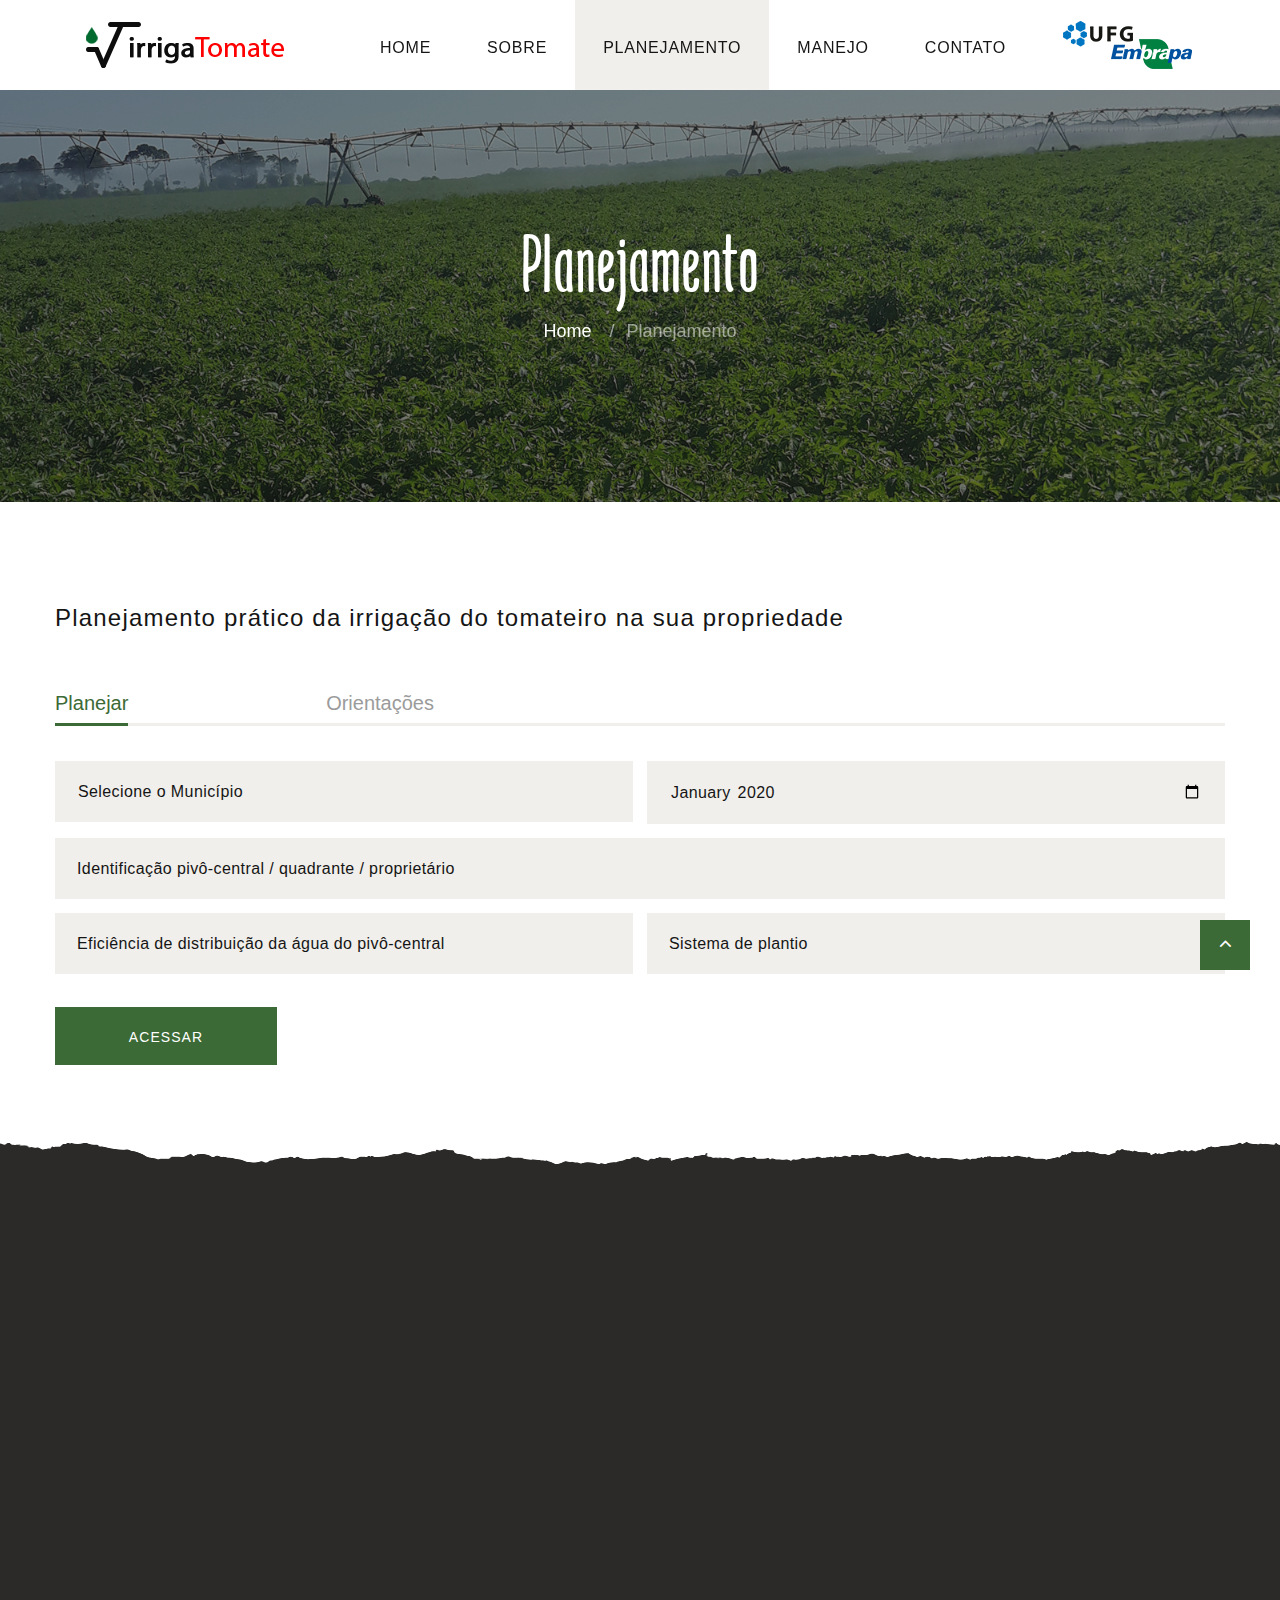
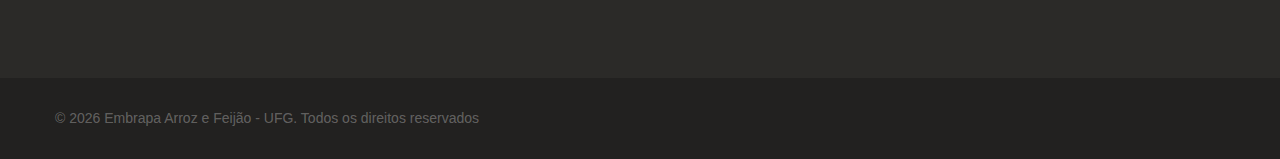
==== planejamento.html @ f3e82604 "first push" ====
<!DOCTYPE html>
<html class="wide wow-animation" lang="en">
  <head>
    <title>irrigaTomate</title>
    <meta http-equiv="cache-control" content="max-age=0" />
    <meta http-equiv="cache-control" content="no-cache" />
    <meta http-equiv="expires" content="0" />
    <meta http-equiv="expires" content="Tue, 01 Jan 1980 1:00:00 GMT" />
    <meta http-equiv="pragma" content="no-cache" />
    <meta name="format-detection" content="telephone=no">
    <meta name="viewport" content="width=device-width, height=device-height, initial-scale=1.0, maximum-scale=1.0, user-scalable=0">
    <meta http-equiv="X-UA-Compatible" content="IE=edge">
    <meta charset="utf-8">
    <!--<link rel="icon" href="images/favicon.ico" type="image/x-icon">-->
    <!-- Stylesheets-->
    <link rel="stylesheet" href="css/bootstrap.css">
    <link rel="stylesheet" href="css/fonts.css">
    <link rel="stylesheet" href="css/style.css">
    <!--[if lt IE 10]>
    <div style="background: #212121; padding: 10px 0; box-shadow: 3px 3px 5px 0 rgba(0,0,0,.3); clear: both; text-align:center; position: relative; z-index:1;"><a href="http://windows.microsoft.com/en-US/internet-explorer/"><img src="images/ie8-panel/warning_bar_0000_us.jpg" border="0" height="42" width="820" alt="You are using an outdated browser. For a faster, safer browsing experience, upgrade for free today."></a></div>
    <script src="js/html5shiv.min.js"></script>
    <![endif]-->
    <script language="javascript" src="login.js" ></script>
    <script type="text/javascript" src="getDadosUserLogin.js"></script>
    <script language="javascript">

      var mesInicial = 2;
      var mesFinal = 12;

        function textoPlantioDireto() {

          document.getElementById("tipoPlantio").style.display = "inline";
          document.getElementById("tipoPlantio").style.color = "black";
          document.getElementById("tipoPlantio").style.backgroundColor = "#dff0d8";
          document.getElementById("tipoPlantio").style.borderColor = "#d6e9c6";
          msg = "<br><br>Com palha na superf&iacute;cie do solo. Sistema de preparo reduzido ou cultivo m&iacute;nimo do solo.<br>";
          document.getElementById("tipoPlantio").innerHTML = msg;
          setTimeout( function() { document.getElementById("tipoPlantio").style.display="none" } , 5000 );

        }

        function textoPlantioConvencional() {

          document.getElementById("tipoPlantio").style.display = "inline";
          document.getElementById("tipoPlantio").style.color = "black";
          document.getElementById("tipoPlantio").style.backgroundColor = "#dff0d8";
          document.getElementById("tipoPlantio").style.borderColor = "#d6e9c6";
          msg = "<br><br>Sem palha na superf&iacute;cie do solo<br>";
          document.getElementById("tipoPlantio").innerHTML = msg;
          setTimeout( function() { document.getElementById("tipoPlantio").style.display="none" } , 5000 );

        }

      function msgPlantio() {

          msg = "<p style='color:black; text-align:justify' ><span style='color:green'>Plantio Direto:</span> com palha na superf&iacute;cie do solo. Sistema de preparo reduzido ou cultivo m&iacute;nimo do solo.<br><span style='color:green'><br>Plantio Convencional:</span> sem palha na superf&iacute;cie do solo </p>";
          Swal.fire({  position: 'top-end', html:  msg});
      }

      function msgDataPlantio() {


          msg = "<p style='color:black; text-align:justify' >O per&iacute;odo de transplantio de tomate em Goi&aacute;s &eacute; de 01/Fevereiro a 15/Julho, devido &agrave; sensibilidade das plantas ao molhamento foliar e &agrave; alta umidade relativa do ar.</p>";
          Swal.fire({  position: 'top-end', html:  msg});
      }

      function msgPercentimetro() {

          msg = "<p style='color:black; text-align:justify' >Digite a l&acirc;mina m&iacute;nima (2 a 7 mm) de irriga&ccedil;&atilde;o aplicada pelo piv&ocirc; central. <br>L&acirc;mina para quando o piv&ocirc; opera na m&aacute;xima velocidade (rel&ecirc; percentual a 100%).</p>";
          Swal.fire({  position: 'top-end', html:  msg});
/*
          msg = "<p style='color:black; background-color:#dff0d8; border-color:#d6e9c6; text-align:justify' >Digite a l&acirc;mina m&iacute;nima (2 a 7 mm) de irriga&ccedil;&atilde;o aplicada pelo piv&ocirc; central. <br>L&acirc;mina para quando o piv&ocirc; opera na m&aacute;xima velocidade (rel&ecirc; percentual a 100%).</p>";
          document.getElementById("msgPercentimetro").style.display = "inline";
          pixel0 = document.getElementById("conteudoPrincipal2").style.height;
          pixels =  parseInt(document.getElementById("conteudoPrincipal2").style.height) + 100;
          pixels2 = pixels+"px";
          document.getElementById("conteudoPrincipal2").style.height =  pixels2;
          document.getElementById("msgPercentimetro").innerHTML = msg;
          setTimeout( function() { document.getElementById("msgPercentimetro").style.display="none"; document.getElementById("conteudoPrincipal2").style.height = pixel0;  } , 5000 );
*/
      }
      function textoEficiencia() {

         texto = "<b style=\"color:green; text-align: justify;\">Efici&ecirc;ncia de aplica&ccedil;&atilde;o de &aacute;gua (EA) do sistema de irriga&ccedil;&atilde;o Piv&ocirc; Central</b><br>";
         texto = texto + "<p style=\"text-align: justify;\" >Normalmente, esse valor &eacute; 80 ou 85%, e pode ser verificado em campo com o teste de uniformidade de aplica&ccedil;&atilde;o de &aacute;gua (CUC e CUD), seguindo as recomenda&ccedil;&otilde;es t&eacute;cnicas (ABNT). </p>";
         texto = texto + "<p style=\"text-align: justify;\" >EA = CUC x 0,95    ...........................(1)<br>";
         texto = texto + "Ou <br>";
         texto = texto + "EA = CUD  ......................................(2)</p>";
         texto = texto + "<p style=\"text-align: justify;\" >em que: <br><br>";
         texto = texto + "CUC = coeficiente de uniformidade de Christiansen; <br><br>";
         texto = texto + "0,95 = Fator de perda combinada de &aacute;gua por evapora&ccedil;&atilde;o e arrastamento pelo vento (em condi&ccedil;&otilde;es de ETo = 5 mm/dia e vento de 2,0 m/s)<br><br>";
         texto = texto + "CUD = Coeficiente de Distribui&ccedil;&atilde;o de &aacute;gua </p>";

         texto = texto + "<p style=\"text-align: justify;\" ><span style=\"color:green\" >ATEN&Ccedil;&Atilde;O:</span> A uniformidade de aplica&ccedil;&atilde;o de &aacute;gua &eacute; influenciada por v&aacute;rios fatores, tais como: varia&ccedil;&otilde;es na vaz&atilde;o dos aspersores ao longo da tubula&ccedil;&atilde;o a&eacute;rea; varia&ccedil;&otilde;es nas condi&ccedil;&otilde;es do vento; varia&ccedil;&otilde;es na velocidade de rota&ccedil;&atilde;o e varia&ccedil;&otilde;es nos bocais dos aspersores (Tamanho de gota, altura de aplica&ccedil;&atilde;o, di&acirc;metro molhado, e inclina&ccedil;&atilde;o).";
         texto = texto + "<br><br>Mantenha os bocais na sequ&ecirc;ncia de projeto e os bocais e os reguladores de press&atilde;o sem entupimento; abra regularmente o tamp&atilde;o da extremidade final do piv&ocirc; para limpeza de arraste da tubula&ccedil;&atilde;o; n&atilde;o permita que a v&aacute;lvula de suc&ccedil;&atilde;o fique enterrada no barro; Opere o piv&ocirc; sempre na press&atilde;o correta.</p>";

          Swal.fire({  position: 'top-end', html:  texto });
      }
      $(function() {
         // Ver em 
         // https://api.jqueryui.com/datepicker/
         // para mais informacoes 
         //      
   
        var d = new Date();
        var mes = d.getMonth() + 1;
        var dia = d.getDate() ;
        if( mes > mesFinal || ( mes == mesFinal && dia >=2) )
           var year = d.getYear() + 1900 + 1;
        else
           var year = d.getYear() + 1900;

        $("#calendario").datepicker({
           //dateFormat: 'dd/mm/yy',
           dateFormat: 'dd/mm',
           dayNames: ['Domingo','Segunda','Terca','Quarta','Quinta','Sexta','Sabado','Domingo'],
           dayNamesMin: ['D','S','T','Q','Q','S','S','D'],
           dayNamesShort: ['Dom','Seg','Ter','Qua','Qui','Sex','S&aacute;b','Dom'],
           monthNames: ['Janeiro','Fevereiro','Mar&ccedil;o','Abril','Maio','Junho','Julho','Agosto','Setembro','Outubro','Novembro','Dezembro'],
           monthNamesShort: ['Jan','Fev','Mar','Abr','Mai','Jun','Jul','Ago','Set','Out','Nov','Dez'],
           minDate: new Date(year, mesInicial - 1, 01),
           maxDate: new Date(year, mesFinal - 1, 01),
           defaultDate: new Date(year, mesInicial - 1, 01),
           altFormat: "dd/mm/yy",
           duration: "fast", // fast, normal, slow
           beforeShow: function(){    
                $(".ui-datepicker").css('font-size', 12) 
           }

        });
      });
      function valida() {

           numero = (typeof document.getElementById("norma").value === "undefined")? "": document.getElementById("norma").value;
           numero = numero.trim();

           if( numero.length == 0) {

                alert('O valor da l\u00E2mina aplicada a 100% do percent\u00EDmetro \nn\u00E3o deve ser nulo. Insira um valor entre 2.0 e 7.0');
                return 0;
           }

           var n = numero.search(/[a-zA-Z]/i);
           if( n >= 0 )
              {
                alert('O valor da l\u00E2mina aplicada a 100% do percentt\u00EDmetro n\u00E3o deve ter letras.');
                return 0;
              } 
           else
              {
                 n = numero.search(/,/);
                 if(numero.charAt(n) == ',' ) {

                    numero = numero.replace(/[,]/ig, ".");
                    document.getElementById("norma").value = numero;
                
                 }
                 if( parseFloat(numero) < 2.00 || parseFloat(numero) > 7.00) {
                   alert(' Escolha um valor entre 2.0 e 7.0');
                   return 0
                 }
                 else
                   return 1;
              }
      }
      function inicializa() {

           //
           // Limitar o calendario para 01-04 a 20-06 do corrente ano
           //
           getCidades(9);

           var today = new Date();
           var ano = today.getFullYear();
           //document.getElementById("data1").setAttribute("max", ano + "-06-20");
           //document.getElementById("data1").setAttribute("min", ano + "-04-01");


           if (sessionStorage.getItem('placeZZ') !== null )
             document.getElementById("norma").placeholder = "";

           if (sessionStorage.getItem('identificacaoZZ') !== null ) {
             document.getElementById("ident").value = sessionStorage.getItem("identificacaoZZ");
           }

           if (sessionStorage.getItem('dataSemeaduraZZ') !== null )
             document.getElementById("calendario").value = sessionStorage.getItem("dataSemeaduraZZ");

           if (sessionStorage.getItem('laminaAplicadaZZ') !== null )
             document.getElementById("norma").value = sessionStorage.getItem("laminaAplicadaZZ");

                                                                      //sessionStorage.setItem("cicloVegetativo", cicloVegetativo);

           if (sessionStorage.getItem('eficienciaZZ') !== null ) {

              opcao = sessionStorage.getItem("eficienciaZZ");
              if ( opcao == 1)
                document.getElementById("efic1").checked = true;
              else
                   if ( opcao == 2)
                      document.getElementById("efic2").checked = true;
                   else {

                      document.getElementById("efic2").checked = false;
                      document.getElementById("efic1").checked = false;
                   }
           } // fim de  if (sessionStorage.getItem('eficienciaZZ') !== null ) {

           if (sessionStorage.getItem('sistemaPlantioZZ') !== null ) {

              opcao = sessionStorage.getItem("sistemaPlantioZZ");
              if ( opcao == 1)
                document.getElementById("plantio1").checked = true;
              else
                   if ( opcao == 2)
                      document.getElementById("plantio2").checked = true;
                   else {

                      document.getElementById("plantio1").checked = false;
                      document.getElementById("plantio2").checked = false;
                   }
           } // fim de  if (sessionStorage.getItem('sistemaPlantioZZ') !== null ) {


           if (sessionStorage.getItem('cidadeZZ') !== null ) {
                 setTimeout( function() { document.getElementById("cidade").selectedIndex = sessionStorage.getItem('cidadeZZ'); } , 800 ); 


           }

      } // fim de function inicializa() {

      function verificaData() {

          //dataInicial = document.getElementById("data1").value;
          dataInicial = document.getElementById('calendario').value
          dataInicial = dataInicial.trim();
          var dia= parseInt(dataInicial.substring(0,2) );
          var mes = parseInt(dataInicial.substring(3,5) );

          if ( mes < mesInicial || mes > mesFinal)
           alert('Escolha um m\u00EAs entre fevereiro e julho.\nOs dias podem variar de 01/02 a 01/07.');
          else
            if (mes == mesFinal && dia > 1) 
             alert('Para o m\u00EAs de julho, dia 01 \u00E9 o \u00FAltimo dia recomendado.');
            else
             document.getElementById('calendario').style.paddingLeft = "75px";

      }
      function municipios() {

         var id = document.getElementById("estado").selectedIndex;
         var opcao = parseInt(document.getElementById("estado").options[id].value);
 
           if( opcao == 2) // goias
             {
                 getCidades(9);

             }
           else
             if(  opcao == 3) // Mato Grosso 
               {

                 getCidades(11);
               }
             else
                 if(  opcao == 5) // Minas Gerais
                   {
                      getCidades(13);

                   }
                 else
                   if(  opcao == 6) // Sao Paulo
                     {
                        getCidades(25);

                     }
         
        
      }

      function verifica()
        {

          //var id = document.getElementById("estado").selectedIndex;
          //var opcao = document.getElementById("estado").options[id].value;
          var cidade, estado;
          var flag = 1;
          var opcao = 1;
          var identfier;

          if ( parseInt(opcao) == 0 )
            {
                alert("Escolha o estado.");
                flag = 0;
            }
          else {

                //estado = id;
                id = document.getElementById("cidade").selectedIndex;
                opcao = document.getElementById("cidade").options[id].value;
                cidade = id;
                idCidade = parseInt(opcao);
                if( parseInt(opcao) == 0 ) {

                   alert("Escolha o munic\u00EDpio.");
                   flag = 0;

                }
                else {

                  if( document.getElementById("calendario") === undefined  || document.getElementById("calendario") === null ) {

                     alert("Escolha uma data inicial.");
                     flag = 0;
                  }
                  else
                    if( document.getElementById("calendario").value == "" ) {

                     alert("Escolha a data de transplantio.");
                     flag = 0;
                    }
                    else {

                              if( document.getElementById("efic1").checked === true  ) {
                                opcao = 1;
                              }
                              else 
                                if (document.getElementById("efic2").checked === true) {
                                      opcao = 2;
                                }
                                else 
                                      opcao = 0;
                              
                                 
                              eficiencia = parseInt(opcao);
                              if(parseInt(opcao) == 0) {

                                   alert("Escolha um valor para efici\u00EAncia.");
                                   flag = 0;
                              }
                              else {

                                 if( !valida() )  {

                                   flag = 0;

                                 }
                                 else {

                                       dataInicial = document.getElementById("calendario").value;
                                       dataInicial = dataInicial.trim();
                                       dia1 = parseInt(dataInicial.substring(0,2) );
                                       mes1 = parseInt(dataInicial.substring(3,5) );

                                       if ( mes1 < mesInicial || mes1 > mesFinal) {
                                       
                                         alert('Escolha um m\u00EAs entre fevereiro e junho.\nOs dias podem variar de 01/02 a 01/07.');
                                         flag = 0;
                                       }
                                       else
                                         if (mes1 == mesFinal && dia1 > 1) {
             
                                           alert('Para o m\u00EAs de julho, dia 01 e o \u00FAltimo dia permitido');
                                           flag = 0;

                                         }
                                         else {
                       
                                                 identifier = document.getElementById("ident").value;
                                                 identifier = identifier.trim();
                                                 if( identifier == "" ) {

                                                     alert('O campo relativo \u00E0 identifica\u00E7\u00E3o  piv\u00F4-central/ quadrante / propriet\u00E1rio \nn\u00E3o pode ser vazio.');
                                                     flag = 0;
                                                 }
                                                 else {                          

                                                          if( document.getElementById("plantio1").checked === true  ) {
                                                                 opcaoP = 1;
                                                          }
                                                          else
                                                            if (document.getElementById("plantio2").checked === true) {
                                                                opcaoP = 2;
                                                            }
                                                            else
                                                               opcaoP = 0;


                                                         sistemaPlantio = parseInt(opcaoP);
                                                         if(parseInt(opcaoP) == 0) {

                                                               alert("Escolha uma op\u00E7\u00E3o para Sistema de Plantio.");
                                                               flag = 0;
                                                         } 
                                                         else {


                                                                      sessionStorage.setItem("placeZZ", 1);
                                                                      sessionStorage.setItem("cidadeZZ", cidade);
                                                                      sessionStorage.setItem("identificacaoZZ", document.getElementById("ident").value);
                                                                      sessionStorage.setItem("dataSemeaduraZZ", document.getElementById("calendario").value);
                                                                      sessionStorage.setItem("eficienciaZZ", opcao);
                                                                      sessionStorage.setItem("laminaAplicadaZZ", document.getElementById("norma").value);
                                                                      sessionStorage.setItem("sistemaPlantioZZ", sistemaPlantio);
                                                 
                                                                      window.document.form1.enctype = "multipart/form-data";
                                                                      window.document.form1.method = "post";
                                                                      window.document.form1.action = "calculaLamina2.php";
                                                                      window.document.form1.submit();

                                                                 
                                                         }
                                                 

                                                 }

                                        }

                                 }

                              }
                       }
                }
          }

         //return flag;

        }


   </script>
    <script language="javascript">

      function verificalogin(user, senha) {
 
 
             if(  user !== null)
                  user = user.trim();
             else {
                alert("Digite o nome do usu\u00E1rio!");
                return;
             }
             if(  senha !== null)
                  senha = senha.trim();
             else {
                      alert("Digite a senha!");
                      return;
             }
 
             if(user.length == 0 ) {
 
                     alert("Digite o nome do usu\u00E1rio!");
                     return;
 
             }
             if(senha.length == 0 ) {
 
                     alert("Digite a senha!");
                     return;
             }else {
 
                GetXmlHttpObject( user, senha);
             }
      }
    </script>
  </head>
  <body>
    <div class="preloader">
      <div class="preloader-body">
        <div class="cssload-container"><span></span><span></span><span></span><span></span>
        </div>
      </div>
    </div>
    <div class="page">
      <!-- Page Header-->
      <header class="section page-header">
        <!-- RD Navbar-->
        <div class="rd-navbar-wrap rd-navbar-modern-wrap">
          <nav class="rd-navbar rd-navbar-modern" data-layout="rd-navbar-fixed" data-sm-layout="rd-navbar-fixed" data-md-layout="rd-navbar-fixed" data-md-device-layout="rd-navbar-fixed" data-lg-layout="rd-navbar-static" data-lg-device-layout="rd-navbar-fixed" data-xl-layout="rd-navbar-static" data-xl-device-layout="rd-navbar-static" data-xxl-layout="rd-navbar-static" data-xxl-device-layout="rd-navbar-static" data-lg-stick-up-offset="46px" data-xl-stick-up-offset="46px" data-xxl-stick-up-offset="70px" data-lg-stick-up="true" data-xl-stick-up="true" data-xxl-stick-up="true">
            <div class="rd-navbar-main-outer">
              <div class="rd-navbar-main">
                <!-- RD Navbar Panel-->
                <div class="rd-navbar-panel">
                  <!-- RD Navbar Toggle-->
                  <button class="rd-navbar-toggle" data-rd-navbar-toggle=".rd-navbar-nav-wrap"><span></span></button>
                  <!-- RD Navbar Brand-->
                  <div class="rd-navbar-brand"><a class="brand" href="index.html"><img src="images/logo-default-196x47.png" alt="" width="196" height="47"/></a></div>
                </div>
                <div class="rd-navbar-main-element">
                  <div class="rd-navbar-nav-wrap">
                    <ul class="rd-navbar-nav">
                      <li class="rd-nav-item"><a class="rd-nav-link" href="index.html">Home</a>
                      </li>
                      <li class="rd-nav-item"><a class="rd-nav-link" href="sobre.html">Sobre</a>
                      </li>
                      <li class="rd-nav-item active"><a class="rd-nav-link" href="planejamento.html">Planejamento</a>
                      </li>
                      <li class="rd-nav-item"><a class="rd-nav-link" href="manejo.html">Manejo</a>
                      </li>
                      <li class="rd-nav-item"><a class="rd-nav-link" href="contato.html">Contato</a>
                      </li>
                    </ul>
                  </div>
                  <div class="rd-navbar-brand">
                    <a class="brand embrapa" href="http://www.agro.ufg.br"><img src="images/ufg-embrapa.png" alt="" /></a>
                    
                  </div>
                </div>
              </div>
            </div>
          </nav>
        </div>
      </header>

      <!-- Breadcrumbs -->
      <section class="breadcrumbs-custom-inset">
        <div class="breadcrumbs-custom context-dark bg-overlay-39">
          <div class="container">
            <h2 class="breadcrumbs-custom-title">Planejamento</h2>
            <ul class="breadcrumbs-custom-path">
              <li><a href="index.html">Home</a></li>
              <li class="active">Planejamento</li>
            </ul>
          </div>
          <div class="box-position" style="background-image: url(images/bg-sobre.jpg);"></div>
        </div>
      </section>

      <section class="section section-md section-last bg-default text-md-left">
        <div class="container">
          <div class="row row-50">
            <div class="col-lg-12">
              <h4 class="text-spacing-50">Planejamento prático da irrigação do tomateiro na sua propriedade</h4>
              
              <div class="tabs-custom tabs-horizontal tabs-line" id="tabs-4">
                <ul class="nav nav-tabs">
                  <li class="nav-item" role="presentation"><a class="nav-link active" href="#tabs-4-1" data-toggle="tab">Planejar</a></li>
                  <li class="nav-item" role="presentation"><a class="nav-link" href="#tabs-4-2" data-toggle="tab">Orientações</a></li>
                  <li class="nav-item" role="presentation"><a class="nav-link" href="#tabs-4-3" data-toggle="tab"></a></li>
                  <li class="nav-item" role="presentation"><a class="nav-link" href="#tabs-4-4" data-toggle="tab"></a></li>
                  <li class="nav-item" role="presentation"><a class="nav-link" href="#tabs-4-5" data-toggle="tab"></a></li>
                  <li class="nav-item" role="presentation"><a class="nav-link" href="#tabs-4-6" data-toggle="tab"></a></li>
                </ul>

                <div class="tab-content">
                  <div class="tab-pane fade show active" id="tabs-4-1">
                    <form name="form1" class="rd-form rd-mailform" method="post" action>
                      <div class="row row-14 gutters-14">
                        <div class="col-sm-6">
                          <div class="form-wrap">
                            <select class="form-input" name="cidade" id="cidade" data-constraints="@Required">
                              <option value="0">Selecione o Município</option>
                              <option value="1">Abadia</option>
                              <option value="3">Abadiânia</option>
                              <option value="28">Acreúna</option>
                              <option value="31">Adelândia</option>
                              <option value="57">Água Fria de Goiás</option>
                              <option value="58">Água Limpa</option>
                              <option value="72">Águas Lindas de Goiás</option>
                              <option value="109">Alexânia</option>
                              <option value="125">Aloândia</option>
                              <option value="152">Alto Horizonte</option>
                              <option value="157">Alto Paraíso de Goiás</option>
                              <option value="180">Alvorada do Norte</option>
                              <option value="189">Amaralina</option>
                              <option value="197">Americano do Brasil</option>
                              <option value="202">Amorinópolis</option>
                              <option value="217">Anápolis</option>
                              <option value="243">Anhanguera</option>
                              <option value="246">Anicuns</option>
                              <option value="269">Aparecida de Goiânia</option>
                              <option value="270">Aparecida do Rio Doce</option>
                              <option value="281">Aporé</option>
                              <option value="304">Araçu</option>
                              <option value="306">Aragarças</option>
                              <option value="307">Aragoiânia</option>
                              <option value="316">Araguapaz</option>
                              <option value="373">Arenópolis</option>
                              <option value="398">Aruanã</option>
                              <option value="426">Aurilândia</option>
                              <option value="437">Avelinópolis</option>
                              <option value="459">Baliza</option>
                              <option value="566">Bela Vista de Goiás</option>
                              <option value="665">Bom Jardim de Goiás</option>
                              <option value="676">Bom Jesus de Goiás</option>
                              <option value="703">Bonfinópolis</option>
                              <option value="712">Bonópolis</option>
                              <option value="754">Brazabrantes</option>
                              <option value="774">Britânia</option>
                              <option value="794">Buriti Alegre</option>
                              <option value="796">Buriti de Goiás</option>
                              <option value="801">Buritin&amp;Aocute;polis</option>
                              <option value="816">Cabeceiras</option>
                              <option value="833">Cachoeira Alta</option>
                              <option value="835">Cachoeira de Goiás</option>
                              <option value="842">Cachoeira Dourada</option>
                              <option value="858">Caçu</option>
                              <option value="873">Caiapônia</option>
                              <option value="900">Caldas Novas</option>
                              <option value="901">Caldazinha</option>
                              <option value="933">Campestre de Goiás</option>
                              <option value="942">Campinaçu</option>
                              <option value="947">Campinorte</option>
                              <option value="950">Campo Alegre de Goiás</option>
                              <option value="16446">Campo Limpo de Goiás</option>
                              <option value="980">Campos Belos</option>
                              <option value="990">Campos Verdes</option>
                              <option value="1125">Carmo do Rio Verde</option>
                              <option value="1164">Castelândia</option>
                              <option value="1171">Catalão</option>
                              <option value="1187">Caturaí</option>
                              <option value="1192">Cavalcante</option>
                              <option value="1215">Ceres</option>
                              <option value="1227">Cezarina</option>
                              <option value="1239">Chapadão do Ceu</option>
                              <option value="1262">Cidade Ocidental</option>
                              <option value="1281">Cocalzinho de Goiás</option>
                              <option value="1295">Colinas do Sul</option>
                              <option value="1402">Corrego do Ouro</option>
                              <option value="1411">Corumba de Goiás</option>
                              <option value="1412">Corumbaíba</option>
                              <option value="1446">Cristalina</option>
                              <option value="1448">Cristianópolis</option>
                              <option value="1453">Crixás</option>
                              <option value="1456">Cromínia</option>
                              <option value="1482">Cumari</option>
                              <option value="1511">Damianópolis</option>
                              <option value="1513">Damolândia</option>
                              <option value="1518">Davinópolis</option>
                              <option value="1548">Diorama</option>
                              <option value="1559">Divinópolis de Goiás</option>
                              <option value="1612">Doverlândia</option>
                              <option value="1624">Edealina</option>
                              <option value="1625">Edéia</option>
                              <option value="1704">Estrela do Norte</option>
                              <option value="1720">Faina</option>
                              <option value="1736">Fazenda Nova</option>
                              <option value="1771">Firminópolis</option>
                              <option value="1781">Flores de Goiás</option>
                              <option value="1799">Formosa</option>
                              <option value="1804">Formoso</option>
                              <option value="16448">Gameleira de Goiás</option>
                              <option value="1900">Goianápolis</option>
                              <option value="16443">Goianápolis</option>
                              <option value="1901">Goiandira</option>
                              <option value="1902">Goianésia</option>
                              <option value="1904">Goiânia</option>
                              <option value="1906">Goianira</option>
                              <option value="1908">Goiás</option>
                              <option value="1910">Goiatuba</option>
                              <option value="1918">Gouvelândia</option>
                              <option value="1972">Guapó</option>
                              <option value="1985">Guaraíta</option>
                              <option value="1992">Guarani de Goiás</option>
                              <option value="2009">Guarinos</option>
                              <option value="2029">Heitoraí</option>
                              <option value="2037">Hidrolândia</option>
                              <option value="2038">Hidrolina</option>
                              <option value="2050">Iaciara</option>
                              <option value="2159">Inaciolândia</option>
                              <option value="2172">Indiara</option>
                              <option value="2185">Inhumas</option>
                              <option value="2191">Ipameri</option>
                              <option value="16447">Ipiranga de Goiás</option>
                              <option value="2213">Iporá</option>
                              <option value="2250">Israelândia</option>
                              <option value="2259">Itaberaí</option>
                              <option value="2280">Itaguari</option>
                              <option value="2281">Itaguaru</option>
                              <option value="2293">Itajá</option>
                              <option value="2322">Itapaci</option>
                              <option value="2346">Itapirapuã</option>
                              <option value="2364">Itapuranga</option>
                              <option value="2375">Itaruma</option>
                              <option value="2388">Itauçu</option>
                              <option value="2407">Itumbiara</option>
                              <option value="2422">Ivolândia</option>
                              <option value="2474">Jandaia</option>
                              <option value="2496">Jaraguá</option>
                              <option value="2513">Jataí</option>
                              <option value="2523">Jaupaci</option>
                              <option value="2541">Jesupólis</option>
                              <option value="2579">Joviânia</option>
                              <option value="2623">Jussara</option>
                              <option value="2726">Leopoldo de Bulhões</option>
                              <option value="2782">Luziânia</option>
                              <option value="2823">Mairipotaba</option>
                              <option value="2836">Mambaí</option>
                              <option value="2867">Mararosa</option>
                              <option value="2941">Marzagão</option>
                              <option value="2977">Matrinchã</option>
                              <option value="2985">Maurilândia</option>
                              <option value="3020">Mimoso de Goiás</option>
                              <option value="3022">Minaçu</option>
                              <option value="3027">Mineiros</option>
                              <option value="3066">Moiporá</option>
                              <option value="3087">Monte Alegre de Goiás</option>
                              <option value="3119">Montes Claros de Goiás</option>
                              <option value="3121">Montividiu</option>
                              <option value="3122">Montividiu do Norte</option>
                              <option value="3132">Morrinhos</option>
                              <option value="3135">Morro Agudo de Goiás</option>
                              <option value="3148">Mossâmedes</option>
                              <option value="3152">Mozarlândia</option>
                              <option value="3181">Mutunópolis</option>
                              <option value="3205">Nazário</option>
                              <option value="3208">Nerópolis</option>
                              <option value="3219">Niquelândia</option>
                              <option value="3240">Nova América</option>
                              <option value="3245">Nova Aurora</option>
                              <option value="3260">Nova Crixás</option>
                              <option value="3272">Nova Glória</option>
                              <option value="3279">Nova Iguaçu de Goiás</option>
                              <option value="3316">Nova Roma</option>
                              <option value="3335">Nova Veneza</option>
                              <option value="3344">Novo Brasil</option>
                              <option value="3347">Novo Gama</option>
                              <option value="3363">Novo Planalto</option>
                              <option value="3407">Orizona</option>
                              <option value="3435">Ouro Verde de Goiás</option>
                              <option value="3440">Ouvidor</option>
                              <option value="3449">Padre Bernardo</option>
                              <option value="3465">Palestina de Goiás</option>
                              <option value="3488">Palmeiras de Goiás</option>
                              <option value="3492">Palmelo</option>
                              <option value="3493">Palminópolis</option>
                              <option value="3500">Panamá</option>
                              <option value="3536">Paranaiguara</option>
                              <option value="3552">Paraúna</option>
                              <option value="3695">Perolândia</option>
                              <option value="3702">Petrolina de Goiás</option>
                              <option value="3722">Pilar de Goiás</option>
                              <option value="3763">Piracanjuba</option>
                              <option value="3779">Piranhas</option>
                              <option value="3793">Pirenópolis</option>
                              <option value="3794">Pires do Rio</option>
                              <option value="3810">Planaltina</option>
                              <option value="3851">Pontalina</option>
                              <option value="3871">Porangatu</option>
                              <option value="3876">Porteirão</option>
                              <option value="3880">Portelândia</option>
                              <option value="3918">Posse</option>
                              <option value="3978">Professor Jamil</option>
                              <option value="4018">Quirinópolis</option>
                              <option value="4089">Rialma</option>
                              <option value="4090">Rianápolis</option>
                              <option value="4172">Rio Quente</option>
                              <option value="4177">Rio Verde</option>
                              <option value="4220">Rubiataba</option>
                              <option value="4271">Sanclerlândia</option>
                              <option value="4282">Santa Bárbara de Goiás</option>
                              <option value="4305">Santa Cruz de Goiás</option>
                              <option value="4319">Santa Fé de Goiás</option>
                              <option value="4331">Santa Helena de Goiás</option>
                              <option value="4337">Santa Isabel</option>
                              <option value="4387">Santa Rita do Araguaia</option>
                              <option value="4389">Santa Rita do Novo Destino</option>
                              <option value="4397">Santa Rosa de Goiás</option>
                              <option value="4409">Santa Tereza de Goiás</option>
                              <option value="4415">Santa Terezinha de Goiás</option>
                              <option value="4465">Santo Antônio da Barra</option>
                              <option value="4469">Santo Antônio de Goiás</option>
                              <option value="4478">Santo Antônio do Descoberto</option>
                              <option value="4565">Sao Francisco de Goiás</option>
                              <option value="4615">Sao Joao da Paraúna</option>
                              <option value="4730">Sao Luis de Montes Belos</option>
                              <option value="4736">Sao Luiz do Norte</option>
                              <option value="4757">Sao Miguel do Araguaia</option>
                              <option value="4763">Sao Miguel do Passa Quatro</option>
                              <option value="4769">Sao Patrício</option>
                              <option value="4824">Sao Simão</option>
                              <option value="4879">Senador Canedo</option>
                              <option value="4930">Serranópolis</option>
                              <option value="4960">Silvânia</option>
                              <option value="4971">Simolândia</option>
                              <option value="4979">Sítio d'Abadia</option>
                              <option value="5079">Taquaral de Goiás</option>
                              <option value="5122">Teresina de Goiás</option>
                              <option value="5125">Terezópolis de Goiás</option>
                              <option value="5202">Três Ranchos</option>
                              <option value="5207">Trindade</option>
                              <option value="5215">Trombas</option>
                              <option value="5249">Turvânia</option>
                              <option value="5250">Turvelândia</option>
                              <option value="5274">Uirapuru</option>
                              <option value="5303">Uruaçu</option>
                              <option value="5304">Uruana</option>
                              <option value="5321">Urutaí</option>
                              <option value="5337">Valparaiso de Goiás</option>
                              <option value="5351">Varjão</option>
                              <option value="5397">Vianópolis</option>
                              <option value="5401">Vicentinópolis</option>
                              <option value="5413">Vila Boa</option>
                            </select>
                          </div>
                        </div>
                        <div class="col-sm-6">
                          <div class="form-wrap">
                            <input class="form-input" id="dtplantio" type="month" value="2020-01" name="dtplantio" data-constraints="@Required">
                            <label class="form-label" for="dtplantio">Data de plantio</label>
                          </div>
                        </div>
                        <div class="col-sm-12">
                          <div class="form-wrap">
                            <input class="form-input" id="idpivo" type="text" name="idpivo" data-constraints="@Required">
                            <label class="form-label" for="idpivo">Identificação pivô-central / quadrante / proprietário</label>
                          </div>
                        </div>
                        <div class="col-sm-6">
                          <div class="form-wrap">
                            <input class="form-input" id="eficiencia" type="text" name="eficiencia" data-constraints="@Required">
                            <label class="form-label" for="eficiencia">Eficiência de distribuição da água do pivô-central</label>
                          </div>
                        </div>
                        <div class="col-sm-6">
                          <div class="form-wrap">
                            <input class="form-input" id="sisplantio" type="text" name="sisplantio" data-constraints="@Required">
                            <label class="form-label" for="sisplantio">Sistema de plantio</label>
                          </div>
                        </div>
                      </div>
                      <button class="button button-primary button-pipaluk" type="submit" onclick="verifica(document.form1.user_login.value, document.form1.senha_login.value)">Acessar</button>
                    </form>
                  </div>
                  <div class="tab-pane fade" id="tabs-4-2">
                    <p style="text-align: justify;">1.&nbsp;Na <strong>data de transplantio do tomate</strong>, o solo deve estar <strong>&uacute;mido</strong>, com bom teor de &aacute;gua ("caixa cheia"). Por ser cultivado em per&iacute;odo de escassez de chuvas, pode ser necess&aacute;rio fazer irriga&ccedil;&atilde;o pr&eacute;via para fornecer &aacute;gua ao solo. Em termos m&eacute;dios, os solos do Cerrado ret&ecirc;m 30 mm de &aacute;gua em uma profundidade de 0-30 cm. A Planilha gerada pelo&nbsp;IrrigaTomate&nbsp;foi desenvolvida para solos de textura m&eacute;dia a argilosa. Para solos arenosos, que exigem irriga&ccedil;&otilde;es mais frequentes, o usu&aacute;rio pode elaborar sua pr&oacute;pria planilha, pois s&atilde;o apresentadas as l&acirc;minas di&aacute;rias de irriga&ccedil;&atilde;o.</p>
                    <p style="text-align: justify;">2.&nbsp;Ocorrendo <strong>chuva</strong> entre a &uacute;ltima irriga&ccedil;&atilde;o e a pr&oacute;xima (duas irriga&ccedil;&otilde;es consecutivas), a quantidade da precipita&ccedil;&atilde;o pluvial, em mm, medida por pluvi&ocirc;metro instalado na &aacute;rea, deve ser <strong>subtra&iacute;da da l&acirc;mina de &aacute;gua da pr&oacute;xima irriga&ccedil;&atilde;o</strong>. Se essa precipita&ccedil;&atilde;o pluvial for maior que a l&acirc;mina da pr&oacute;xima irriga&ccedil;&atilde;o, considerar essa irriga&ccedil;&atilde;o j&aacute; atendida e n&atilde;o computar cr&eacute;ditos dos mm de &aacute;gua excedentes em irriga&ccedil;&otilde;es futuras.</p>
                    <p style="text-align: justify;">3.&nbsp;Caso a l&acirc;mina necess&aacute;ria de irriga&ccedil;&atilde;o, principalmente nos est&aacute;dios iniciais da cultura do tomate ou quando ocorrer chuvas, seja <strong>menor do que a l&acirc;mina aplicada pelo piv&ocirc;-central a 100% de velocidade</strong>, operar o piv&ocirc;-central a 100% de velocidade e n&atilde;o considerar os mm de &aacute;gua excedentes. Para atender a l&acirc;mina de &aacute;gua de irriga&ccedil;&atilde;o, regular o percent&iacute;metro do piv&ocirc;-central, baseando-se na l&acirc;mina de &aacute;gua de irriga&ccedil;&atilde;o aplicada pelo equipamento a 100%, pela rela&ccedil;&atilde;o: <strong>Regulagem do percent&iacute;metro (%) = (L&acirc;mina de irriga&ccedil;&atilde;o a 100% / L&acirc;mina de irriga&ccedil;&atilde;o necess&aacute;ria) x 100.</strong></p>
                    <p style="text-align: justify;">4.&nbsp;Na Planilha do manejo pr&aacute;tico da irriga&ccedil;&atilde;o gerado est&atilde;o "em verde" as datas, e as l&acirc;minas brutas de irriga&ccedil;&atilde;o e as regulagens do percent&iacute;metro do piv&ocirc;-central para a aplica&ccedil;&atilde;o da l&acirc;mina de &aacute;gua necess&aacute;ria, assim como o total de &aacute;gua aplicado no ciclo da cultura.</p>
                    <p style="text-align: justify;">5.&nbsp;A Planilha foi elaborada (o calend&aacute;rio foi elaborado) para o transplantio variando de 01 de fevereiro a 01 de julho, &eacute;poca mais apropriada para transplantio de tomate em Goi&aacute;s. Recomenda-se registrar o total de horas trabalhadas pelo sistema pelo registro inicial e final das leituras no hor&iacute;metro do piv&ocirc;-central.</p>
                  </div>
                </div>
              </div>
              
              
            </div>
          </div>
        </div>
      </section>

      <!-- Page Footer-->
      <footer class="section footer-variant-2 footer-modern context-dark section-top-image section-top-image-dark">
        <div class="footer-variant-2-content">
          <div class="container">
            <div class="row row-40 justify-content-between">
              <div class="col-sm-6 col-lg-4 col-xl-3">
                <div class="oh-desktop">
                  <div class="wow slideInRight" data-wow-delay="0s">
                    <div class="footer-brand"><a href="index.html"><img src="images/logo-inverse-196x42.png" alt="" width="196" height="42"/></a></div>
                    <p>irrigaTomate é uma ferramenta para auxiliar o produtor a realizar o manejo da irrigação na cultura do tomate.</p>
                    <ul class="footer-contacts d-inline-block d-md-block">
                      <li>
                        <div class="unit unit-spacing-xs">
                          <div class="unit-left"><span class="icon fa fa-phone"></span></div>
                          <div class="unit-body"><a class="link-phone" href="tel:#">+55 62 9999 30476</a></div>
                        </div>
                      </li>
                      <li>
                        <div class="unit unit-spacing-xs">
                          <div class="unit-left"><span class="icon fa fa-envelope-o"></span></div>
                          <div class="unit-body">
                            <p>josealvesufg@ufg.br</p>
                          </div>
                        </div>
                      </li>
                      <li>
                        <div class="unit unit-spacing-xs">
                          <div class="unit-left"><span class="icon fa fa-location-arrow"></span></div>
                          <div class="unit-body"><a class="link-location" href="#">Universidade Federal de Goiás - UFG </br> Escola de Agronomia, </br> Goiânia, Goiás</a></div>
                        </div>
                      </li>
                    </ul>
                  </div>
                </div>
              </div>
              <div class="col-sm-6 col-lg-4 col-xl-4">
                <div class="oh-desktop">
                  <div class="inset-top-18 wow slideInDown" data-wow-delay="0s">
                    <h5>Acesse o manejo</h5>
                    <p>Informe seu usuário e senha nos campos abaixo.</p>
                    <form class="rd-form rd-mailform" name="form2"  method="post" action>
                      <div class="form-wrap">
                        <input class="form-input" id="user_login" type="text" name="user_login" data-constraints="@Required">
                        <label class="form-label" for="user_login">Informe seu usuário</label>
                      </div>
                      <div class="form-wrap">
                        <input class="form-input" id="senha_login" type="password" name="senha_login" data-constraints="@Required">
                        <label class="form-label" for="senha_login">Digite sua senha</label>
                      </div>
                      <button class="button button-block button-white" type="button" onclick="verificalogin(document.form2.user_login.value, document.form2.senha_login.value)">Acessar</button>
                    </form>
                    <div class="group-lg group-middle">
                      <p class="text-white">Não possui conta? <a class="link-cadastro" href="cadastrar.html"> Cadastre-se</a></p>
                    </div>
                  </div>
                </div>
              </div>
              <div class="col-lg-3 col-xl-3">
                <div class="oh-desktop">
                  <div class="inset-top-18 wow slideInLeft" data-wow-delay="0s">
                    <h5>Apoio</h5>
                    <div class="row row-10 gutters-10" data-lightgallery="group">
                      <div class="col-6 col-sm-3 col-lg-6">
                        <!-- Thumbnail Classic-->
                        <article class="thumbnail thumbnail-mary">
                          <div class="thumbnail-mary-figure"><img src="images/gallery-image-1-129x120.jpg" alt="" width="129" height="120"/>
                          </div>
                          <div class="thumbnail-mary-caption"><a class="icon fl-bigmug-line-zoom60" href="images/gallery-original-7-800x1200.jpg" data-lightgallery="item"><img src="images/gallery-image-1-129x120.jpg" alt="" width="129" height="120"/></a>
                          </div>
                        </article>
                      </div>
                      <div class="col-6 col-sm-3 col-lg-6">
                        <!-- Thumbnail Classic-->
                        <article class="thumbnail thumbnail-mary">
                          <div class="thumbnail-mary-figure"><img src="images/gallery-image-2-129x120.jpg" alt="" width="129" height="120"/>
                          </div>
                          <div class="thumbnail-mary-caption"><a class="icon fl-bigmug-line-zoom60" href="images/gallery-original-8-1200x800.jpg" data-lightgallery="item"><img src="images/gallery-image-2-129x120.jpg" alt="" width="129" height="120"/></a>
                          </div>
                        </article>
                      </div>
                    </div>
                  </div>
                </div>
              </div>
            </div>
          </div>
        </div>
        <div class="footer-variant-2-bottom-panel">
          <div class="container">
            <!-- Rights-->
            <div class="group-sm group-sm-justify">
              <p class="rights"><span>&copy;&nbsp;</span><span class="copyright-year"></span> <span>Embrapa Arroz e Feijão - UFG</span>. Todos os direitos reservados
              </p>
            </div>
          </div>
        </div>
      </footer>
    </div>
    <!-- Global Mailform Output-->
    <div class="snackbars" id="form-output-global"></div>
    <!-- Javascript-->
    <script src="js/core.min.js"></script>
    <script src="js/script.js"></script>
    <!-- coded by Ragnar-->
  </body>
</html>
---- css/fonts.css ----
/*
*
* Fonts
*//*
*
* Mangaba
* --------------------------------------------------
*/@font-face {	font-family: "Mangaba";	src: url("../fonts/Mangaba.ttf");}/*
*
* Font Awesome Icons 4.7.0
* --------------------------------------------------
*/@font-face {	font-family: 'FontAwesome';	src: url("../fonts/fontawesome-webfont.eot?v=4.7.0");	src: url("../fonts/fontawesome-webfont.eot?#iefix&v=4.7.0") format("embedded-opentype"), url("../fonts/fontawesome-webfont.woff2?v=4.7.0") format("woff2"), url("../fonts/fontawesome-webfont.woff?v=4.7.0") format("woff"), url("../fonts/fontawesome-webfont.ttf?v=4.7.0") format("truetype"), url("../fonts/fontawesome-webfont.svg?v=4.7.0#fontawesomeregular") format("svg");	font-weight: normal;	font-style: normal;}.fa {	display: inline-block;	font-family: 'FontAwesome';	font-size: inherit;	text-rendering: auto;	-webkit-font-smoothing: antialiased;	-moz-osx-font-smoothing: grayscale;}[class*='fa-']:before {	font-weight: 400;	font-family: 'FontAwesome';}/* makes the font 33% larger relative to the icon container */.fa-lg {	font-size: 1.33333333em;	line-height: 0.75em;	vertical-align: -15%;}.fa-2x {	font-size: 2em;}.fa-3x {	font-size: 3em;}.fa-4x {	font-size: 4em;}.fa-5x {	font-size: 5em;}.fa-fw {	width: 1.28571429em;	text-align: center;}.fa-ul {	padding-left: 0;	margin-left: 2.14285714em;	list-style-type: none;}.fa-ul > li {	position: relative;}.fa-li {	position: absolute;	left: -2.14285714em;	width: 2.14285714em;	top: 0.14285714em;	text-align: center;}.fa-li.fa-lg {	left: -1.85714286em;}.fa-border {	padding: .2em .25em .15em;	border: solid 0.08em #eeeeee;	border-radius: .1em;}.fa-pull-left {	float: left;}.fa-pull-right {	float: right;}.fa.fa-pull-left {	margin-right: .3em;}.fa.fa-pull-right {	margin-left: .3em;}/* Deprecated as of 4.4.0 */.pull-right {	float: right;}.pull-left {	float: left;}.fa.pull-left {	margin-right: .3em;}.fa.pull-right {	margin-left: .3em;}.fa-spin {	-webkit-animation: fa-spin 2s infinite linear;	animation: fa-spin 2s infinite linear;}.fa-pulse {	-webkit-animation: fa-spin 1s infinite steps(8);	animation: fa-spin 1s infinite steps(8);}@-webkit-keyframes fa-spin {	0% {		-webkit-transform: rotate(0deg);		transform: rotate(0deg);	}	100% {		-webkit-transform: rotate(359deg);		transform: rotate(359deg);	}}@keyframes fa-spin {	0% {		-webkit-transform: rotate(0deg);		transform: rotate(0deg);	}	100% {		-webkit-transform: rotate(359deg);		transform: rotate(359deg);	}}.fa-rotate-90 {	-ms-filter: "progid:DXImageTransform.Microsoft.BasicImage(rotation=1)";	-webkit-transform: rotate(90deg);	-ms-transform: rotate(90deg);	transform: rotate(90deg);}.fa-rotate-180 {	-ms-filter: "progid:DXImageTransform.Microsoft.BasicImage(rotation=2)";	-webkit-transform: rotate(180deg);	-ms-transform: rotate(180deg);	transform: rotate(180deg);}.fa-rotate-270 {	-ms-filter: "progid:DXImageTransform.Microsoft.BasicImage(rotation=3)";	-webkit-transform: rotate(270deg);	-ms-transform: rotate(270deg);	transform: rotate(270deg);}.fa-flip-horizontal {	-ms-filter: "progid:DXImageTransform.Microsoft.BasicImage(rotation=0, mirror=1)";	-webkit-transform: scale(-1, 1);	-ms-transform: scale(-1, 1);	transform: scale(-1, 1);}.fa-flip-vertical {	-ms-filter: "progid:DXImageTransform.Microsoft.BasicImage(rotation=2, mirror=1)";	-webkit-transform: scale(1, -1);	-ms-transform: scale(1, -1);	transform: scale(1, -1);}:root .fa-rotate-90,:root .fa-rotate-180,:root .fa-rotate-270,:root .fa-flip-horizontal,:root .fa-flip-vertical {	filter: none;}.fa-stack {	position: relative;	display: inline-block;	width: 2em;	height: 2em;	line-height: 2em;	vertical-align: middle;}.fa-stack-1x,.fa-stack-2x {	position: absolute;	left: 0;	width: 100%;	text-align: center;}.fa-stack-1x {	line-height: inherit;}.fa-stack-2x {	font-size: 2em;}.fa-inverse {	color: #ffffff;}/* Font Awesome uses the Unicode Private Use Area (PUA) to ensure screen
   readers do not read off random characters that represent icons */.fa-glass:before {	content: "\f000";}.fa-music:before {	content: "\f001";}.fa-search:before {	content: "\f002";}.fa-envelope-o:before {	content: "\f003";}.fa-heart:before {	content: "\f004";}.fa-star:before {	content: "\f005";}.fa-star-o:before {	content: "\f006";}.fa-user:before {	content: "\f007";}.fa-film:before {	content: "\f008";}.fa-th-large:before {	content: "\f009";}.fa-th:before {	content: "\f00a";}.fa-th-list:before {	content: "\f00b";}.fa-check:before {	content: "\f00c";}.fa-remove:before,.fa-close:before,.fa-times:before {	content: "\f00d";}.fa-search-plus:before {	content: "\f00e";}.fa-search-minus:before {	content: "\f010";}.fa-power-off:before {	content: "\f011";}.fa-signal:before {	content: "\f012";}.fa-gear:before,.fa-cog:before {	content: "\f013";}.fa-trash-o:before {	content: "\f014";}.fa-home:before {	content: "\f015";}.fa-file-o:before {	content: "\f016";}.fa-clock-o:before {	content: "\f017";}.fa-road:before {	content: "\f018";}.fa-download:before {	content: "\f019";}.fa-arrow-circle-o-down:before {	content: "\f01a";}.fa-arrow-circle-o-up:before {	content: "\f01b";}.fa-inbox:before {	content: "\f01c";}.fa-play-circle-o:before {	content: "\f01d";}.fa-rotate-right:before,.fa-repeat:before {	content: "\f01e";}.fa-refresh:before {	content: "\f021";}.fa-list-alt:before {	content: "\f022";}.fa-lock:before {	content: "\f023";}.fa-flag:before {	content: "\f024";}.fa-headphones:before {	content: "\f025";}.fa-volume-off:before {	content: "\f026";}.fa-volume-down:before {	content: "\f027";}.fa-volume-up:before {	content: "\f028";}.fa-qrcode:before {	content: "\f029";}.fa-barcode:before {	content: "\f02a";}.fa-tag:before {	content: "\f02b";}.fa-tags:before {	content: "\f02c";}.fa-book:before {	content: "\f02d";}.fa-bookmark:before {	content: "\f02e";}.fa-print:before {	content: "\f02f";}.fa-camera:before {	content: "\f030";}.fa-font:before {	content: "\f031";}.fa-bold:before {	content: "\f032";}.fa-italic:before {	content: "\f033";}.fa-text-height:before {	content: "\f034";}.fa-text-width:before {	content: "\f035";}.fa-align-left:before {	content: "\f036";}.fa-align-center:before {	content: "\f037";}.fa-align-right:before {	content: "\f038";}.fa-align-justify:before {	content: "\f039";}.fa-list:before {	content: "\f03a";}.fa-dedent:before,.fa-outdent:before {	content: "\f03b";}.fa-indent:before {	content: "\f03c";}.fa-video-camera:before {	content: "\f03d";}.fa-photo:before,.fa-image:before,.fa-picture-o:before {	content: "\f03e";}.fa-pencil:before {	content: "\f040";}.fa-map-marker:before {	content: "\f041";}.fa-adjust:before {	content: "\f042";}.fa-tint:before {	content: "\f043";}.fa-edit:before,.fa-pencil-square-o:before {	content: "\f044";}.fa-share-square-o:before {	content: "\f045";}.fa-check-square-o:before {	content: "\f046";}.fa-arrows:before {	content: "\f047";}.fa-step-backward:before {	content: "\f048";}.fa-fast-backward:before {	content: "\f049";}.fa-backward:before {	content: "\f04a";}.fa-play:before {	content: "\f04b";}.fa-pause:before {	content: "\f04c";}.fa-stop:before {	content: "\f04d";}.fa-forward:before {	content: "\f04e";}.fa-fast-forward:before {	content: "\f050";}.fa-step-forward:before {	content: "\f051";}.fa-eject:before {	content: "\f052";}.fa-chevron-left:before {	content: "\f053";}.fa-chevron-right:before {	content: "\f054";}.fa-plus-circle:before {	content: "\f055";}.fa-minus-circle:before {	content: "\f056";}.fa-times-circle:before {	content: "\f057";}.fa-check-circle:before {	content: "\f058";}.fa-question-circle:before {	content: "\f059";}.fa-info-circle:before {	content: "\f05a";}.fa-crosshairs:before {	content: "\f05b";}.fa-times-circle-o:before {	content: "\f05c";}.fa-check-circle-o:before {	content: "\f05d";}.fa-ban:before {	content: "\f05e";}.fa-arrow-left:before {	content: "\f060";}.fa-arrow-right:before {	content: "\f061";}.fa-arrow-up:before {	content: "\f062";}.fa-arrow-down:before {	content: "\f063";}.fa-mail-forward:before,.fa-share:before {	content: "\f064";}.fa-expand:before {	content: "\f065";}.fa-compress:before {	content: "\f066";}.fa-plus:before {	content: "\f067";}.fa-minus:before {	content: "\f068";}.fa-asterisk:before {	content: "\f069";}.fa-exclamation-circle:before {	content: "\f06a";}.fa-gift:before {	content: "\f06b";}.fa-leaf:before {	content: "\f06c";}.fa-fire:before {	content: "\f06d";}.fa-eye:before {	content: "\f06e";}.fa-eye-slash:before {	content: "\f070";}.fa-warning:before,.fa-exclamation-triangle:before {	content: "\f071";}.fa-plane:before {	content: "\f072";}.fa-calendar:before {	content: "\f073";}.fa-random:before {	content: "\f074";}.fa-comment:before {	content: "\f075";}.fa-magnet:before {	content: "\f076";}.fa-chevron-up:before {	content: "\f077";}.fa-chevron-down:before {	content: "\f078";}.fa-retweet:before {	content: "\f079";}.fa-shopping-cart:before {	content: "\f07a";}.fa-folder:before {	content: "\f07b";}.fa-folder-open:before {	content: "\f07c";}.fa-arrows-v:before {	content: "\f07d";}.fa-arrows-h:before {	content: "\f07e";}.fa-bar-chart-o:before,.fa-bar-chart:before {	content: "\f080";}.fa-twitter-square:before {	content: "\f081";}.fa-facebook-square:before {	content: "\f082";}.fa-camera-retro:before {	content: "\f083";}.fa-key:before {	content: "\f084";}.fa-gears:before,.fa-cogs:before {	content: "\f085";}.fa-comments:before {	content: "\f086";}.fa-thumbs-o-up:before {	content: "\f087";}.fa-thumbs-o-down:before {	content: "\f088";}.fa-star-half:before {	content: "\f089";}.fa-heart-o:before {	content: "\f08a";}.fa-sign-out:before {	content: "\f08b";}.fa-linkedin-square:before {	content: "\f08c";}.fa-thumb-tack:before {	content: "\f08d";}.fa-external-link:before {	content: "\f08e";}.fa-sign-in:before {	content: "\f090";}.fa-trophy:before {	content: "\f091";}.fa-github-square:before {	content: "\f092";}.fa-upload:before {	content: "\f093";}.fa-lemon-o:before {	content: "\f094";}.fa-phone:before {	content: "\f095";}.fa-square-o:before {	content: "\f096";}.fa-bookmark-o:before {	content: "\f097";}.fa-phone-square:before {	content: "\f098";}.fa-twitter:before {	content: "\f099";}.fa-facebook-f:before,.fa-facebook:before {	content: "\f09a";}.fa-github:before {	content: "\f09b";}.fa-unlock:before {	content: "\f09c";}.fa-credit-card:before {	content: "\f09d";}.fa-feed:before,.fa-rss:before {	content: "\f09e";}.fa-hdd-o:before {	content: "\f0a0";}.fa-bullhorn:before {	content: "\f0a1";}.fa-bell:before {	content: "\f0f3";}.fa-certificate:before {	content: "\f0a3";}.fa-hand-o-right:before {	content: "\f0a4";}.fa-hand-o-left:before {	content: "\f0a5";}.fa-hand-o-up:before {	content: "\f0a6";}.fa-hand-o-down:before {	content: "\f0a7";}.fa-arrow-circle-left:before {	content: "\f0a8";}.fa-arrow-circle-right:before {	content: "\f0a9";}.fa-arrow-circle-up:before {	content: "\f0aa";}.fa-arrow-circle-down:before {	content: "\f0ab";}.fa-globe:before {	content: "\f0ac";}.fa-wrench:before {	content: "\f0ad";}.fa-tasks:before {	content: "\f0ae";}.fa-filter:before {	content: "\f0b0";}.fa-briefcase:before {	content: "\f0b1";}.fa-arrows-alt:before {	content: "\f0b2";}.fa-group:before,.fa-users:before {	content: "\f0c0";}.fa-chain:before,.fa-link:before {	content: "\f0c1";}.fa-cloud:before {	content: "\f0c2";}.fa-flask:before {	content: "\f0c3";}.fa-cut:before,.fa-scissors:before {	content: "\f0c4";}.fa-copy:before,.fa-files-o:before {	content: "\f0c5";}.fa-paperclip:before {	content: "\f0c6";}.fa-save:before,.fa-floppy-o:before {	content: "\f0c7";}.fa-square:before {	content: "\f0c8";}.fa-navicon:before,.fa-reorder:before,.fa-bars:before {	content: "\f0c9";}.fa-list-ul:before {	content: "\f0ca";}.fa-list-ol:before {	content: "\f0cb";}.fa-strikethrough:before {	content: "\f0cc";}.fa-underline:before {	content: "\f0cd";}.fa-table:before {	content: "\f0ce";}.fa-magic:before {	content: "\f0d0";}.fa-truck:before {	content: "\f0d1";}.fa-pinterest:before {	content: "\f0d2";}.fa-pinterest-square:before {	content: "\f0d3";}.fa-google-plus-square:before {	content: "\f0d4";}.fa-google-plus:before {	content: "\f0d5";}.fa-money:before {	content: "\f0d6";}.fa-caret-down:before {	content: "\f0d7";}.fa-caret-up:before {	content: "\f0d8";}.fa-caret-left:before {	content: "\f0d9";}.fa-caret-right:before {	content: "\f0da";}.fa-columns:before {	content: "\f0db";}.fa-unsorted:before,.fa-sort:before {	content: "\f0dc";}.fa-sort-down:before,.fa-sort-desc:before {	content: "\f0dd";}.fa-sort-up:before,.fa-sort-asc:before {	content: "\f0de";}.fa-envelope:before {	content: "\f0e0";}.fa-linkedin:before {	content: "\f0e1";}.fa-rotate-left:before,.fa-undo:before {	content: "\f0e2";}.fa-legal:before,.fa-gavel:before {	content: "\f0e3";}.fa-dashboard:before,.fa-tachometer:before {	content: "\f0e4";}.fa-comment-o:before {	content: "\f0e5";}.fa-comments-o:before {	content: "\f0e6";}.fa-flash:before,.fa-bolt:before {	content: "\f0e7";}.fa-sitemap:before {	content: "\f0e8";}.fa-umbrella:before {	content: "\f0e9";}.fa-paste:before,.fa-clipboard:before {	content: "\f0ea";}.fa-lightbulb-o:before {	content: "\f0eb";}.fa-exchange:before {	content: "\f0ec";}.fa-cloud-download:before {	content: "\f0ed";}.fa-cloud-upload:before {	content: "\f0ee";}.fa-user-md:before {	content: "\f0f0";}.fa-stethoscope:before {	content: "\f0f1";}.fa-suitcase:before {	content: "\f0f2";}.fa-bell-o:before {	content: "\f0a2";}.fa-coffee:before {	content: "\f0f4";}.fa-cutlery:before {	content: "\f0f5";}.fa-file-text-o:before {	content: "\f0f6";}.fa-building-o:before {	content: "\f0f7";}.fa-hospital-o:before {	content: "\f0f8";}.fa-ambulance:before {	content: "\f0f9";}.fa-medkit:before {	content: "\f0fa";}.fa-fighter-jet:before {	content: "\f0fb";}.fa-beer:before {	content: "\f0fc";}.fa-h-square:before {	content: "\f0fd";}.fa-plus-square:before {	content: "\f0fe";}.fa-angle-double-left:before {	content: "\f100";}.fa-angle-double-right:before {	content: "\f101";}.fa-angle-double-up:before {	content: "\f102";}.fa-angle-double-down:before {	content: "\f103";}.fa-angle-left:before {	content: "\f104";}.fa-angle-right:before {	content: "\f105";}.fa-angle-up:before {	content: "\f106";}.fa-angle-down:before {	content: "\f107";}.fa-desktop:before {	content: "\f108";}.fa-laptop:before {	content: "\f109";}.fa-tablet:before {	content: "\f10a";}.fa-mobile-phone:before,.fa-mobile:before {	content: "\f10b";}.fa-circle-o:before {	content: "\f10c";}.fa-quote-left:before {	content: "\f10d";}.fa-quote-right:before {	content: "\f10e";}.fa-spinner:before {	content: "\f110";}.fa-circle:before {	content: "\f111";}.fa-mail-reply:before,.fa-reply:before {	content: "\f112";}.fa-github-alt:before {	content: "\f113";}.fa-folder-o:before {	content: "\f114";}.fa-folder-open-o:before {	content: "\f115";}.fa-smile-o:before {	content: "\f118";}.fa-frown-o:before {	content: "\f119";}.fa-meh-o:before {	content: "\f11a";}.fa-gamepad:before {	content: "\f11b";}.fa-keyboard-o:before {	content: "\f11c";}.fa-flag-o:before {	content: "\f11d";}.fa-flag-checkered:before {	content: "\f11e";}.fa-terminal:before {	content: "\f120";}.fa-code:before {	content: "\f121";}.fa-mail-reply-all:before,.fa-reply-all:before {	content: "\f122";}.fa-star-half-empty:before,.fa-star-half-full:before,.fa-star-half-o:before {	content: "\f123";}.fa-location-arrow:before {	content: "\f124";}.fa-crop:before {	content: "\f125";}.fa-code-fork:before {	content: "\f126";}.fa-unlink:before,.fa-chain-broken:before {	content: "\f127";}.fa-question:before {	content: "\f128";}.fa-info:before {	content: "\f129";}.fa-exclamation:before {	content: "\f12a";}.fa-superscript:before {	content: "\f12b";}.fa-subscript:before {	content: "\f12c";}.fa-eraser:before {	content: "\f12d";}.fa-puzzle-piece:before {	content: "\f12e";}.fa-microphone:before {	content: "\f130";}.fa-microphone-slash:before {	content: "\f131";}.fa-shield:before {	content: "\f132";}.fa-calendar-o:before {	content: "\f133";}.fa-fire-extinguisher:before {	content: "\f134";}.fa-rocket:before {	content: "\f135";}.fa-maxcdn:before {	content: "\f136";}.fa-chevron-circle-left:before {	content: "\f137";}.fa-chevron-circle-right:before {	content: "\f138";}.fa-chevron-circle-up:before {	content: "\f139";}.fa-chevron-circle-down:before {	content: "\f13a";}.fa-html5:before {	content: "\f13b";}.fa-css3:before {	content: "\f13c";}.fa-anchor:before {	content: "\f13d";}.fa-unlock-alt:before {	content: "\f13e";}.fa-bullseye:before {	content: "\f140";}.fa-ellipsis-h:before {	content: "\f141";}.fa-ellipsis-v:before {	content: "\f142";}.fa-rss-square:before {	content: "\f143";}.fa-play-circle:before {	content: "\f144";}.fa-ticket:before {	content: "\f145";}.fa-minus-square:before {	content: "\f146";}.fa-minus-square-o:before {	content: "\f147";}.fa-level-up:before {	content: "\f148";}.fa-level-down:before {	content: "\f149";}.fa-check-square:before {	content: "\f14a";}.fa-pencil-square:before {	content: "\f14b";}.fa-external-link-square:before {	content: "\f14c";}.fa-share-square:before {	content: "\f14d";}.fa-compass:before {	content: "\f14e";}.fa-toggle-down:before,.fa-caret-square-o-down:before {	content: "\f150";}.fa-toggle-up:before,.fa-caret-square-o-up:before {	content: "\f151";}.fa-toggle-right:before,.fa-caret-square-o-right:before {	content: "\f152";}.fa-euro:before,.fa-eur:before {	content: "\f153";}.fa-gbp:before {	content: "\f154";}.fa-dollar:before,.fa-usd:before {	content: "\f155";}.fa-rupee:before,.fa-inr:before {	content: "\f156";}.fa-cny:before,.fa-rmb:before,.fa-yen:before,.fa-jpy:before {	content: "\f157";}.fa-ruble:before,.fa-rouble:before,.fa-rub:before {	content: "\f158";}.fa-won:before,.fa-krw:before {	content: "\f159";}.fa-bitcoin:before,.fa-btc:before {	content: "\f15a";}.fa-file:before {	content: "\f15b";}.fa-file-text:before {	content: "\f15c";}.fa-sort-alpha-asc:before {	content: "\f15d";}.fa-sort-alpha-desc:before {	content: "\f15e";}.fa-sort-amount-asc:before {	content: "\f160";}.fa-sort-amount-desc:before {	content: "\f161";}.fa-sort-numeric-asc:before {	content: "\f162";}.fa-sort-numeric-desc:before {	content: "\f163";}.fa-thumbs-up:before {	content: "\f164";}.fa-thumbs-down:before {	content: "\f165";}.fa-youtube-square:before {	content: "\f166";}.fa-youtube:before {	content: "\f167";}.fa-xing:before {	content: "\f168";}.fa-xing-square:before {	content: "\f169";}.fa-youtube-play:before {	content: "\f16a";}.fa-dropbox:before {	content: "\f16b";}.fa-stack-overflow:before {	content: "\f16c";}.fa-instagram:before {	content: "\f16d";}.fa-flickr:before {	content: "\f16e";}.fa-adn:before {	content: "\f170";}.fa-bitbucket:before {	content: "\f171";}.fa-bitbucket-square:before {	content: "\f172";}.fa-tumblr:before {	content: "\f173";}.fa-tumblr-square:before {	content: "\f174";}.fa-long-arrow-down:before {	content: "\f175";}.fa-long-arrow-up:before {	content: "\f176";}.fa-long-arrow-left:before {	content: "\f177";}.fa-long-arrow-right:before {	content: "\f178";}.fa-apple:before {	content: "\f179";}.fa-windows:before {	content: "\f17a";}.fa-android:before {	content: "\f17b";}.fa-linux:before {	content: "\f17c";}.fa-dribbble:before {	content: "\f17d";}.fa-skype:before {	content: "\f17e";}.fa-foursquare:before {	content: "\f180";}.fa-trello:before {	content: "\f181";}.fa-female:before {	content: "\f182";}.fa-male:before {	content: "\f183";}.fa-gittip:before,.fa-gratipay:before {	content: "\f184";}.fa-sun-o:before {	content: "\f185";}.fa-moon-o:before {	content: "\f186";}.fa-archive:before {	content: "\f187";}.fa-bug:before {	content: "\f188";}.fa-vk:before {	content: "\f189";}.fa-weibo:before {	content: "\f18a";}.fa-renren:before {	content: "\f18b";}.fa-pagelines:before {	content: "\f18c";}.fa-stack-exchange:before {	content: "\f18d";}.fa-arrow-circle-o-right:before {	content: "\f18e";}.fa-arrow-circle-o-left:before {	content: "\f190";}.fa-toggle-left:before,.fa-caret-square-o-left:before {	content: "\f191";}.fa-dot-circle-o:before {	content: "\f192";}.fa-wheelchair:before {	content: "\f193";}.fa-vimeo-square:before {	content: "\f194";}.fa-turkish-lira:before,.fa-try:before {	content: "\f195";}.fa-plus-square-o:before {	content: "\f196";}.fa-space-shuttle:before {	content: "\f197";}.fa-slack:before {	content: "\f198";}.fa-envelope-square:before {	content: "\f199";}.fa-wordpress:before {	content: "\f19a";}.fa-openid:before {	content: "\f19b";}.fa-institution:before,.fa-bank:before,.fa-university:before {	content: "\f19c";}.fa-mortar-board:before,.fa-graduation-cap:before {	content: "\f19d";}.fa-yahoo:before {	content: "\f19e";}.fa-google:before {	content: "\f1a0";}.fa-reddit:before {	content: "\f1a1";}.fa-reddit-square:before {	content: "\f1a2";}.fa-stumbleupon-circle:before {	content: "\f1a3";}.fa-stumbleupon:before {	content: "\f1a4";}.fa-delicious:before {	content: "\f1a5";}.fa-digg:before {	content: "\f1a6";}.fa-pied-piper-pp:before {	content: "\f1a7";}.fa-pied-piper-alt:before {	content: "\f1a8";}.fa-drupal:before {	content: "\f1a9";}.fa-joomla:before {	content: "\f1aa";}.fa-language:before {	content: "\f1ab";}.fa-fax:before {	content: "\f1ac";}.fa-building:before {	content: "\f1ad";}.fa-child:before {	content: "\f1ae";}.fa-paw:before {	content: "\f1b0";}.fa-spoon:before {	content: "\f1b1";}.fa-cube:before {	content: "\f1b2";}.fa-cubes:before {	content: "\f1b3";}.fa-behance:before {	content: "\f1b4";}.fa-behance-square:before {	content: "\f1b5";}.fa-steam:before {	content: "\f1b6";}.fa-steam-square:before {	content: "\f1b7";}.fa-recycle:before {	content: "\f1b8";}.fa-automobile:before,.fa-car:before {	content: "\f1b9";}.fa-cab:before,.fa-taxi:before {	content: "\f1ba";}.fa-tree:before {	content: "\f1bb";}.fa-spotify:before {	content: "\f1bc";}.fa-deviantart:before {	content: "\f1bd";}.fa-soundcloud:before {	content: "\f1be";}.fa-database:before {	content: "\f1c0";}.fa-file-pdf-o:before {	content: "\f1c1";}.fa-file-word-o:before {	content: "\f1c2";}.fa-file-excel-o:before {	content: "\f1c3";}.fa-file-powerpoint-o:before {	content: "\f1c4";}.fa-file-photo-o:before,.fa-file-picture-o:before,.fa-file-image-o:before {	content: "\f1c5";}.fa-file-zip-o:before,.fa-file-archive-o:before {	content: "\f1c6";}.fa-file-sound-o:before,.fa-file-audio-o:before {	content: "\f1c7";}.fa-file-movie-o:before,.fa-file-video-o:before {	content: "\f1c8";}.fa-file-code-o:before {	content: "\f1c9";}.fa-vine:before {	content: "\f1ca";}.fa-codepen:before {	content: "\f1cb";}.fa-jsfiddle:before {	content: "\f1cc";}.fa-life-bouy:before,.fa-life-buoy:before,.fa-life-saver:before,.fa-support:before,.fa-life-ring:before {	content: "\f1cd";}.fa-circle-o-notch:before {	content: "\f1ce";}.fa-ra:before,.fa-resistance:before,.fa-rebel:before {	content: "\f1d0";}.fa-ge:before,.fa-empire:before {	content: "\f1d1";}.fa-git-square:before {	content: "\f1d2";}.fa-git:before {	content: "\f1d3";}.fa-y-combinator-square:before,.fa-yc-square:before,.fa-hacker-news:before {	content: "\f1d4";}.fa-tencent-weibo:before {	content: "\f1d5";}.fa-qq:before {	content: "\f1d6";}.fa-wechat:before,.fa-weixin:before {	content: "\f1d7";}.fa-send:before,.fa-paper-plane:before {	content: "\f1d8";}.fa-send-o:before,.fa-paper-plane-o:before {	content: "\f1d9";}.fa-history:before {	content: "\f1da";}.fa-circle-thin:before {	content: "\f1db";}.fa-header:before {	content: "\f1dc";}.fa-paragraph:before {	content: "\f1dd";}.fa-sliders:before {	content: "\f1de";}.fa-share-alt:before {	content: "\f1e0";}.fa-share-alt-square:before {	content: "\f1e1";}.fa-bomb:before {	content: "\f1e2";}.fa-soccer-ball-o:before,.fa-futbol-o:before {	content: "\f1e3";}.fa-tty:before {	content: "\f1e4";}.fa-binoculars:before {	content: "\f1e5";}.fa-plug:before {	content: "\f1e6";}.fa-slideshare:before {	content: "\f1e7";}.fa-twitch:before {	content: "\f1e8";}.fa-yelp:before {	content: "\f1e9";}.fa-newspaper-o:before {	content: "\f1ea";}.fa-wifi:before {	content: "\f1eb";}.fa-calculator:before {	content: "\f1ec";}.fa-paypal:before {	content: "\f1ed";}.fa-google-wallet:before {	content: "\f1ee";}.fa-cc-visa:before {	content: "\f1f0";}.fa-cc-mastercard:before {	content: "\f1f1";}.fa-cc-discover:before {	content: "\f1f2";}.fa-cc-amex:before {	content: "\f1f3";}.fa-cc-paypal:before {	content: "\f1f4";}.fa-cc-stripe:before {	content: "\f1f5";}.fa-bell-slash:before {	content: "\f1f6";}.fa-bell-slash-o:before {	content: "\f1f7";}.fa-trash:before {	content: "\f1f8";}.fa-copyright:before {	content: "\f1f9";}.fa-at:before {	content: "\f1fa";}.fa-eyedropper:before {	content: "\f1fb";}.fa-paint-brush:before {	content: "\f1fc";}.fa-birthday-cake:before {	content: "\f1fd";}.fa-area-chart:before {	content: "\f1fe";}.fa-pie-chart:before {	content: "\f200";}.fa-line-chart:before {	content: "\f201";}.fa-lastfm:before {	content: "\f202";}.fa-lastfm-square:before {	content: "\f203";}.fa-toggle-off:before {	content: "\f204";}.fa-toggle-on:before {	content: "\f205";}.fa-bicycle:before {	content: "\f206";}.fa-bus:before {	content: "\f207";}.fa-ioxhost:before {	content: "\f208";}.fa-angellist:before {	content: "\f209";}.fa-cc:before {	content: "\f20a";}.fa-shekel:before,.fa-sheqel:before,.fa-ils:before {	content: "\f20b";}.fa-meanpath:before {	content: "\f20c";}.fa-buysellads:before {	content: "\f20d";}.fa-connectdevelop:before {	content: "\f20e";}.fa-dashcube:before {	content: "\f210";}.fa-forumbee:before {	content: "\f211";}.fa-leanpub:before {	content: "\f212";}.fa-sellsy:before {	content: "\f213";}.fa-shirtsinbulk:before {	content: "\f214";}.fa-simplybuilt:before {	content: "\f215";}.fa-skyatlas:before {	content: "\f216";}.fa-cart-plus:before {	content: "\f217";}.fa-cart-arrow-down:before {	content: "\f218";}.fa-diamond:before {	content: "\f219";}.fa-ship:before {	content: "\f21a";}.fa-user-secret:before {	content: "\f21b";}.fa-motorcycle:before {	content: "\f21c";}.fa-street-view:before {	content: "\f21d";}.fa-heartbeat:before {	content: "\f21e";}.fa-venus:before {	content: "\f221";}.fa-mars:before {	content: "\f222";}.fa-mercury:before {	content: "\f223";}.fa-intersex:before,.fa-transgender:before {	content: "\f224";}.fa-transgender-alt:before {	content: "\f225";}.fa-venus-double:before {	content: "\f226";}.fa-mars-double:before {	content: "\f227";}.fa-venus-mars:before {	content: "\f228";}.fa-mars-stroke:before {	content: "\f229";}.fa-mars-stroke-v:before {	content: "\f22a";}.fa-mars-stroke-h:before {	content: "\f22b";}.fa-neuter:before {	content: "\f22c";}.fa-genderless:before {	content: "\f22d";}.fa-facebook-official:before {	content: "\f230";}.fa-pinterest-p:before {	content: "\f231";}.fa-whatsapp:before {	content: "\f232";}.fa-server:before {	content: "\f233";}.fa-user-plus:before {	content: "\f234";}.fa-user-times:before {	content: "\f235";}.fa-hotel:before,.fa-bed:before {	content: "\f236";}.fa-viacoin:before {	content: "\f237";}.fa-train:before {	content: "\f238";}.fa-subway:before {	content: "\f239";}.fa-medium:before {	content: "\f23a";}.fa-yc:before,.fa-y-combinator:before {	content: "\f23b";}.fa-optin-monster:before {	content: "\f23c";}.fa-opencart:before {	content: "\f23d";}.fa-expeditedssl:before {	content: "\f23e";}.fa-battery-4:before,.fa-battery:before,.fa-battery-full:before {	content: "\f240";}.fa-battery-3:before,.fa-battery-three-quarters:before {	content: "\f241";}.fa-battery-2:before,.fa-battery-half:before {	content: "\f242";}.fa-battery-1:before,.fa-battery-quarter:before {	content: "\f243";}.fa-battery-0:before,.fa-battery-empty:before {	content: "\f244";}.fa-mouse-pointer:before {	content: "\f245";}.fa-i-cursor:before {	content: "\f246";}.fa-object-group:before {	content: "\f247";}.fa-object-ungroup:before {	content: "\f248";}.fa-sticky-note:before {	content: "\f249";}.fa-sticky-note-o:before {	content: "\f24a";}.fa-cc-jcb:before {	content: "\f24b";}.fa-cc-diners-club:before {	content: "\f24c";}.fa-clone:before {	content: "\f24d";}.fa-balance-scale:before {	content: "\f24e";}.fa-hourglass-o:before {	content: "\f250";}.fa-hourglass-1:before,.fa-hourglass-start:before {	content: "\f251";}.fa-hourglass-2:before,.fa-hourglass-half:before {	content: "\f252";}.fa-hourglass-3:before,.fa-hourglass-end:before {	content: "\f253";}.fa-hourglass:before {	content: "\f254";}.fa-hand-grab-o:before,.fa-hand-rock-o:before {	content: "\f255";}.fa-hand-stop-o:before,.fa-hand-paper-o:before {	content: "\f256";}.fa-hand-scissors-o:before {	content: "\f257";}.fa-hand-lizard-o:before {	content: "\f258";}.fa-hand-spock-o:before {	content: "\f259";}.fa-hand-pointer-o:before {	content: "\f25a";}.fa-hand-peace-o:before {	content: "\f25b";}.fa-trademark:before {	content: "\f25c";}.fa-registered:before {	content: "\f25d";}.fa-creative-commons:before {	content: "\f25e";}.fa-gg:before {	content: "\f260";}.fa-gg-circle:before {	content: "\f261";}.fa-tripadvisor:before {	content: "\f262";}.fa-odnoklassniki:before {	content: "\f263";}.fa-odnoklassniki-square:before {	content: "\f264";}.fa-get-pocket:before {	content: "\f265";}.fa-wikipedia-w:before {	content: "\f266";}.fa-safari:before {	content: "\f267";}.fa-chrome:before {	content: "\f268";}.fa-firefox:before {	content: "\f269";}.fa-opera:before {	content: "\f26a";}.fa-internet-explorer:before {	content: "\f26b";}.fa-tv:before,.fa-television:before {	content: "\f26c";}.fa-contao:before {	content: "\f26d";}.fa-500px:before {	content: "\f26e";}.fa-amazon:before {	content: "\f270";}.fa-calendar-plus-o:before {	content: "\f271";}.fa-calendar-minus-o:before {	content: "\f272";}.fa-calendar-times-o:before {	content: "\f273";}.fa-calendar-check-o:before {	content: "\f274";}.fa-industry:before {	content: "\f275";}.fa-map-pin:before {	content: "\f276";}.fa-map-signs:before {	content: "\f277";}.fa-map-o:before {	content: "\f278";}.fa-map:before {	content: "\f279";}.fa-commenting:before {	content: "\f27a";}.fa-commenting-o:before {	content: "\f27b";}.fa-houzz:before {	content: "\f27c";}.fa-vimeo:before {	content: "\f27d";}.fa-black-tie:before {	content: "\f27e";}.fa-fonticons:before {	content: "\f280";}.fa-reddit-alien:before {	content: "\f281";}.fa-edge:before {	content: "\f282";}.fa-credit-card-alt:before {	content: "\f283";}.fa-codiepie:before {	content: "\f284";}.fa-modx:before {	content: "\f285";}.fa-fort-awesome:before {	content: "\f286";}.fa-usb:before {	content: "\f287";}.fa-product-hunt:before {	content: "\f288";}.fa-mixcloud:before {	content: "\f289";}.fa-scribd:before {	content: "\f28a";}.fa-pause-circle:before {	content: "\f28b";}.fa-pause-circle-o:before {	content: "\f28c";}.fa-stop-circle:before {	content: "\f28d";}.fa-stop-circle-o:before {	content: "\f28e";}.fa-shopping-bag:before {	content: "\f290";}.fa-shopping-basket:before {	content: "\f291";}.fa-hashtag:before {	content: "\f292";}.fa-bluetooth:before {	content: "\f293";}.fa-bluetooth-b:before {	content: "\f294";}.fa-percent:before {	content: "\f295";}.fa-gitlab:before {	content: "\f296";}.fa-wpbeginner:before {	content: "\f297";}.fa-wpforms:before {	content: "\f298";}.fa-envira:before {	content: "\f299";}.fa-universal-access:before {	content: "\f29a";}.fa-wheelchair-alt:before {	content: "\f29b";}.fa-question-circle-o:before {	content: "\f29c";}.fa-blind:before {	content: "\f29d";}.fa-audio-description:before {	content: "\f29e";}.fa-volume-control-phone:before {	content: "\f2a0";}.fa-braille:before {	content: "\f2a1";}.fa-assistive-listening-systems:before {	content: "\f2a2";}.fa-asl-interpreting:before,.fa-american-sign-language-interpreting:before {	content: "\f2a3";}.fa-deafness:before,.fa-hard-of-hearing:before,.fa-deaf:before {	content: "\f2a4";}.fa-glide:before {	content: "\f2a5";}.fa-glide-g:before {	content: "\f2a6";}.fa-signing:before,.fa-sign-language:before {	content: "\f2a7";}.fa-low-vision:before {	content: "\f2a8";}.fa-viadeo:before {	content: "\f2a9";}.fa-viadeo-square:before {	content: "\f2aa";}.fa-snapchat:before {	content: "\f2ab";}.fa-snapchat-ghost:before {	content: "\f2ac";}.fa-snapchat-square:before {	content: "\f2ad";}.fa-pied-piper:before {	content: "\f2ae";}.fa-first-order:before {	content: "\f2b0";}.fa-yoast:before {	content: "\f2b1";}.fa-themeisle:before {	content: "\f2b2";}.fa-google-plus-circle:before,.fa-google-plus-official:before {	content: "\f2b3";}.fa-fa:before,.fa-font-awesome:before {	content: "\f2b4";}.fa-handshake-o:before {	content: "\f2b5";}.fa-envelope-open:before {	content: "\f2b6";}.fa-envelope-open-o:before {	content: "\f2b7";}.fa-linode:before {	content: "\f2b8";}.fa-address-book:before {	content: "\f2b9";}.fa-address-book-o:before {	content: "\f2ba";}.fa-vcard:before,.fa-address-card:before {	content: "\f2bb";}.fa-vcard-o:before,.fa-address-card-o:before {	content: "\f2bc";}.fa-user-circle:before {	content: "\f2bd";}.fa-user-circle-o:before {	content: "\f2be";}.fa-user-o:before {	content: "\f2c0";}.fa-id-badge:before {	content: "\f2c1";}.fa-drivers-license:before,.fa-id-card:before {	content: "\f2c2";}.fa-drivers-license-o:before,.fa-id-card-o:before {	content: "\f2c3";}.fa-quora:before {	content: "\f2c4";}.fa-free-code-camp:before {	content: "\f2c5";}.fa-telegram:before {	content: "\f2c6";}.fa-thermometer-4:before,.fa-thermometer:before,.fa-thermometer-full:before {	content: "\f2c7";}.fa-thermometer-3:before,.fa-thermometer-three-quarters:before {	content: "\f2c8";}.fa-thermometer-2:before,.fa-thermometer-half:before {	content: "\f2c9";}.fa-thermometer-1:before,.fa-thermometer-quarter:before {	content: "\f2ca";}.fa-thermometer-0:before,.fa-thermometer-empty:before {	content: "\f2cb";}.fa-shower:before {	content: "\f2cc";}.fa-bathtub:before,.fa-s15:before,.fa-bath:before {	content: "\f2cd";}.fa-podcast:before {	content: "\f2ce";}.fa-window-maximize:before {	content: "\f2d0";}.fa-window-minimize:before {	content: "\f2d1";}.fa-window-restore:before {	content: "\f2d2";}.fa-times-rectangle:before,.fa-window-close:before {	content: "\f2d3";}.fa-times-rectangle-o:before,.fa-window-close-o:before {	content: "\f2d4";}.fa-bandcamp:before {	content: "\f2d5";}.fa-grav:before {	content: "\f2d6";}.fa-etsy:before {	content: "\f2d7";}.fa-imdb:before {	content: "\f2d8";}.fa-ravelry:before {	content: "\f2d9";}.fa-eercast:before {	content: "\f2da";}.fa-microchip:before {	content: "\f2db";}.fa-snowflake-o:before {	content: "\f2dc";}.fa-superpowers:before {	content: "\f2dd";}.fa-wpexplorer:before {	content: "\f2de";}.fa-meetup:before {	content: "\f2e0";}.sr-only {	position: absolute;	width: 1px;	height: 1px;	padding: 0;	margin: -1px;	overflow: hidden;	clip: rect(0, 0, 0, 0);	border: 0;}.sr-only-focusable:active,.sr-only-focusable:focus {	position: static;	width: auto;	height: auto;	margin: 0;	overflow: visible;	clip: auto;}/*
*
* Material Design Icons
* --------------------------------------------------
*/@font-face {	font-family: "Material Design Icons";	src: url("../fonts/materialdesignicons-webfont.eot?v=1.4.57");	src: url("../fonts/materialdesignicons-webfont.eot?#iefix&v=1.4.57") format("embedded-opentype"), url("../fonts/materialdesignicons-webfont.woff2?v=1.4.57") format("woff2"), url("../fonts/materialdesignicons-webfont.woff?v=1.4.57") format("woff"), url("../fonts/materialdesignicons-webfont.ttf?v=1.4.57") format("truetype"), url("../fonts/materialdesignicons-webfont.svg?v=1.4.57#materialdesigniconsregular") format("svg");	font-weight: normal;	font-style: normal;}.mdi {	display: inline-block;	font: normal normal normal 24px/1 "Material Design Icons";	font-size: inherit;	text-rendering: auto;	-webkit-font-smoothing: antialiased;	-moz-osx-font-smoothing: grayscale;	transform: translate(0, 0);}.mdi-access-point:before {	content: "\f101";}.mdi-access-point-network:before {	content: "\f102";}.mdi-account:before {	content: "\f103";}.mdi-account-alert:before {	content: "\f104";}.mdi-account-box:before {	content: "\f105";}.mdi-account-box-outline:before {	content: "\f106";}.mdi-account-check:before {	content: "\f107";}.mdi-account-circle:before {	content: "\f108";}.mdi-account-convert:before {	content: "\f109";}.mdi-account-key:before {	content: "\f10a";}.mdi-account-location:before {	content: "\f10b";}.mdi-account-minus:before {	content: "\f10c";}.mdi-account-multiple:before {	content: "\f10d";}.mdi-account-multiple-outline:before {	content: "\f10e";}.mdi-account-multiple-plus:before {	content: "\f10f";}.mdi-account-network:before {	content: "\f110";}.mdi-account-off:before {	content: "\f111";}.mdi-account-outline:before {	content: "\f112";}.mdi-account-plus:before {	content: "\f113";}.mdi-account-remove:before {	content: "\f114";}.mdi-account-search:before {	content: "\f115";}.mdi-account-star:before {	content: "\f116";}.mdi-account-star-variant:before {	content: "\f117";}.mdi-account-switch:before {	content: "\f118";}.mdi-adjust:before {	content: "\f119";}.mdi-air-conditioner:before {	content: "\f11a";}.mdi-airballoon:before {	content: "\f11b";}.mdi-airplane:before {	content: "\f11c";}.mdi-airplane-off:before {	content: "\f11d";}.mdi-airplay:before {	content: "\f11e";}.mdi-alarm:before {	content: "\f11f";}.mdi-alarm-check:before {	content: "\f120";}.mdi-alarm-multiple:before {	content: "\f121";}.mdi-alarm-off:before {	content: "\f122";}.mdi-alarm-plus:before {	content: "\f123";}.mdi-album:before {	content: "\f124";}.mdi-alert:before {	content: "\f125";}.mdi-alert-box:before {	content: "\f126";}.mdi-alert-circle:before {	content: "\f127";}.mdi-alert-octagon:before {	content: "\f128";}.mdi-alert-outline:before {	content: "\f129";}.mdi-alpha:before {	content: "\f12a";}.mdi-alphabetical:before {	content: "\f12b";}.mdi-amazon:before {	content: "\f12c";}.mdi-amazon-clouddrive:before {	content: "\f12d";}.mdi-ambulance:before {	content: "\f12e";}.mdi-anchor:before {	content: "\f12f";}.mdi-android:before {	content: "\f130";}.mdi-android-debug-bridge:before {	content: "\f131";}.mdi-android-studio:before {	content: "\f132";}.mdi-apple:before {	content: "\f133";}.mdi-apple-finder:before {	content: "\f134";}.mdi-apple-ios:before {	content: "\f135";}.mdi-apple-mobileme:before {	content: "\f136";}.mdi-apple-safari:before {	content: "\f137";}.mdi-appnet:before {	content: "\f138";}.mdi-apps:before {	content: "\f139";}.mdi-archive:before {	content: "\f13a";}.mdi-arrange-bring-forward:before {	content: "\f13b";}.mdi-arrange-bring-to-front:before {	content: "\f13c";}.mdi-arrange-send-backward:before {	content: "\f13d";}.mdi-arrange-send-to-back:before {	content: "\f13e";}.mdi-arrow-all:before {	content: "\f13f";}.mdi-arrow-bottom-drop-circle:before {	content: "\f140";}.mdi-arrow-bottom-left:before {	content: "\f141";}.mdi-arrow-bottom-right:before {	content: "\f142";}.mdi-arrow-collapse:before {	content: "\f143";}.mdi-arrow-down:before {	content: "\f144";}.mdi-arrow-down-bold:before {	content: "\f145";}.mdi-arrow-down-bold-circle:before {	content: "\f146";}.mdi-arrow-down-bold-circle-outline:before {	content: "\f147";}.mdi-arrow-down-bold-hexagon-outline:before {	content: "\f148";}.mdi-arrow-expand:before {	content: "\f149";}.mdi-arrow-left:before {	content: "\f14a";}.mdi-arrow-left-bold:before {	content: "\f14b";}.mdi-arrow-left-bold-circle:before {	content: "\f14c";}.mdi-arrow-left-bold-circle-outline:before {	content: "\f14d";}.mdi-arrow-left-bold-hexagon-outline:before {	content: "\f14e";}.mdi-arrow-right:before {	content: "\f14f";}.mdi-arrow-right-bold:before {	content: "\f150";}.mdi-arrow-right-bold-circle:before {	content: "\f151";}.mdi-arrow-right-bold-circle-outline:before {	content: "\f152";}.mdi-arrow-right-bold-hexagon-outline:before {	content: "\f153";}.mdi-arrow-top-left:before {	content: "\f154";}.mdi-arrow-top-right:before {	content: "\f155";}.mdi-arrow-up:before {	content: "\f156";}.mdi-arrow-up-bold:before {	content: "\f157";}.mdi-arrow-up-bold-circle:before {	content: "\f158";}.mdi-arrow-up-bold-circle-outline:before {	content: "\f159";}.mdi-arrow-up-bold-hexagon-outline:before {	content: "\f15a";}.mdi-assistant:before {	content: "\f15b";}.mdi-at:before {	content: "\f15c";}.mdi-attachment:before {	content: "\f15d";}.mdi-audiobook:before {	content: "\f15e";}.mdi-auto-fix:before {	content: "\f15f";}.mdi-auto-upload:before {	content: "\f160";}.mdi-autorenew:before {	content: "\f161";}.mdi-av-timer:before {	content: "\f162";}.mdi-baby:before {	content: "\f163";}.mdi-backburger:before {	content: "\f164";}.mdi-backspace:before {	content: "\f165";}.mdi-backup-restore:before {	content: "\f166";}.mdi-bank:before {	content: "\f167";}.mdi-barcode:before {	content: "\f168";}.mdi-barcode-scan:before {	content: "\f169";}.mdi-barley:before {	content: "\f16a";}.mdi-barrel:before {	content: "\f16b";}.mdi-basecamp:before {	content: "\f16c";}.mdi-basket:before {	content: "\f16d";}.mdi-basket-fill:before {	content: "\f16e";}.mdi-basket-unfill:before {	content: "\f16f";}.mdi-battery:before {	content: "\f170";}.mdi-battery-10:before {	content: "\f171";}.mdi-battery-20:before {	content: "\f172";}.mdi-battery-30:before {	content: "\f173";}.mdi-battery-40:before {	content: "\f174";}.mdi-battery-50:before {	content: "\f175";}.mdi-battery-60:before {	content: "\f176";}.mdi-battery-70:before {	content: "\f177";}.mdi-battery-80:before {	content: "\f178";}.mdi-battery-90:before {	content: "\f179";}.mdi-battery-alert:before {	content: "\f17a";}.mdi-battery-charging:before {	content: "\f17b";}.mdi-battery-charging-100:before {	content: "\f17c";}.mdi-battery-charging-20:before {	content: "\f17d";}.mdi-battery-charging-30:before {	content: "\f17e";}.mdi-battery-charging-40:before {	content: "\f17f";}.mdi-battery-charging-60:before {	content: "\f180";}.mdi-battery-charging-80:before {	content: "\f181";}.mdi-battery-charging-90:before {	content: "\f182";}.mdi-battery-minus:before {	content: "\f183";}.mdi-battery-negative:before {	content: "\f184";}.mdi-battery-outline:before {	content: "\f185";}.mdi-battery-plus:before {	content: "\f186";}.mdi-battery-positive:before {	content: "\f187";}.mdi-battery-unknown:before {	content: "\f188";}.mdi-beach:before {	content: "\f189";}.mdi-beaker:before {	content: "\f18a";}.mdi-beaker-empty:before {	content: "\f18b";}.mdi-beaker-empty-outline:before {	content: "\f18c";}.mdi-beaker-outline:before {	content: "\f18d";}.mdi-beats:before {	content: "\f18e";}.mdi-beer:before {	content: "\f18f";}.mdi-behance:before {	content: "\f190";}.mdi-bell:before {	content: "\f191";}.mdi-bell-off:before {	content: "\f192";}.mdi-bell-outline:before {	content: "\f193";}.mdi-bell-plus:before {	content: "\f194";}.mdi-bell-ring:before {	content: "\f195";}.mdi-bell-ring-outline:before {	content: "\f196";}.mdi-bell-sleep:before {	content: "\f197";}.mdi-beta:before {	content: "\f198";}.mdi-bike:before {	content: "\f199";}.mdi-bing:before {	content: "\f19a";}.mdi-binoculars:before {	content: "\f19b";}.mdi-bio:before {	content: "\f19c";}.mdi-biohazard:before {	content: "\f19d";}.mdi-bitbucket:before {	content: "\f19e";}.mdi-black-mesa:before {	content: "\f19f";}.mdi-blackberry:before {	content: "\f1a0";}.mdi-blender:before {	content: "\f1a1";}.mdi-blinds:before {	content: "\f1a2";}.mdi-block-helper:before {	content: "\f1a3";}.mdi-blogger:before {	content: "\f1a4";}.mdi-bluetooth:before {	content: "\f1a5";}.mdi-bluetooth-audio:before {	content: "\f1a6";}.mdi-bluetooth-connect:before {	content: "\f1a7";}.mdi-bluetooth-off:before {	content: "\f1a8";}.mdi-bluetooth-settings:before {	content: "\f1a9";}.mdi-bluetooth-transfer:before {	content: "\f1aa";}.mdi-blur:before {	content: "\f1ab";}.mdi-blur-linear:before {	content: "\f1ac";}.mdi-blur-off:before {	content: "\f1ad";}.mdi-blur-radial:before {	content: "\f1ae";}.mdi-bone:before {	content: "\f1af";}.mdi-book:before {	content: "\f1b0";}.mdi-book-multiple:before {	content: "\f1b1";}.mdi-book-multiple-variant:before {	content: "\f1b2";}.mdi-book-open:before {	content: "\f1b3";}.mdi-book-open-variant:before {	content: "\f1b4";}.mdi-book-variant:before {	content: "\f1b5";}.mdi-bookmark:before {	content: "\f1b6";}.mdi-bookmark-check:before {	content: "\f1b7";}.mdi-bookmark-music:before {	content: "\f1b8";}.mdi-bookmark-outline:before {	content: "\f1b9";}.mdi-bookmark-outline-plus:before {	content: "\f1ba";}.mdi-bookmark-plus:before {	content: "\f1bb";}.mdi-bookmark-remove:before {	content: "\f1bc";}.mdi-border-all:before {	content: "\f1bd";}.mdi-border-bottom:before {	content: "\f1be";}.mdi-border-color:before {	content: "\f1bf";}.mdi-border-horizontal:before {	content: "\f1c0";}.mdi-border-inside:before {	content: "\f1c1";}.mdi-border-left:before {	content: "\f1c2";}.mdi-border-none:before {	content: "\f1c3";}.mdi-border-outside:before {	content: "\f1c4";}.mdi-border-right:before {	content: "\f1c5";}.mdi-border-style:before {	content: "\f1c6";}.mdi-border-top:before {	content: "\f1c7";}.mdi-border-vertical:before {	content: "\f1c8";}.mdi-bowling:before {	content: "\f1c9";}.mdi-box:before {	content: "\f1ca";}.mdi-box-cutter:before {	content: "\f1cb";}.mdi-briefcase:before {	content: "\f1cc";}.mdi-briefcase-check:before {	content: "\f1cd";}.mdi-briefcase-download:before {	content: "\f1ce";}.mdi-briefcase-upload:before {	content: "\f1cf";}.mdi-brightness-1:before {	content: "\f1d0";}.mdi-brightness-2:before {	content: "\f1d1";}.mdi-brightness-3:before {	content: "\f1d2";}.mdi-brightness-4:before {	content: "\f1d3";}.mdi-brightness-5:before {	content: "\f1d4";}.mdi-brightness-6:before {	content: "\f1d5";}.mdi-brightness-7:before {	content: "\f1d6";}.mdi-brightness-auto:before {	content: "\f1d7";}.mdi-broom:before {	content: "\f1d8";}.mdi-brush:before {	content: "\f1d9";}.mdi-bug:before {	content: "\f1da";}.mdi-bulletin-board:before {	content: "\f1db";}.mdi-bullhorn:before {	content: "\f1dc";}.mdi-bus:before {	content: "\f1dd";}.mdi-cached:before {	content: "\f1de";}.mdi-cake:before {	content: "\f1df";}.mdi-cake-layered:before {	content: "\f1e0";}.mdi-cake-variant:before {	content: "\f1e1";}.mdi-calculator:before {	content: "\f1e2";}.mdi-calendar:before {	content: "\f1e3";}.mdi-calendar-blank:before {	content: "\f1e4";}.mdi-calendar-check:before {	content: "\f1e5";}.mdi-calendar-clock:before {	content: "\f1e6";}.mdi-calendar-multiple:before {	content: "\f1e7";}.mdi-calendar-multiple-check:before {	content: "\f1e8";}.mdi-calendar-plus:before {	content: "\f1e9";}.mdi-calendar-remove:before {	content: "\f1ea";}.mdi-calendar-text:before {	content: "\f1eb";}.mdi-calendar-today:before {	content: "\f1ec";}.mdi-call-made:before {	content: "\f1ed";}.mdi-call-merge:before {	content: "\f1ee";}.mdi-call-missed:before {	content: "\f1ef";}.mdi-call-received:before {	content: "\f1f0";}.mdi-call-split:before {	content: "\f1f1";}.mdi-camcorder:before {	content: "\f1f2";}.mdi-camcorder-box:before {	content: "\f1f3";}.mdi-camcorder-box-off:before {	content: "\f1f4";}.mdi-camcorder-off:before {	content: "\f1f5";}.mdi-camera:before {	content: "\f1f6";}.mdi-camera-enhance:before {	content: "\f1f7";}.mdi-camera-front:before {	content: "\f1f8";}.mdi-camera-front-variant:before {	content: "\f1f9";}.mdi-camera-iris:before {	content: "\f1fa";}.mdi-camera-party-mode:before {	content: "\f1fb";}.mdi-camera-rear:before {	content: "\f1fc";}.mdi-camera-rear-variant:before {	content: "\f1fd";}.mdi-camera-switch:before {	content: "\f1fe";}.mdi-camera-timer:before {	content: "\f1ff";}.mdi-candycane:before {	content: "\f200";}.mdi-car:before {	content: "\f201";}.mdi-car-battery:before {	content: "\f202";}.mdi-car-connected:before {	content: "\f203";}.mdi-car-wash:before {	content: "\f204";}.mdi-carrot:before {	content: "\f205";}.mdi-cart:before {	content: "\f206";}.mdi-cart-outline:before {	content: "\f207";}.mdi-cart-plus:before {	content: "\f208";}.mdi-case-sensitive-alt:before {	content: "\f209";}.mdi-cash:before {	content: "\f20a";}.mdi-cash-100:before {	content: "\f20b";}.mdi-cash-multiple:before {	content: "\f20c";}.mdi-cash-usd:before {	content: "\f20d";}.mdi-cast:before {	content: "\f20e";}.mdi-cast-connected:before {	content: "\f20f";}.mdi-castle:before {	content: "\f210";}.mdi-cat:before {	content: "\f211";}.mdi-cellphone:before {	content: "\f212";}.mdi-cellphone-android:before {	content: "\f213";}.mdi-cellphone-basic:before {	content: "\f214";}.mdi-cellphone-dock:before {	content: "\f215";}.mdi-cellphone-iphone:before {	content: "\f216";}.mdi-cellphone-link:before {	content: "\f217";}.mdi-cellphone-link-off:before {	content: "\f218";}.mdi-cellphone-settings:before {	content: "\f219";}.mdi-certificate:before {	content: "\f21a";}.mdi-chair-school:before {	content: "\f21b";}.mdi-chart-arc:before {	content: "\f21c";}.mdi-chart-areaspline:before {	content: "\f21d";}.mdi-chart-bar:before {	content: "\f21e";}.mdi-chart-histogram:before {	content: "\f21f";}.mdi-chart-line:before {	content: "\f220";}.mdi-chart-pie:before {	content: "\f221";}.mdi-check:before {	content: "\f222";}.mdi-check-all:before {	content: "\f223";}.mdi-checkbox-blank:before {	content: "\f224";}.mdi-checkbox-blank-circle:before {	content: "\f225";}.mdi-checkbox-blank-circle-outline:before {	content: "\f226";}.mdi-checkbox-blank-outline:before {	content: "\f227";}.mdi-checkbox-marked:before {	content: "\f228";}.mdi-checkbox-marked-circle:before {	content: "\f229";}.mdi-checkbox-marked-circle-outline:before {	content: "\f22a";}.mdi-checkbox-marked-outline:before {	content: "\f22b";}.mdi-checkbox-multiple-blank:before {	content: "\f22c";}.mdi-checkbox-multiple-blank-outline:before {	content: "\f22d";}.mdi-checkbox-multiple-marked:before {	content: "\f22e";}.mdi-checkbox-multiple-marked-outline:before {	content: "\f22f";}.mdi-checkerboard:before {	content: "\f230";}.mdi-chemical-weapon:before {	content: "\f231";}.mdi-chevron-double-down:before {	content: "\f232";}.mdi-chevron-double-left:before {	content: "\f233";}.mdi-chevron-double-right:before {	content: "\f234";}.mdi-chevron-double-up:before {	content: "\f235";}.mdi-chevron-down:before {	content: "\f236";}.mdi-chevron-left:before {	content: "\f237";}.mdi-chevron-right:before {	content: "\f238";}.mdi-chevron-up:before {	content: "\f239";}.mdi-church:before {	content: "\f23a";}.mdi-cisco-webex:before {	content: "\f23b";}.mdi-city:before {	content: "\f23c";}.mdi-clipboard:before {	content: "\f23d";}.mdi-clipboard-account:before {	content: "\f23e";}.mdi-clipboard-alert:before {	content: "\f23f";}.mdi-clipboard-arrow-down:before {	content: "\f240";}.mdi-clipboard-arrow-left:before {	content: "\f241";}.mdi-clipboard-check:before {	content: "\f242";}.mdi-clipboard-outline:before {	content: "\f243";}.mdi-clipboard-text:before {	content: "\f244";}.mdi-clippy:before {	content: "\f245";}.mdi-clock:before {	content: "\f246";}.mdi-clock-end:before {	content: "\f247";}.mdi-clock-fast:before {	content: "\f248";}.mdi-clock-in:before {	content: "\f249";}.mdi-clock-out:before {	content: "\f24a";}.mdi-clock-start:before {	content: "\f24b";}.mdi-close:before {	content: "\f24c";}.mdi-close-box:before {	content: "\f24d";}.mdi-close-box-outline:before {	content: "\f24e";}.mdi-close-circle:before {	content: "\f24f";}.mdi-close-circle-outline:before {	content: "\f250";}.mdi-close-network:before {	content: "\f251";}.mdi-close-octagon:before {	content: "\f252";}.mdi-close-octagon-outline:before {	content: "\f253";}.mdi-closed-caption:before {	content: "\f254";}.mdi-cloud:before {	content: "\f255";}.mdi-cloud-check:before {	content: "\f256";}.mdi-cloud-circle:before {	content: "\f257";}.mdi-cloud-download:before {	content: "\f258";}.mdi-cloud-outline:before {	content: "\f259";}.mdi-cloud-outline-off:before {	content: "\f25a";}.mdi-cloud-print:before {	content: "\f25b";}.mdi-cloud-print-outline:before {	content: "\f25c";}.mdi-cloud-upload:before {	content: "\f25d";}.mdi-code-array:before {	content: "\f25e";}.mdi-code-braces:before {	content: "\f25f";}.mdi-code-brackets:before {	content: "\f260";}.mdi-code-equal:before {	content: "\f261";}.mdi-code-greater-than:before {	content: "\f262";}.mdi-code-greater-than-or-equal:before {	content: "\f263";}.mdi-code-less-than:before {	content: "\f264";}.mdi-code-less-than-or-equal:before {	content: "\f265";}.mdi-code-not-equal:before {	content: "\f266";}.mdi-code-not-equal-variant:before {	content: "\f267";}.mdi-code-parentheses:before {	content: "\f268";}.mdi-code-string:before {	content: "\f269";}.mdi-code-tags:before {	content: "\f26a";}.mdi-codepen:before {	content: "\f26b";}.mdi-coffee:before {	content: "\f26c";}.mdi-coffee-to-go:before {	content: "\f26d";}.mdi-coin:before {	content: "\f26e";}.mdi-color-helper:before {	content: "\f26f";}.mdi-comment:before {	content: "\f270";}.mdi-comment-account:before {	content: "\f271";}.mdi-comment-account-outline:before {	content: "\f272";}.mdi-comment-alert:before {	content: "\f273";}.mdi-comment-alert-outline:before {	content: "\f274";}.mdi-comment-check:before {	content: "\f275";}.mdi-comment-check-outline:before {	content: "\f276";}.mdi-comment-multiple-outline:before {	content: "\f277";}.mdi-comment-outline:before {	content: "\f278";}.mdi-comment-plus-outline:before {	content: "\f279";}.mdi-comment-processing:before {	content: "\f27a";}.mdi-comment-processing-outline:before {	content: "\f27b";}.mdi-comment-question-outline:before {	content: "\f27c";}.mdi-comment-remove-outline:before {	content: "\f27d";}.mdi-comment-text:before {	content: "\f27e";}.mdi-comment-text-outline:before {	content: "\f27f";}.mdi-compare:before {	content: "\f280";}.mdi-compass:before {	content: "\f281";}.mdi-compass-outline:before {	content: "\f282";}.mdi-console:before {	content: "\f283";}.mdi-contact-mail:before {	content: "\f284";}.mdi-content-copy:before {	content: "\f285";}.mdi-content-cut:before {	content: "\f286";}.mdi-content-duplicate:before {	content: "\f287";}.mdi-content-paste:before {	content: "\f288";}.mdi-content-save:before {	content: "\f289";}.mdi-content-save-all:before {	content: "\f28a";}.mdi-contrast:before {	content: "\f28b";}.mdi-contrast-box:before {	content: "\f28c";}.mdi-contrast-circle:before {	content: "\f28d";}.mdi-cookie:before {	content: "\f28e";}.mdi-cow:before {	content: "\f28f";}.mdi-credit-card:before {	content: "\f290";}.mdi-credit-card-multiple:before {	content: "\f291";}.mdi-credit-card-scan:before {	content: "\f292";}.mdi-crop:before {	content: "\f293";}.mdi-crop-free:before {	content: "\f294";}.mdi-crop-landscape:before {	content: "\f295";}.mdi-crop-portrait:before {	content: "\f296";}.mdi-crop-square:before {	content: "\f297";}.mdi-crosshairs:before {	content: "\f298";}.mdi-crosshairs-gps:before {	content: "\f299";}.mdi-crown:before {	content: "\f29a";}.mdi-cube:before {	content: "\f29b";}.mdi-cube-outline:before {	content: "\f29c";}.mdi-cube-send:before {	content: "\f29d";}.mdi-cube-unfolded:before {	content: "\f29e";}.mdi-cup:before {	content: "\f29f";}.mdi-cup-water:before {	content: "\f2a0";}.mdi-currency-btc:before {	content: "\f2a1";}.mdi-currency-eur:before {	content: "\f2a2";}.mdi-currency-gbp:before {	content: "\f2a3";}.mdi-currency-inr:before {	content: "\f2a4";}.mdi-currency-ngn:before {	content: "\f2a5";}.mdi-currency-rub:before {	content: "\f2a6";}.mdi-currency-try:before {	content: "\f2a7";}.mdi-currency-usd:before {	content: "\f2a8";}.mdi-cursor-default:before {	content: "\f2a9";}.mdi-cursor-default-outline:before {	content: "\f2aa";}.mdi-cursor-move:before {	content: "\f2ab";}.mdi-cursor-pointer:before {	content: "\f2ac";}.mdi-database:before {	content: "\f2ad";}.mdi-database-minus:before {	content: "\f2ae";}.mdi-database-plus:before {	content: "\f2af";}.mdi-debug-step-into:before {	content: "\f2b0";}.mdi-debug-step-out:before {	content: "\f2b1";}.mdi-debug-step-over:before {	content: "\f2b2";}.mdi-decimal-decrease:before {	content: "\f2b3";}.mdi-decimal-increase:before {	content: "\f2b4";}.mdi-delete:before {	content: "\f2b5";}.mdi-delete-variant:before {	content: "\f2b6";}.mdi-delta:before {	content: "\f2b7";}.mdi-deskphone:before {	content: "\f2b8";}.mdi-desktop-mac:before {	content: "\f2b9";}.mdi-desktop-tower:before {	content: "\f2ba";}.mdi-details:before {	content: "\f2bb";}.mdi-deviantart:before {	content: "\f2bc";}.mdi-diamond:before {	content: "\f2bd";}.mdi-dice:before {	content: "\f2be";}.mdi-dice-1:before {	content: "\f2bf";}.mdi-dice-2:before {	content: "\f2c0";}.mdi-dice-3:before {	content: "\f2c1";}.mdi-dice-4:before {	content: "\f2c2";}.mdi-dice-5:before {	content: "\f2c3";}.mdi-dice-6:before {	content: "\f2c4";}.mdi-directions:before {	content: "\f2c5";}.mdi-disk-alert:before {	content: "\f2c6";}.mdi-disqus:before {	content: "\f2c7";}.mdi-disqus-outline:before {	content: "\f2c8";}.mdi-division:before {	content: "\f2c9";}.mdi-division-box:before {	content: "\f2ca";}.mdi-dns:before {	content: "\f2cb";}.mdi-domain:before {	content: "\f2cc";}.mdi-dots-horizontal:before {	content: "\f2cd";}.mdi-dots-vertical:before {	content: "\f2ce";}.mdi-download:before {	content: "\f2cf";}.mdi-drag:before {	content: "\f2d0";}.mdi-drag-horizontal:before {	content: "\f2d1";}.mdi-drag-vertical:before {	content: "\f2d2";}.mdi-drawing:before {	content: "\f2d3";}.mdi-drawing-box:before {	content: "\f2d4";}.mdi-dribbble:before {	content: "\f2d5";}.mdi-dribbble-box:before {	content: "\f2d6";}.mdi-drone:before {	content: "\f2d7";}.mdi-dropbox:before {	content: "\f2d8";}.mdi-drupal:before {	content: "\f2d9";}.mdi-duck:before {	content: "\f2da";}.mdi-dumbbell:before {	content: "\f2db";}.mdi-earth:before {	content: "\f2dc";}.mdi-earth-off:before {	content: "\f2dd";}.mdi-edge:before {	content: "\f2de";}.mdi-eject:before {	content: "\f2df";}.mdi-elevation-decline:before {	content: "\f2e0";}.mdi-elevation-rise:before {	content: "\f2e1";}.mdi-elevator:before {	content: "\f2e2";}.mdi-email:before {	content: "\f2e3";}.mdi-email-open:before {	content: "\f2e4";}.mdi-email-outline:before {	content: "\f2e5";}.mdi-email-secure:before {	content: "\f2e6";}.mdi-emoticon:before {	content: "\f2e7";}.mdi-emoticon-cool:before {	content: "\f2e8";}.mdi-emoticon-devil:before {	content: "\f2e9";}.mdi-emoticon-happy:before {	content: "\f2ea";}.mdi-emoticon-neutral:before {	content: "\f2eb";}.mdi-emoticon-poop:before {	content: "\f2ec";}.mdi-emoticon-sad:before {	content: "\f2ed";}.mdi-emoticon-tongue:before {	content: "\f2ee";}.mdi-engine:before {	content: "\f2ef";}.mdi-engine-outline:before {	content: "\f2f0";}.mdi-equal:before {	content: "\f2f1";}.mdi-equal-box:before {	content: "\f2f2";}.mdi-eraser:before {	content: "\f2f3";}.mdi-escalator:before {	content: "\f2f4";}.mdi-ethernet:before {	content: "\f2f5";}.mdi-ethernet-cable:before {	content: "\f2f6";}.mdi-ethernet-cable-off:before {	content: "\f2f7";}.mdi-etsy:before {	content: "\f2f8";}.mdi-evernote:before {	content: "\f2f9";}.mdi-exclamation:before {	content: "\f2fa";}.mdi-exit-to-app:before {	content: "\f2fb";}.mdi-export:before {	content: "\f2fc";}.mdi-eye:before {	content: "\f2fd";}.mdi-eye-off:before {	content: "\f2fe";}.mdi-eyedropper:before {	content: "\f2ff";}.mdi-eyedropper-variant:before {	content: "\f300";}.mdi-facebook:before {	content: "\f301";}.mdi-facebook-box:before {	content: "\f302";}.mdi-facebook-messenger:before {	content: "\f303";}.mdi-factory:before {	content: "\f304";}.mdi-fan:before {	content: "\f305";}.mdi-fast-forward:before {	content: "\f306";}.mdi-fax:before {	content: "\f307";}.mdi-ferry:before {	content: "\f308";}.mdi-file:before {	content: "\f309";}.mdi-file-chart:before {	content: "\f30a";}.mdi-file-check:before {	content: "\f30b";}.mdi-file-cloud:before {	content: "\f30c";}.mdi-file-delimited:before {	content: "\f30d";}.mdi-file-document:before {	content: "\f30e";}.mdi-file-document-box:before {	content: "\f30f";}.mdi-file-excel:before {	content: "\f310";}.mdi-file-excel-box:before {	content: "\f311";}.mdi-file-export:before {	content: "\f312";}.mdi-file-find:before {	content: "\f313";}.mdi-file-image:before {	content: "\f314";}.mdi-file-import:before {	content: "\f315";}.mdi-file-lock:before {	content: "\f316";}.mdi-file-multiple:before {	content: "\f317";}.mdi-file-music:before {	content: "\f318";}.mdi-file-outline:before {	content: "\f319";}.mdi-file-pdf:before {	content: "\f31a";}.mdi-file-pdf-box:before {	content: "\f31b";}.mdi-file-powerpoint:before {	content: "\f31c";}.mdi-file-powerpoint-box:before {	content: "\f31d";}.mdi-file-presentation-box:before {	content: "\f31e";}.mdi-file-send:before {	content: "\f31f";}.mdi-file-video:before {	content: "\f320";}.mdi-file-word:before {	content: "\f321";}.mdi-file-word-box:before {	content: "\f322";}.mdi-file-xml:before {	content: "\f323";}.mdi-film:before {	content: "\f324";}.mdi-filmstrip:before {	content: "\f325";}.mdi-filmstrip-off:before {	content: "\f326";}.mdi-filter:before {	content: "\f327";}.mdi-filter-outline:before {	content: "\f328";}.mdi-filter-remove:before {	content: "\f329";}.mdi-filter-remove-outline:before {	content: "\f32a";}.mdi-filter-variant:before {	content: "\f32b";}.mdi-fingerprint:before {	content: "\f32c";}.mdi-fire:before {	content: "\f32d";}.mdi-firefox:before {	content: "\f32e";}.mdi-fish:before {	content: "\f32f";}.mdi-flag:before {	content: "\f330";}.mdi-flag-checkered:before {	content: "\f331";}.mdi-flag-outline:before {	content: "\f332";}.mdi-flag-outline-variant:before {	content: "\f333";}.mdi-flag-triangle:before {	content: "\f334";}.mdi-flag-variant:before {	content: "\f335";}.mdi-flash:before {	content: "\f336";}.mdi-flash-auto:before {	content: "\f337";}.mdi-flash-off:before {	content: "\f338";}.mdi-flashlight:before {	content: "\f339";}.mdi-flashlight-off:before {	content: "\f33a";}.mdi-flattr:before {	content: "\f33b";}.mdi-flip-to-back:before {	content: "\f33c";}.mdi-flip-to-front:before {	content: "\f33d";}.mdi-floppy:before {	content: "\f33e";}.mdi-flower:before {	content: "\f33f";}.mdi-folder:before {	content: "\f340";}.mdi-folder-account:before {	content: "\f341";}.mdi-folder-download:before {	content: "\f342";}.mdi-folder-google-drive:before {	content: "\f343";}.mdi-folder-image:before {	content: "\f344";}.mdi-folder-lock:before {	content: "\f345";}.mdi-folder-lock-open:before {	content: "\f346";}.mdi-folder-move:before {	content: "\f347";}.mdi-folder-multiple:before {	content: "\f348";}.mdi-folder-multiple-image:before {	content: "\f349";}.mdi-folder-multiple-outline:before {	content: "\f34a";}.mdi-folder-outline:before {	content: "\f34b";}.mdi-folder-plus:before {	content: "\f34c";}.mdi-folder-remove:before {	content: "\f34d";}.mdi-folder-upload:before {	content: "\f34e";}.mdi-food:before {	content: "\f34f";}.mdi-food-apple:before {	content: "\f350";}.mdi-food-variant:before {	content: "\f351";}.mdi-football:before {	content: "\f352";}.mdi-football-australian:before {	content: "\f353";}.mdi-football-helmet:before {	content: "\f354";}.mdi-format-align-center:before {	content: "\f355";}.mdi-format-align-justify:before {	content: "\f356";}.mdi-format-align-left:before {	content: "\f357";}.mdi-format-align-right:before {	content: "\f358";}.mdi-format-bold:before {	content: "\f359";}.mdi-format-clear:before {	content: "\f35a";}.mdi-format-color-fill:before {	content: "\f35b";}.mdi-format-float-center:before {	content: "\f35c";}.mdi-format-float-left:before {	content: "\f35d";}.mdi-format-float-none:before {	content: "\f35e";}.mdi-format-float-right:before {	content: "\f35f";}.mdi-format-header-1:before {	content: "\f360";}.mdi-format-header-2:before {	content: "\f361";}.mdi-format-header-3:before {	content: "\f362";}.mdi-format-header-4:before {	content: "\f363";}.mdi-format-header-5:before {	content: "\f364";}.mdi-format-header-6:before {	content: "\f365";}.mdi-format-header-decrease:before {	content: "\f366";}.mdi-format-header-equal:before {	content: "\f367";}.mdi-format-header-increase:before {	content: "\f368";}.mdi-format-header-pound:before {	content: "\f369";}.mdi-format-indent-decrease:before {	content: "\f36a";}.mdi-format-indent-increase:before {	content: "\f36b";}.mdi-format-italic:before {	content: "\f36c";}.mdi-format-line-spacing:before {	content: "\f36d";}.mdi-format-list-bulleted:before {	content: "\f36e";}.mdi-format-list-bulleted-type:before {	content: "\f36f";}.mdi-format-list-numbers:before {	content: "\f370";}.mdi-format-paint:before {	content: "\f371";}.mdi-format-paragraph:before {	content: "\f372";}.mdi-format-quote:before {	content: "\f373";}.mdi-format-size:before {	content: "\f374";}.mdi-format-strikethrough:before {	content: "\f375";}.mdi-format-strikethrough-variant:before {	content: "\f376";}.mdi-format-subscript:before {	content: "\f377";}.mdi-format-superscript:before {	content: "\f378";}.mdi-format-text:before {	content: "\f379";}.mdi-format-textdirection-l-to-r:before {	content: "\f37a";}.mdi-format-textdirection-r-to-l:before {	content: "\f37b";}.mdi-format-underline:before {	content: "\f37c";}.mdi-format-wrap-inline:before {	content: "\f37d";}.mdi-format-wrap-square:before {	content: "\f37e";}.mdi-format-wrap-tight:before {	content: "\f37f";}.mdi-format-wrap-top-bottom:before {	content: "\f380";}.mdi-forum:before {	content: "\f381";}.mdi-forward:before {	content: "\f382";}.mdi-foursquare:before {	content: "\f383";}.mdi-fridge:before {	content: "\f384";}.mdi-fridge-filled:before {	content: "\f385";}.mdi-fridge-filled-bottom:before {	content: "\f386";}.mdi-fridge-filled-top:before {	content: "\f387";}.mdi-fullscreen:before {	content: "\f388";}.mdi-fullscreen-exit:before {	content: "\f389";}.mdi-function:before {	content: "\f38a";}.mdi-gamepad:before {	content: "\f38b";}.mdi-gamepad-variant:before {	content: "\f38c";}.mdi-gas-station:before {	content: "\f38d";}.mdi-gate:before {	content: "\f38e";}.mdi-gauge:before {	content: "\f38f";}.mdi-gavel:before {	content: "\f390";}.mdi-gender-female:before {	content: "\f391";}.mdi-gender-male:before {	content: "\f392";}.mdi-gender-male-female:before {	content: "\f393";}.mdi-gender-transgender:before {	content: "\f394";}.mdi-ghost:before {	content: "\f395";}.mdi-gift:before {	content: "\f396";}.mdi-git:before {	content: "\f397";}.mdi-github-box:before {	content: "\f398";}.mdi-github-circle:before {	content: "\f399";}.mdi-glass-flute:before {	content: "\f39a";}.mdi-glass-mug:before {	content: "\f39b";}.mdi-glass-stange:before {	content: "\f39c";}.mdi-glass-tulip:before {	content: "\f39d";}.mdi-glasses:before {	content: "\f39e";}.mdi-gmail:before {	content: "\f39f";}.mdi-google:before {	content: "\f3a0";}.mdi-google-cardboard:before {	content: "\f3a1";}.mdi-google-chrome:before {	content: "\f3a2";}.mdi-google-circles:before {	content: "\f3a3";}.mdi-google-circles-communities:before {	content: "\f3a4";}.mdi-google-circles-extended:before {	content: "\f3a5";}.mdi-google-circles-group:before {	content: "\f3a6";}.mdi-google-controller:before {	content: "\f3a7";}.mdi-google-controller-off:before {	content: "\f3a8";}.mdi-google-drive:before {	content: "\f3a9";}.mdi-google-earth:before {	content: "\f3aa";}.mdi-google-glass:before {	content: "\f3ab";}.mdi-google-nearby:before {	content: "\f3ac";}.mdi-google-pages:before {	content: "\f3ad";}.mdi-google-physical-web:before {	content: "\f3ae";}.mdi-google-play:before {	content: "\f3af";}.mdi-google-plus:before {	content: "\f3b0";}.mdi-google-plus-box:before {	content: "\f3b1";}.mdi-google-translate:before {	content: "\f3b2";}.mdi-google-wallet:before {	content: "\f3b3";}.mdi-grid:before {	content: "\f3b4";}.mdi-grid-off:before {	content: "\f3b5";}.mdi-group:before {	content: "\f3b6";}.mdi-guitar:before {	content: "\f3b7";}.mdi-guitar-pick:before {	content: "\f3b8";}.mdi-guitar-pick-outline:before {	content: "\f3b9";}.mdi-hand-pointing-right:before {	content: "\f3ba";}.mdi-hanger:before {	content: "\f3bb";}.mdi-hangouts:before {	content: "\f3bc";}.mdi-harddisk:before {	content: "\f3bd";}.mdi-headphones:before {	content: "\f3be";}.mdi-headphones-box:before {	content: "\f3bf";}.mdi-headphones-settings:before {	content: "\f3c0";}.mdi-headset:before {	content: "\f3c1";}.mdi-headset-dock:before {	content: "\f3c2";}.mdi-headset-off:before {	content: "\f3c3";}.mdi-heart:before {	content: "\f3c4";}.mdi-heart-box:before {	content: "\f3c5";}.mdi-heart-box-outline:before {	content: "\f3c6";}.mdi-heart-broken:before {	content: "\f3c7";}.mdi-heart-outline:before {	content: "\f3c8";}.mdi-help:before {	content: "\f3c9";}.mdi-help-circle:before {	content: "\f3ca";}.mdi-hexagon:before {	content: "\f3cb";}.mdi-hexagon-outline:before {	content: "\f3cc";}.mdi-history:before {	content: "\f3cd";}.mdi-hololens:before {	content: "\f3ce";}.mdi-home:before {	content: "\f3cf";}.mdi-home-modern:before {	content: "\f3d0";}.mdi-home-variant:before {	content: "\f3d1";}.mdi-hops:before {	content: "\f3d2";}.mdi-hospital:before {	content: "\f3d3";}.mdi-hospital-building:before {	content: "\f3d4";}.mdi-hospital-marker:before {	content: "\f3d5";}.mdi-hotel:before {	content: "\f3d6";}.mdi-houzz:before {	content: "\f3d7";}.mdi-houzz-box:before {	content: "\f3d8";}.mdi-human:before {	content: "\f3d9";}.mdi-human-child:before {	content: "\f3da";}.mdi-human-male-female:before {	content: "\f3db";}.mdi-image:before {	content: "\f3dc";}.mdi-image-album:before {	content: "\f3dd";}.mdi-image-area:before {	content: "\f3de";}.mdi-image-area-close:before {	content: "\f3df";}.mdi-image-broken:before {	content: "\f3e0";}.mdi-image-broken-variant:before {	content: "\f3e1";}.mdi-image-filter:before {	content: "\f3e2";}.mdi-image-filter-black-white:before {	content: "\f3e3";}.mdi-image-filter-center-focus:before {	content: "\f3e4";}.mdi-image-filter-center-focus-weak:before {	content: "\f3e5";}.mdi-image-filter-drama:before {	content: "\f3e6";}.mdi-image-filter-frames:before {	content: "\f3e7";}.mdi-image-filter-hdr:before {	content: "\f3e8";}.mdi-image-filter-none:before {	content: "\f3e9";}.mdi-image-filter-tilt-shift:before {	content: "\f3ea";}.mdi-image-filter-vintage:before {	content: "\f3eb";}.mdi-image-multiple:before {	content: "\f3ec";}.mdi-import:before {	content: "\f3ed";}.mdi-inbox:before {	content: "\f3ee";}.mdi-information:before {	content: "\f3ef";}.mdi-information-outline:before {	content: "\f3f0";}.mdi-instagram:before {	content: "\f3f1";}.mdi-instapaper:before {	content: "\f3f2";}.mdi-internet-explorer:before {	content: "\f3f3";}.mdi-invert-colors:before {	content: "\f3f4";}.mdi-jeepney:before {	content: "\f3f5";}.mdi-jira:before {	content: "\f3f6";}.mdi-jsfiddle:before {	content: "\f3f7";}.mdi-keg:before {	content: "\f3f8";}.mdi-key:before {	content: "\f3f9";}.mdi-key-change:before {	content: "\f3fa";}.mdi-key-minus:before {	content: "\f3fb";}.mdi-key-plus:before {	content: "\f3fc";}.mdi-key-remove:before {	content: "\f3fd";}.mdi-key-variant:before {	content: "\f3fe";}.mdi-keyboard:before {	content: "\f3ff";}.mdi-keyboard-backspace:before {	content: "\f400";}.mdi-keyboard-caps:before {	content: "\f401";}.mdi-keyboard-close:before {	content: "\f402";}.mdi-keyboard-off:before {	content: "\f403";}.mdi-keyboard-return:before {	content: "\f404";}.mdi-keyboard-tab:before {	content: "\f405";}.mdi-keyboard-variant:before {	content: "\f406";}.mdi-label:before {	content: "\f407";}.mdi-label-outline:before {	content: "\f408";}.mdi-lan:before {	content: "\f409";}.mdi-lan-connect:before {	content: "\f40a";}.mdi-lan-disconnect:before {	content: "\f40b";}.mdi-lan-pending:before {	content: "\f40c";}.mdi-language-csharp:before {	content: "\f40d";}.mdi-language-css3:before {	content: "\f40e";}.mdi-language-html5:before {	content: "\f40f";}.mdi-language-javascript:before {	content: "\f410";}.mdi-language-php:before {	content: "\f411";}.mdi-language-python:before {	content: "\f412";}.mdi-language-python-text:before {	content: "\f413";}.mdi-laptop:before {	content: "\f414";}.mdi-laptop-chromebook:before {	content: "\f415";}.mdi-laptop-mac:before {	content: "\f416";}.mdi-laptop-windows:before {	content: "\f417";}.mdi-lastfm:before {	content: "\f418";}.mdi-launch:before {	content: "\f419";}.mdi-layers:before {	content: "\f41a";}.mdi-layers-off:before {	content: "\f41b";}.mdi-leaf:before {	content: "\f41c";}.mdi-led-off:before {	content: "\f41d";}.mdi-led-on:before {	content: "\f41e";}.mdi-led-outline:before {	content: "\f41f";}.mdi-led-variant-off:before {	content: "\f420";}.mdi-led-variant-on:before {	content: "\f421";}.mdi-led-variant-outline:before {	content: "\f422";}.mdi-library:before {	content: "\f423";}.mdi-library-books:before {	content: "\f424";}.mdi-library-music:before {	content: "\f425";}.mdi-library-plus:before {	content: "\f426";}.mdi-lightbulb:before {	content: "\f427";}.mdi-lightbulb-outline:before {	content: "\f428";}.mdi-link:before {	content: "\f429";}.mdi-link-off:before {	content: "\f42a";}.mdi-link-variant:before {	content: "\f42b";}.mdi-link-variant-off:before {	content: "\f42c";}.mdi-linkedin:before {	content: "\f42d";}.mdi-linkedin-box:before {	content: "\f42e";}.mdi-linux:before {	content: "\f42f";}.mdi-lock:before {	content: "\f430";}.mdi-lock-open:before {	content: "\f431";}.mdi-lock-open-outline:before {	content: "\f432";}.mdi-lock-outline:before {	content: "\f433";}.mdi-login:before {	content: "\f434";}.mdi-logout:before {	content: "\f435";}.mdi-looks:before {	content: "\f436";}.mdi-loupe:before {	content: "\f437";}.mdi-lumx:before {	content: "\f438";}.mdi-magnet:before {	content: "\f439";}.mdi-magnet-on:before {	content: "\f43a";}.mdi-magnify:before {	content: "\f43b";}.mdi-magnify-minus:before {	content: "\f43c";}.mdi-magnify-plus:before {	content: "\f43d";}.mdi-mail-ru:before {	content: "\f43e";}.mdi-map:before {	content: "\f43f";}.mdi-map-marker:before {	content: "\f440";}.mdi-map-marker-circle:before {	content: "\f441";}.mdi-map-marker-multiple:before {	content: "\f442";}.mdi-map-marker-off:before {	content: "\f443";}.mdi-map-marker-radius:before {	content: "\f444";}.mdi-margin:before {	content: "\f445";}.mdi-markdown:before {	content: "\f446";}.mdi-marker-check:before {	content: "\f447";}.mdi-martini:before {	content: "\f448";}.mdi-material-ui:before {	content: "\f449";}.mdi-math-compass:before {	content: "\f44a";}.mdi-maxcdn:before {	content: "\f44b";}.mdi-medium:before {	content: "\f44c";}.mdi-memory:before {	content: "\f44d";}.mdi-menu:before {	content: "\f44e";}.mdi-menu-down:before {	content: "\f44f";}.mdi-menu-left:before {	content: "\f450";}.mdi-menu-right:before {	content: "\f451";}.mdi-menu-up:before {	content: "\f452";}.mdi-message:before {	content: "\f453";}.mdi-message-alert:before {	content: "\f454";}.mdi-message-draw:before {	content: "\f455";}.mdi-message-image:before {	content: "\f456";}.mdi-message-outline:before {	content: "\f457";}.mdi-message-processing:before {	content: "\f458";}.mdi-message-reply:before {	content: "\f459";}.mdi-message-reply-text:before {	content: "\f45a";}.mdi-message-text:before {	content: "\f45b";}.mdi-message-text-outline:before {	content: "\f45c";}.mdi-message-video:before {	content: "\f45d";}.mdi-microphone:before {	content: "\f45e";}.mdi-microphone-off:before {	content: "\f45f";}.mdi-microphone-outline:before {	content: "\f460";}.mdi-microphone-settings:before {	content: "\f461";}.mdi-microphone-variant:before {	content: "\f462";}.mdi-microphone-variant-off:before {	content: "\f463";}.mdi-microsoft:before {	content: "\f464";}.mdi-minus:before {	content: "\f465";}.mdi-minus-box:before {	content: "\f466";}.mdi-minus-circle:before {	content: "\f467";}.mdi-minus-circle-outline:before {	content: "\f468";}.mdi-minus-network:before {	content: "\f469";}.mdi-monitor:before {	content: "\f46a";}.mdi-monitor-multiple:before {	content: "\f46b";}.mdi-more:before {	content: "\f46c";}.mdi-motorbike:before {	content: "\f46d";}.mdi-mouse:before {	content: "\f46e";}.mdi-mouse-off:before {	content: "\f46f";}.mdi-mouse-variant:before {	content: "\f470";}.mdi-mouse-variant-off:before {	content: "\f471";}.mdi-movie:before {	content: "\f472";}.mdi-multiplication:before {	content: "\f473";}.mdi-multiplication-box:before {	content: "\f474";}.mdi-music-box:before {	content: "\f475";}.mdi-music-box-outline:before {	content: "\f476";}.mdi-music-circle:before {	content: "\f477";}.mdi-music-note:before {	content: "\f478";}.mdi-music-note-eighth:before {	content: "\f479";}.mdi-music-note-half:before {	content: "\f47a";}.mdi-music-note-off:before {	content: "\f47b";}.mdi-music-note-quarter:before {	content: "\f47c";}.mdi-music-note-sixteenth:before {	content: "\f47d";}.mdi-music-note-whole:before {	content: "\f47e";}.mdi-nature:before {	content: "\f47f";}.mdi-nature-people:before {	content: "\f480";}.mdi-navigation:before {	content: "\f481";}.mdi-needle:before {	content: "\f482";}.mdi-nest-protect:before {	content: "\f483";}.mdi-nest-thermostat:before {	content: "\f484";}.mdi-newspaper:before {	content: "\f485";}.mdi-nfc:before {	content: "\f486";}.mdi-nfc-tap:before {	content: "\f487";}.mdi-nfc-variant:before {	content: "\f488";}.mdi-nodejs:before {	content: "\f489";}.mdi-note:before {	content: "\f48a";}.mdi-note-outline:before {	content: "\f48b";}.mdi-note-plus:before {	content: "\f48c";}.mdi-note-plus-outline:before {	content: "\f48d";}.mdi-note-text:before {	content: "\f48e";}.mdi-notification-clear-all:before {	content: "\f48f";}.mdi-numeric:before {	content: "\f490";}.mdi-numeric-0-box:before {	content: "\f491";}.mdi-numeric-0-box-multiple-outline:before {	content: "\f492";}.mdi-numeric-0-box-outline:before {	content: "\f493";}.mdi-numeric-1-box:before {	content: "\f494";}.mdi-numeric-1-box-multiple-outline:before {	content: "\f495";}.mdi-numeric-1-box-outline:before {	content: "\f496";}.mdi-numeric-2-box:before {	content: "\f497";}.mdi-numeric-2-box-multiple-outline:before {	content: "\f498";}.mdi-numeric-2-box-outline:before {	content: "\f499";}.mdi-numeric-3-box:before {	content: "\f49a";}.mdi-numeric-3-box-multiple-outline:before {	content: "\f49b";}.mdi-numeric-3-box-outline:before {	content: "\f49c";}.mdi-numeric-4-box:before {	content: "\f49d";}.mdi-numeric-4-box-multiple-outline:before {	content: "\f49e";}.mdi-numeric-4-box-outline:before {	content: "\f49f";}.mdi-numeric-5-box:before {	content: "\f4a0";}.mdi-numeric-5-box-multiple-outline:before {	content: "\f4a1";}.mdi-numeric-5-box-outline:before {	content: "\f4a2";}.mdi-numeric-6-box:before {	content: "\f4a3";}.mdi-numeric-6-box-multiple-outline:before {	content: "\f4a4";}.mdi-numeric-6-box-outline:before {	content: "\f4a5";}.mdi-numeric-7-box:before {	content: "\f4a6";}.mdi-numeric-7-box-multiple-outline:before {	content: "\f4a7";}.mdi-numeric-7-box-outline:before {	content: "\f4a8";}.mdi-numeric-8-box:before {	content: "\f4a9";}.mdi-numeric-8-box-multiple-outline:before {	content: "\f4aa";}.mdi-numeric-8-box-outline:before {	content: "\f4ab";}.mdi-numeric-9-box:before {	content: "\f4ac";}.mdi-numeric-9-box-multiple-outline:before {	content: "\f4ad";}.mdi-numeric-9-box-outline:before {	content: "\f4ae";}.mdi-numeric-9-plus-box:before {	content: "\f4af";}.mdi-numeric-9-plus-box-multiple-outline:before {	content: "\f4b0";}.mdi-numeric-9-plus-box-outline:before {	content: "\f4b1";}.mdi-nutrition:before {	content: "\f4b2";}.mdi-octagon:before {	content: "\f4b3";}.mdi-octagon-outline:before {	content: "\f4b4";}.mdi-odnoklassniki:before {	content: "\f4b5";}.mdi-office:before {	content: "\f4b6";}.mdi-oil:before {	content: "\f4b7";}.mdi-oil-temperature:before {	content: "\f4b8";}.mdi-omega:before {	content: "\f4b9";}.mdi-onedrive:before {	content: "\f4ba";}.mdi-open-in-app:before {	content: "\f4bb";}.mdi-open-in-new:before {	content: "\f4bc";}.mdi-opera:before {	content: "\f4bd";}.mdi-ornament:before {	content: "\f4be";}.mdi-ornament-variant:before {	content: "\f4bf";}.mdi-outbox:before {	content: "\f4c0";}.mdi-owl:before {	content: "\f4c1";}.mdi-package:before {	content: "\f4c2";}.mdi-package-down:before {	content: "\f4c3";}.mdi-package-up:before {	content: "\f4c4";}.mdi-package-variant:before {	content: "\f4c5";}.mdi-package-variant-closed:before {	content: "\f4c6";}.mdi-palette:before {	content: "\f4c7";}.mdi-palette-advanced:before {	content: "\f4c8";}.mdi-panda:before {	content: "\f4c9";}.mdi-pandora:before {	content: "\f4ca";}.mdi-panorama:before {	content: "\f4cb";}.mdi-panorama-fisheye:before {	content: "\f4cc";}.mdi-panorama-horizontal:before {	content: "\f4cd";}.mdi-panorama-vertical:before {	content: "\f4ce";}.mdi-panorama-wide-angle:before {	content: "\f4cf";}.mdi-paper-cut-vertical:before {	content: "\f4d0";}.mdi-paperclip:before {	content: "\f4d1";}.mdi-parking:before {	content: "\f4d2";}.mdi-pause:before {	content: "\f4d3";}.mdi-pause-circle:before {	content: "\f4d4";}.mdi-pause-circle-outline:before {	content: "\f4d5";}.mdi-pause-octagon:before {	content: "\f4d6";}.mdi-pause-octagon-outline:before {	content: "\f4d7";}.mdi-paw:before {	content: "\f4d8";}.mdi-pen:before {	content: "\f4d9";}.mdi-pencil:before {	content: "\f4da";}.mdi-pencil-box:before {	content: "\f4db";}.mdi-pencil-box-outline:before {	content: "\f4dc";}.mdi-pencil-lock:before {	content: "\f4dd";}.mdi-pencil-off:before {	content: "\f4de";}.mdi-percent:before {	content: "\f4df";}.mdi-pharmacy:before {	content: "\f4e0";}.mdi-phone:before {	content: "\f4e1";}.mdi-phone-bluetooth:before {	content: "\f4e2";}.mdi-phone-forward:before {	content: "\f4e3";}.mdi-phone-hangup:before {	content: "\f4e4";}.mdi-phone-in-talk:before {	content: "\f4e5";}.mdi-phone-incoming:before {	content: "\f4e6";}.mdi-phone-locked:before {	content: "\f4e7";}.mdi-phone-log:before {	content: "\f4e8";}.mdi-phone-missed:before {	content: "\f4e9";}.mdi-phone-outgoing:before {	content: "\f4ea";}.mdi-phone-paused:before {	content: "\f4eb";}.mdi-phone-settings:before {	content: "\f4ec";}.mdi-phone-voip:before {	content: "\f4ed";}.mdi-pi:before {	content: "\f4ee";}.mdi-pi-box:before {	content: "\f4ef";}.mdi-pig:before {	content: "\f4f0";}.mdi-pill:before {	content: "\f4f1";}.mdi-pin:before {	content: "\f4f2";}.mdi-pin-off:before {	content: "\f4f3";}.mdi-pine-tree:before {	content: "\f4f4";}.mdi-pine-tree-box:before {	content: "\f4f5";}.mdi-pinterest:before {	content: "\f4f6";}.mdi-pinterest-box:before {	content: "\f4f7";}.mdi-pizza:before {	content: "\f4f8";}.mdi-play:before {	content: "\f4f9";}.mdi-play-box-outline:before {	content: "\f4fa";}.mdi-play-circle:before {	content: "\f4fb";}.mdi-play-circle-outline:before {	content: "\f4fc";}.mdi-play-pause:before {	content: "\f4fd";}.mdi-play-protected-content:before {	content: "\f4fe";}.mdi-playlist-minus:before {	content: "\f4ff";}.mdi-playlist-play:before {	content: "\f500";}.mdi-playlist-plus:before {	content: "\f501";}.mdi-playlist-remove:before {	content: "\f502";}.mdi-playstation:before {	content: "\f503";}.mdi-plus:before {	content: "\f504";}.mdi-plus-box:before {	content: "\f505";}.mdi-plus-circle:before {	content: "\f506";}.mdi-plus-circle-multiple-outline:before {	content: "\f507";}.mdi-plus-circle-outline:before {	content: "\f508";}.mdi-plus-network:before {	content: "\f509";}.mdi-plus-one:before {	content: "\f50a";}.mdi-pocket:before {	content: "\f50b";}.mdi-pokeball:before {	content: "\f50c";}.mdi-polaroid:before {	content: "\f50d";}.mdi-poll:before {	content: "\f50e";}.mdi-poll-box:before {	content: "\f50f";}.mdi-polymer:before {	content: "\f510";}.mdi-popcorn:before {	content: "\f511";}.mdi-pound:before {	content: "\f512";}.mdi-pound-box:before {	content: "\f513";}.mdi-power:before {	content: "\f514";}.mdi-power-settings:before {	content: "\f515";}.mdi-power-socket:before {	content: "\f516";}.mdi-presentation:before {	content: "\f517";}.mdi-presentation-play:before {	content: "\f518";}.mdi-printer:before {	content: "\f519";}.mdi-printer-3d:before {	content: "\f51a";}.mdi-printer-alert:before {	content: "\f51b";}.mdi-professional-hexagon:before {	content: "\f51c";}.mdi-projector:before {	content: "\f51d";}.mdi-projector-screen:before {	content: "\f51e";}.mdi-pulse:before {	content: "\f51f";}.mdi-puzzle:before {	content: "\f520";}.mdi-qrcode:before {	content: "\f521";}.mdi-qrcode-scan:before {	content: "\f522";}.mdi-quadcopter:before {	content: "\f523";}.mdi-quality-high:before {	content: "\f524";}.mdi-quicktime:before {	content: "\f525";}.mdi-radar:before {	content: "\f526";}.mdi-radiator:before {	content: "\f527";}.mdi-radio:before {	content: "\f528";}.mdi-radio-handheld:before {	content: "\f529";}.mdi-radio-tower:before {	content: "\f52a";}.mdi-radioactive:before {	content: "\f52b";}.mdi-radiobox-blank:before {	content: "\f52c";}.mdi-radiobox-marked:before {	content: "\f52d";}.mdi-raspberrypi:before {	content: "\f52e";}.mdi-ray-end:before {	content: "\f52f";}.mdi-ray-end-arrow:before {	content: "\f530";}.mdi-ray-start:before {	content: "\f531";}.mdi-ray-start-arrow:before {	content: "\f532";}.mdi-ray-start-end:before {	content: "\f533";}.mdi-ray-vertex:before {	content: "\f534";}.mdi-rdio:before {	content: "\f535";}.mdi-read:before {	content: "\f536";}.mdi-readability:before {	content: "\f537";}.mdi-receipt:before {	content: "\f538";}.mdi-record:before {	content: "\f539";}.mdi-record-rec:before {	content: "\f53a";}.mdi-recycle:before {	content: "\f53b";}.mdi-reddit:before {	content: "\f53c";}.mdi-redo:before {	content: "\f53d";}.mdi-redo-variant:before {	content: "\f53e";}.mdi-refresh:before {	content: "\f53f";}.mdi-regex:before {	content: "\f540";}.mdi-relative-scale:before {	content: "\f541";}.mdi-reload:before {	content: "\f542";}.mdi-remote:before {	content: "\f543";}.mdi-rename-box:before {	content: "\f544";}.mdi-repeat:before {	content: "\f545";}.mdi-repeat-off:before {	content: "\f546";}.mdi-repeat-once:before {	content: "\f547";}.mdi-replay:before {	content: "\f548";}.mdi-reply:before {	content: "\f549";}.mdi-reply-all:before {	content: "\f54a";}.mdi-reproduction:before {	content: "\f54b";}.mdi-resize-bottom-right:before {	content: "\f54c";}.mdi-responsive:before {	content: "\f54d";}.mdi-rewind:before {	content: "\f54e";}.mdi-ribbon:before {	content: "\f54f";}.mdi-road:before {	content: "\f550";}.mdi-road-variant:before {	content: "\f551";}.mdi-rocket:before {	content: "\f552";}.mdi-rotate-3d:before {	content: "\f553";}.mdi-rotate-left:before {	content: "\f554";}.mdi-rotate-left-variant:before {	content: "\f555";}.mdi-rotate-right:before {	content: "\f556";}.mdi-rotate-right-variant:before {	content: "\f557";}.mdi-router-wireless:before {	content: "\f558";}.mdi-routes:before {	content: "\f559";}.mdi-rss:before {	content: "\f55a";}.mdi-rss-box:before {	content: "\f55b";}.mdi-ruler:before {	content: "\f55c";}.mdi-run:before {	content: "\f55d";}.mdi-sale:before {	content: "\f55e";}.mdi-satellite:before {	content: "\f55f";}.mdi-satellite-variant:before {	content: "\f560";}.mdi-scale:before {	content: "\f561";}.mdi-scale-bathroom:before {	content: "\f562";}.mdi-school:before {	content: "\f563";}.mdi-screen-rotation:before {	content: "\f564";}.mdi-screen-rotation-lock:before {	content: "\f565";}.mdi-screwdriver:before {	content: "\f566";}.mdi-script:before {	content: "\f567";}.mdi-sd:before {	content: "\f568";}.mdi-seal:before {	content: "\f569";}.mdi-seat-flat:before {	content: "\f56a";}.mdi-seat-flat-angled:before {	content: "\f56b";}.mdi-seat-individual-suite:before {	content: "\f56c";}.mdi-seat-legroom-extra:before {	content: "\f56d";}.mdi-seat-legroom-normal:before {	content: "\f56e";}.mdi-seat-legroom-reduced:before {	content: "\f56f";}.mdi-seat-recline-extra:before {	content: "\f570";}.mdi-seat-recline-normal:before {	content: "\f571";}.mdi-security:before {	content: "\f572";}.mdi-security-network:before {	content: "\f573";}.mdi-select:before {	content: "\f574";}.mdi-select-all:before {	content: "\f575";}.mdi-select-inverse:before {	content: "\f576";}.mdi-select-off:before {	content: "\f577";}.mdi-selection:before {	content: "\f578";}.mdi-send:before {	content: "\f579";}.mdi-server:before {	content: "\f57a";}.mdi-server-minus:before {	content: "\f57b";}.mdi-server-network:before {	content: "\f57c";}.mdi-server-network-off:before {	content: "\f57d";}.mdi-server-off:before {	content: "\f57e";}.mdi-server-plus:before {	content: "\f57f";}.mdi-server-remove:before {	content: "\f580";}.mdi-server-security:before {	content: "\f581";}.mdi-settings:before {	content: "\f582";}.mdi-settings-box:before {	content: "\f583";}.mdi-shape-plus:before {	content: "\f584";}.mdi-share:before {	content: "\f585";}.mdi-share-variant:before {	content: "\f586";}.mdi-shield:before {	content: "\f587";}.mdi-shield-outline:before {	content: "\f588";}.mdi-shopping:before {	content: "\f589";}.mdi-shopping-music:before {	content: "\f58a";}.mdi-shredder:before {	content: "\f58b";}.mdi-shuffle:before {	content: "\f58c";}.mdi-shuffle-disabled:before {	content: "\f58d";}.mdi-shuffle-variant:before {	content: "\f58e";}.mdi-sigma:before {	content: "\f58f";}.mdi-sign-caution:before {	content: "\f590";}.mdi-signal:before {	content: "\f591";}.mdi-silverware:before {	content: "\f592";}.mdi-silverware-fork:before {	content: "\f593";}.mdi-silverware-spoon:before {	content: "\f594";}.mdi-silverware-variant:before {	content: "\f595";}.mdi-sim:before {	content: "\f596";}.mdi-sim-alert:before {	content: "\f597";}.mdi-sim-off:before {	content: "\f598";}.mdi-sitemap:before {	content: "\f599";}.mdi-skip-backward:before {	content: "\f59a";}.mdi-skip-forward:before {	content: "\f59b";}.mdi-skip-next:before {	content: "\f59c";}.mdi-skip-previous:before {	content: "\f59d";}.mdi-skype:before {	content: "\f59e";}.mdi-skype-business:before {	content: "\f59f";}.mdi-slack:before {	content: "\f5a0";}.mdi-sleep:before {	content: "\f5a1";}.mdi-sleep-off:before {	content: "\f5a2";}.mdi-smoking:before {	content: "\f5a3";}.mdi-smoking-off:before {	content: "\f5a4";}.mdi-snapchat:before {	content: "\f5a5";}.mdi-snowman:before {	content: "\f5a6";}.mdi-sofa:before {	content: "\f5a7";}.mdi-sort:before {	content: "\f5a8";}.mdi-sort-alphabetical:before {	content: "\f5a9";}.mdi-sort-ascending:before {	content: "\f5aa";}.mdi-sort-descending:before {	content: "\f5ab";}.mdi-sort-numeric:before {	content: "\f5ac";}.mdi-sort-variant:before {	content: "\f5ad";}.mdi-soundcloud:before {	content: "\f5ae";}.mdi-source-fork:before {	content: "\f5af";}.mdi-source-pull:before {	content: "\f5b0";}.mdi-speaker:before {	content: "\f5b1";}.mdi-speaker-off:before {	content: "\f5b2";}.mdi-speedometer:before {	content: "\f5b3";}.mdi-spellcheck:before {	content: "\f5b4";}.mdi-spotify:before {	content: "\f5b5";}.mdi-spotlight:before {	content: "\f5b6";}.mdi-spotlight-beam:before {	content: "\f5b7";}.mdi-square-inc:before {	content: "\f5b8";}.mdi-square-inc-cash:before {	content: "\f5b9";}.mdi-stackoverflow:before {	content: "\f5ba";}.mdi-stairs:before {	content: "\f5bb";}.mdi-star:before {	content: "\f5bc";}.mdi-star-circle:before {	content: "\f5bd";}.mdi-star-half:before {	content: "\f5be";}.mdi-star-off:before {	content: "\f5bf";}.mdi-star-outline:before {	content: "\f5c0";}.mdi-steam:before {	content: "\f5c1";}.mdi-steering:before {	content: "\f5c2";}.mdi-step-backward:before {	content: "\f5c3";}.mdi-step-backward-2:before {	content: "\f5c4";}.mdi-step-forward:before {	content: "\f5c5";}.mdi-step-forward-2:before {	content: "\f5c6";}.mdi-stethoscope:before {	content: "\f5c7";}.mdi-stocking:before {	content: "\f5c8";}.mdi-stop:before {	content: "\f5c9";}.mdi-store:before {	content: "\f5ca";}.mdi-store-24-hour:before {	content: "\f5cb";}.mdi-stove:before {	content: "\f5cc";}.mdi-subway:before {	content: "\f5cd";}.mdi-sunglasses:before {	content: "\f5ce";}.mdi-swap-horizontal:before {	content: "\f5cf";}.mdi-swap-vertical:before {	content: "\f5d0";}.mdi-swim:before {	content: "\f5d1";}.mdi-switch:before {	content: "\f5d2";}.mdi-sword:before {	content: "\f5d3";}.mdi-sync:before {	content: "\f5d4";}.mdi-sync-alert:before {	content: "\f5d5";}.mdi-sync-off:before {	content: "\f5d6";}.mdi-tab:before {	content: "\f5d7";}.mdi-tab-unselected:before {	content: "\f5d8";}.mdi-table:before {	content: "\f5d9";}.mdi-table-column-plus-after:before {	content: "\f5da";}.mdi-table-column-plus-before:before {	content: "\f5db";}.mdi-table-column-remove:before {	content: "\f5dc";}.mdi-table-column-width:before {	content: "\f5dd";}.mdi-table-edit:before {	content: "\f5de";}.mdi-table-large:before {	content: "\f5df";}.mdi-table-row-height:before {	content: "\f5e0";}.mdi-table-row-plus-after:before {	content: "\f5e1";}.mdi-table-row-plus-before:before {	content: "\f5e2";}.mdi-table-row-remove:before {	content: "\f5e3";}.mdi-tablet:before {	content: "\f5e4";}.mdi-tablet-android:before {	content: "\f5e5";}.mdi-tablet-ipad:before {	content: "\f5e6";}.mdi-tag:before {	content: "\f5e7";}.mdi-tag-faces:before {	content: "\f5e8";}.mdi-tag-multiple:before {	content: "\f5e9";}.mdi-tag-outline:before {	content: "\f5ea";}.mdi-tag-text-outline:before {	content: "\f5eb";}.mdi-target:before {	content: "\f5ec";}.mdi-taxi:before {	content: "\f5ed";}.mdi-teamviewer:before {	content: "\f5ee";}.mdi-telegram:before {	content: "\f5ef";}.mdi-television:before {	content: "\f5f0";}.mdi-television-guide:before {	content: "\f5f1";}.mdi-temperature-celsius:before {	content: "\f5f2";}.mdi-temperature-fahrenheit:before {	content: "\f5f3";}.mdi-temperature-kelvin:before {	content: "\f5f4";}.mdi-tennis:before {	content: "\f5f5";}.mdi-tent:before {	content: "\f5f6";}.mdi-terrain:before {	content: "\f5f7";}.mdi-text-to-speech:before {	content: "\f5f8";}.mdi-text-to-speech-off:before {	content: "\f5f9";}.mdi-texture:before {	content: "\f5fa";}.mdi-theater:before {	content: "\f5fb";}.mdi-theme-light-dark:before {	content: "\f5fc";}.mdi-thermometer:before {	content: "\f5fd";}.mdi-thermometer-lines:before {	content: "\f5fe";}.mdi-thumb-down:before {	content: "\f5ff";}.mdi-thumb-down-outline:before {	content: "\f600";}.mdi-thumb-up:before {	content: "\f601";}.mdi-thumb-up-outline:before {	content: "\f602";}.mdi-thumbs-up-down:before {	content: "\f603";}.mdi-ticket:before {	content: "\f604";}.mdi-ticket-account:before {	content: "\f605";}.mdi-ticket-confirmation:before {	content: "\f606";}.mdi-tie:before {	content: "\f607";}.mdi-timelapse:before {	content: "\f608";}.mdi-timer:before {	content: "\f609";}.mdi-timer-10:before {	content: "\f60a";}.mdi-timer-3:before {	content: "\f60b";}.mdi-timer-off:before {	content: "\f60c";}.mdi-timer-sand:before {	content: "\f60d";}.mdi-timetable:before {	content: "\f60e";}.mdi-toggle-switch:before {	content: "\f60f";}.mdi-toggle-switch-off:before {	content: "\f610";}.mdi-tooltip:before {	content: "\f611";}.mdi-tooltip-edit:before {	content: "\f612";}.mdi-tooltip-image:before {	content: "\f613";}.mdi-tooltip-outline:before {	content: "\f614";}.mdi-tooltip-outline-plus:before {	content: "\f615";}.mdi-tooltip-text:before {	content: "\f616";}.mdi-tor:before {	content: "\f617";}.mdi-traffic-light:before {	content: "\f618";}.mdi-train:before {	content: "\f619";}.mdi-tram:before {	content: "\f61a";}.mdi-transcribe:before {	content: "\f61b";}.mdi-transcribe-close:before {	content: "\f61c";}.mdi-transfer:before {	content: "\f61d";}.mdi-tree:before {	content: "\f61e";}.mdi-trello:before {	content: "\f61f";}.mdi-trending-down:before {	content: "\f620";}.mdi-trending-neutral:before {	content: "\f621";}.mdi-trending-up:before {	content: "\f622";}.mdi-triangle:before {	content: "\f623";}.mdi-triangle-outline:before {	content: "\f624";}.mdi-trophy:before {	content: "\f625";}.mdi-trophy-award:before {	content: "\f626";}.mdi-trophy-outline:before {	content: "\f627";}.mdi-trophy-variant:before {	content: "\f628";}.mdi-trophy-variant-outline:before {	content: "\f629";}.mdi-truck:before {	content: "\f62a";}.mdi-truck-delivery:before {	content: "\f62b";}.mdi-tshirt-crew:before {	content: "\f62c";}.mdi-tshirt-v:before {	content: "\f62d";}.mdi-tumblr:before {	content: "\f62e";}.mdi-tumblr-reblog:before {	content: "\f62f";}.mdi-twitch:before {	content: "\f630";}.mdi-twitter:before {	content: "\f631";}.mdi-twitter-box:before {	content: "\f632";}.mdi-twitter-circle:before {	content: "\f633";}.mdi-twitter-retweet:before {	content: "\f634";}.mdi-ubuntu:before {	content: "\f635";}.mdi-umbraco:before {	content: "\f636";}.mdi-umbrella:before {	content: "\f637";}.mdi-umbrella-outline:before {	content: "\f638";}.mdi-undo:before {	content: "\f639";}.mdi-undo-variant:before {	content: "\f63a";}.mdi-unfold-less:before {	content: "\f63b";}.mdi-unfold-more:before {	content: "\f63c";}.mdi-ungroup:before {	content: "\f63d";}.mdi-untappd:before {	content: "\f63e";}.mdi-upload:before {	content: "\f63f";}.mdi-usb:before {	content: "\f640";}.mdi-vector-arrange-above:before {	content: "\f641";}.mdi-vector-arrange-below:before {	content: "\f642";}.mdi-vector-circle:before {	content: "\f643";}.mdi-vector-circle-variant:before {	content: "\f644";}.mdi-vector-combine:before {	content: "\f645";}.mdi-vector-curve:before {	content: "\f646";}.mdi-vector-difference:before {	content: "\f647";}.mdi-vector-difference-ab:before {	content: "\f648";}.mdi-vector-difference-ba:before {	content: "\f649";}.mdi-vector-intersection:before {	content: "\f64a";}.mdi-vector-line:before {	content: "\f64b";}.mdi-vector-point:before {	content: "\f64c";}.mdi-vector-polygon:before {	content: "\f64d";}.mdi-vector-polyline:before {	content: "\f64e";}.mdi-vector-selection:before {	content: "\f64f";}.mdi-vector-square:before {	content: "\f650";}.mdi-vector-triangle:before {	content: "\f651";}.mdi-vector-union:before {	content: "\f652";}.mdi-verified:before {	content: "\f653";}.mdi-vibrate:before {	content: "\f654";}.mdi-video:before {	content: "\f655";}.mdi-video-off:before {	content: "\f656";}.mdi-video-switch:before {	content: "\f657";}.mdi-view-agenda:before {	content: "\f658";}.mdi-view-array:before {	content: "\f659";}.mdi-view-carousel:before {	content: "\f65a";}.mdi-view-column:before {	content: "\f65b";}.mdi-view-dashboard:before {	content: "\f65c";}.mdi-view-day:before {	content: "\f65d";}.mdi-view-grid:before {	content: "\f65e";}.mdi-view-headline:before {	content: "\f65f";}.mdi-view-list:before {	content: "\f660";}.mdi-view-module:before {	content: "\f661";}.mdi-view-quilt:before {	content: "\f662";}.mdi-view-stream:before {	content: "\f663";}.mdi-view-week:before {	content: "\f664";}.mdi-vimeo:before {	content: "\f665";}.mdi-vine:before {	content: "\f666";}.mdi-vk:before {	content: "\f667";}.mdi-vk-box:before {	content: "\f668";}.mdi-vk-circle:before {	content: "\f669";}.mdi-voicemail:before {	content: "\f66a";}.mdi-volume-high:before {	content: "\f66b";}.mdi-volume-low:before {	content: "\f66c";}.mdi-volume-medium:before {	content: "\f66d";}.mdi-volume-off:before {	content: "\f66e";}.mdi-vpn:before {	content: "\f66f";}.mdi-walk:before {	content: "\f670";}.mdi-wallet:before {	content: "\f671";}.mdi-wallet-giftcard:before {	content: "\f672";}.mdi-wallet-membership:before {	content: "\f673";}.mdi-wallet-travel:before {	content: "\f674";}.mdi-wan:before {	content: "\f675";}.mdi-watch:before {	content: "\f676";}.mdi-watch-export:before {	content: "\f677";}.mdi-watch-import:before {	content: "\f678";}.mdi-water:before {	content: "\f679";}.mdi-water-off:before {	content: "\f67a";}.mdi-water-percent:before {	content: "\f67b";}.mdi-water-pump:before {	content: "\f67c";}.mdi-weather-cloudy:before {	content: "\f67d";}.mdi-weather-fog:before {	content: "\f67e";}.mdi-weather-hail:before {	content: "\f67f";}.mdi-weather-lightning:before {	content: "\f680";}.mdi-weather-night:before {	content: "\f681";}.mdi-weather-partlycloudy:before {	content: "\f682";}.mdi-weather-pouring:before {	content: "\f683";}.mdi-weather-rainy:before {	content: "\f684";}.mdi-weather-snowy:before {	content: "\f685";}.mdi-weather-sunny:before {	content: "\f686";}.mdi-weather-sunset:before {	content: "\f687";}.mdi-weather-sunset-down:before {	content: "\f688";}.mdi-weather-sunset-up:before {	content: "\f689";}.mdi-weather-windy:before {	content: "\f68a";}.mdi-weather-windy-variant:before {	content: "\f68b";}.mdi-web:before {	content: "\f68c";}.mdi-webcam:before {	content: "\f68d";}.mdi-weight:before {	content: "\f68e";}.mdi-weight-kilogram:before {	content: "\f68f";}.mdi-whatsapp:before {	content: "\f690";}.mdi-wheelchair-accessibility:before {	content: "\f691";}.mdi-white-balance-auto:before {	content: "\f692";}.mdi-white-balance-incandescent:before {	content: "\f693";}.mdi-white-balance-irradescent:before {	content: "\f694";}.mdi-white-balance-sunny:before {	content: "\f695";}.mdi-wifi:before {	content: "\f696";}.mdi-wifi-off:before {	content: "\f697";}.mdi-wii:before {	content: "\f698";}.mdi-wikipedia:before {	content: "\f699";}.mdi-window-close:before {	content: "\f69a";}.mdi-window-closed:before {	content: "\f69b";}.mdi-window-maximize:before {	content: "\f69c";}.mdi-window-minimize:before {	content: "\f69d";}.mdi-window-open:before {	content: "\f69e";}.mdi-window-restore:before {	content: "\f69f";}.mdi-windows:before {	content: "\f6a0";}.mdi-wordpress:before {	content: "\f6a1";}.mdi-worker:before {	content: "\f6a2";}.mdi-wrap:before {	content: "\f6a3";}.mdi-wrench:before {	content: "\f6a4";}.mdi-wunderlist:before {	content: "\f6a5";}.mdi-xbox:before {	content: "\f6a6";}.mdi-xbox-controller:before {	content: "\f6a7";}.mdi-xbox-controller-off:before {	content: "\f6a8";}.mdi-xda:before {	content: "\f6a9";}.mdi-xing:before {	content: "\f6aa";}.mdi-xing-box:before {	content: "\f6ab";}.mdi-xing-circle:before {	content: "\f6ac";}.mdi-xml:before {	content: "\f6ad";}.mdi-yeast:before {	content: "\f6ae";}.mdi-yelp:before {	content: "\f6af";}.mdi-youtube-play:before {	content: "\f6b0";}.mdi-zip-box:before {	content: "\f6b1";}.mdi-18px {	font-size: 18px;}.mdi-24px {	font-size: 24px;}.mdi-36px {	font-size: 36px;}.mdi-48px {	font-size: 48px;}.mdi-dark {	color: rgba(0, 0, 0, 0.54);}.mdi-dark.mdi-inactive {	color: rgba(0, 0, 0, 0.26);}.mdi-light {	color: white;}.mdi-light.mdi-inactive {	color: rgba(255, 255, 255, 0.3);}/**
 * Title:  Bigmug Line Flaticon Pack
 * Author: Catalin Fertu
 * Source: http://www.flaticon.com/packs/bigmug-line
 * License:  CC BY 3.0 (http://creativecommons.org/licenses/by/3.0/)
 */@font-face {	font-family: "fl-bigmug-line";	src: url("../fonts/fl-bigmug-line.eot");	src: url("../fonts/fl-bigmug-line.eot#iefix") format("embedded-opentype"), url("../fonts/fl-bigmug-line.woff") format("woff"), url("../fonts/fl-bigmug-line.ttf") format("truetype"), url("../fonts/fl-bigmug-line.svg") format("svg");	font-weight: normal;	font-style: normal;}.fl-bigmug-line-ico,[class^="fl-bigmug-line-"]:before, [class*=" fl-bigmug-line-"]:before,[class^="fl-bigmug-line-"]:after, [class*=" fl-bigmug-line-"]:after {	font-family: 'fl-bigmug-line';	font-size: inherit;	font-weight: 400;	font-style: normal;}.fl-bigmug-line-add137:before {	content: "\e000";}.fl-bigmug-line-add139:before {	content: "\e001";}.fl-bigmug-line-add149:before {	content: "\e002";}.fl-bigmug-line-airplane86:before {	content: "\e003";}.fl-bigmug-line-alarm31:before {	content: "\e004";}.fl-bigmug-line-arrow592:before {	content: "\e005";}.fl-bigmug-line-attach8:before {	content: "\e006";}.fl-bigmug-line-attachment15:before {	content: "\e007";}.fl-bigmug-line-audio46:before {	content: "\e008";}.fl-bigmug-line-back44:before {	content: "\e009";}.fl-bigmug-line-back46:before {	content: "\e00a";}.fl-bigmug-line-big104:before {	content: "\e00b";}.fl-bigmug-line-book188:before {	content: "\e00c";}.fl-bigmug-line-bookmark28:before {	content: "\e00d";}.fl-bigmug-line-bottle34:before {	content: "\e00e";}.fl-bigmug-line-button5:before {	content: "\e00f";}.fl-bigmug-line-buttons5:before {	content: "\e010";}.fl-bigmug-line-cellphone55:before {	content: "\e011";}.fl-bigmug-line-cellular9:before {	content: "\e012";}.fl-bigmug-line-center10:before {	content: "\e013";}.fl-bigmug-line-chat51:before {	content: "\e014";}.fl-bigmug-line-chat55:before {	content: "\e015";}.fl-bigmug-line-checkmark14:before {	content: "\e016";}.fl-bigmug-line-checkmark15:before {	content: "\e017";}.fl-bigmug-line-checkmark16:before {	content: "\e018";}.fl-bigmug-line-circular220:before {	content: "\e019";}.fl-bigmug-line-circular224:before {	content: "\e01a";}.fl-bigmug-line-circular228:before {	content: "\e01b";}.fl-bigmug-line-circular229:before {	content: "\e01c";}.fl-bigmug-line-clipboard68:before {	content: "\e01d";}.fl-bigmug-line-close42:before {	content: "\e01e";}.fl-bigmug-line-cloud255:before {	content: "\e01f";}.fl-bigmug-line-cloud260:before {	content: "\e020";}.fl-bigmug-line-cocktail26:before {	content: "\e021";}.fl-bigmug-line-code30:before {	content: "\e022";}.fl-bigmug-line-collapse5:before {	content: "\e023";}.fl-bigmug-line-comment45:before {	content: "\e024";}.fl-bigmug-line-compass80:before {	content: "\e025";}.fl-bigmug-line-contract5:before {	content: "\e026";}.fl-bigmug-line-copy23:before {	content: "\e027";}.fl-bigmug-line-crescent23:before {	content: "\e028";}.fl-bigmug-line-cropping1:before {	content: "\e029";}.fl-bigmug-line-cross81:before {	content: "\e02a";}.fl-bigmug-line-cross83:before {	content: "\e02b";}.fl-bigmug-line-cube29:before {	content: "\e02c";}.fl-bigmug-line-double97:before {	content: "\e02d";}.fl-bigmug-line-double98:before {	content: "\e02e";}.fl-bigmug-line-double99:before {	content: "\e02f";}.fl-bigmug-line-down55:before {	content: "\e030";}.fl-bigmug-line-down56:before {	content: "\e031";}.fl-bigmug-line-down58:before {	content: "\e032";}.fl-bigmug-line-down59:before {	content: "\e033";}.fl-bigmug-line-down64:before {	content: "\e034";}.fl-bigmug-line-download136:before {	content: "\e035";}.fl-bigmug-line-download142:before {	content: "\e036";}.fl-bigmug-line-download146:before {	content: "\e037";}.fl-bigmug-line-download147:before {	content: "\e038";}.fl-bigmug-line-download148:before {	content: "\e039";}.fl-bigmug-line-electrical17:before {	content: "\e03a";}.fl-bigmug-line-electronic57:before {	content: "\e03b";}.fl-bigmug-line-email64:before {	content: "\e03c";}.fl-bigmug-line-email67:before {	content: "\e03d";}.fl-bigmug-line-equalization3:before {	content: "\e03e";}.fl-bigmug-line-equalizer26:before {	content: "\e03f";}.fl-bigmug-line-event6:before {	content: "\e040";}.fl-bigmug-line-expand25:before {	content: "\e041";}.fl-bigmug-line-expanding2:before {	content: "\e042";}.fl-bigmug-line-fast33:before {	content: "\e043";}.fl-bigmug-line-favourites5:before {	content: "\e044";}.fl-bigmug-line-file68:before {	content: "\e045";}.fl-bigmug-line-file69:before {	content: "\e046";}.fl-bigmug-line-film57:before {	content: "\e047";}.fl-bigmug-line-flag53:before {	content: "\e048";}.fl-bigmug-line-fog10:before {	content: "\e049";}.fl-bigmug-line-foggy3:before {	content: "\e04a";}.fl-bigmug-line-folder173:before {	content: "\e04b";}.fl-bigmug-line-fork34:before {	content: "\e04c";}.fl-bigmug-line-four87:before {	content: "\e04d";}.fl-bigmug-line-full40:before {	content: "\e04e";}.fl-bigmug-line-games32:before {	content: "\e04f";}.fl-bigmug-line-gear30:before {	content: "\e050";}.fl-bigmug-line-giftbox54:before {	content: "\e051";}.fl-bigmug-line-graphical8:before {	content: "\e052";}.fl-bigmug-line-headphones32:before {	content: "\e053";}.fl-bigmug-line-hot67:before {	content: "\e054";}.fl-bigmug-line-images21:before {	content: "\e055";}.fl-bigmug-line-ink12:before {	content: "\e056";}.fl-bigmug-line-label25:before {	content: "\e057";}.fl-bigmug-line-left144:before {	content: "\e058";}.fl-bigmug-line-left145:before {	content: "\e059";}.fl-bigmug-line-left146:before {	content: "\e05a";}.fl-bigmug-line-left148:before {	content: "\e05b";}.fl-bigmug-line-left152:before {	content: "\e05c";}.fl-bigmug-line-left153:before {	content: "\e05d";}.fl-bigmug-line-left158:before {	content: "\e05e";}.fl-bigmug-line-left159:before {	content: "\e05f";}.fl-bigmug-line-like51:before {	content: "\e060";}.fl-bigmug-line-link52:before {	content: "\e061";}.fl-bigmug-line-list63:before {	content: "\e062";}.fl-bigmug-line-list65:before {	content: "\e063";}.fl-bigmug-line-lock64:before {	content: "\e064";}.fl-bigmug-line-login12:before {	content: "\e065";}.fl-bigmug-line-login9:before {	content: "\e066";}.fl-bigmug-line-map87:before {	content: "\e067";}.fl-bigmug-line-megaphone11:before {	content: "\e068";}.fl-bigmug-line-men25:before {	content: "\e069";}.fl-bigmug-line-menu40:before {	content: "\e06a";}.fl-bigmug-line-menu41:before {	content: "\e06b";}.fl-bigmug-line-microphone76:before {	content: "\e06c";}.fl-bigmug-line-microphone77:before {	content: "\e06d";}.fl-bigmug-line-minus79:before {	content: "\e06e";}.fl-bigmug-line-minus80:before {	content: "\e06f";}.fl-bigmug-line-minus83:before {	content: "\e070";}.fl-bigmug-line-minus86:before {	content: "\e071";}.fl-bigmug-line-monitor74:before {	content: "\e072";}.fl-bigmug-line-music218:before {	content: "\e073";}.fl-bigmug-line-music219:before {	content: "\e074";}.fl-bigmug-line-music221:before {	content: "\e075";}.fl-bigmug-line-musical100:before {	content: "\e076";}.fl-bigmug-line-musical98:before {	content: "\e077";}.fl-bigmug-line-mute34:before {	content: "\e078";}.fl-bigmug-line-new83:before {	content: "\e079";}.fl-bigmug-line-nine16:before {	content: "\e07a";}.fl-bigmug-line-note35:before {	content: "\e07b";}.fl-bigmug-line-notebook41:before {	content: "\e07c";}.fl-bigmug-line-notification4:before {	content: "\e07d";}.fl-bigmug-line-notification5:before {	content: "\e07e";}.fl-bigmug-line-opened25:before {	content: "\e07f";}.fl-bigmug-line-oval34:before {	content: "\e080";}.fl-bigmug-line-paintbrush9:before {	content: "\e081";}.fl-bigmug-line-paper122:before {	content: "\e082";}.fl-bigmug-line-pause37:before {	content: "\e083";}.fl-bigmug-line-pencil85:before {	content: "\e084";}.fl-bigmug-line-phone351:before {	content: "\e085";}.fl-bigmug-line-photo181:before {	content: "\e086";}.fl-bigmug-line-pin42:before {	content: "\e087";}.fl-bigmug-line-planetary2:before {	content: "\e088";}.fl-bigmug-line-play83:before {	content: "\e089";}.fl-bigmug-line-portfolio23:before {	content: "\e08a";}.fl-bigmug-line-print34:before {	content: "\e08b";}.fl-bigmug-line-radio46:before {	content: "\e08c";}.fl-bigmug-line-rain30:before {	content: "\e08d";}.fl-bigmug-line-rectangular78:before {	content: "\e08e";}.fl-bigmug-line-recycling10:before {	content: "\e08f";}.fl-bigmug-line-rewind37:before {	content: "\e090";}.fl-bigmug-line-right139:before {	content: "\e091";}.fl-bigmug-line-right141:before {	content: "\e092";}.fl-bigmug-line-right142:before {	content: "\e093";}.fl-bigmug-line-right144:before {	content: "\e094";}.fl-bigmug-line-right148:before {	content: "\e095";}.fl-bigmug-line-right153:before {	content: "\e096";}.fl-bigmug-line-right154:before {	content: "\e097";}.fl-bigmug-line-right156:before {	content: "\e098";}.fl-bigmug-line-rounded51:before {	content: "\e099";}.fl-bigmug-line-sand14:before {	content: "\e09a";}.fl-bigmug-line-save15:before {	content: "\e09b";}.fl-bigmug-line-search74:before {	content: "\e09c";}.fl-bigmug-line-search78:before {	content: "\e09d";}.fl-bigmug-line-share27:before {	content: "\e09e";}.fl-bigmug-line-shopping198:before {	content: "\e09f";}.fl-bigmug-line-shopping199:before {	content: "\e0a0";}.fl-bigmug-line-shopping202:before {	content: "\e0a1";}.fl-bigmug-line-shopping204:before {	content: "\e0a2";}.fl-bigmug-line-shuffle17:before {	content: "\e0a3";}.fl-bigmug-line-sort47:before {	content: "\e0a4";}.fl-bigmug-line-sort48:before {	content: "\e0a5";}.fl-bigmug-line-speaker75:before {	content: "\e0a6";}.fl-bigmug-line-speaker80:before {	content: "\e0a7";}.fl-bigmug-line-speaker81:before {	content: "\e0a8";}.fl-bigmug-line-speaker86:before {	content: "\e0a9";}.fl-bigmug-line-speaker87:before {	content: "\e0aa";}.fl-bigmug-line-speech96:before {	content: "\e0ab";}.fl-bigmug-line-square152:before {	content: "\e0ac";}.fl-bigmug-line-square156:before {	content: "\e0ad";}.fl-bigmug-line-square160:before {	content: "\e0ae";}.fl-bigmug-line-store10:before {	content: "\e0af";}.fl-bigmug-line-sun81:before {	content: "\e0b0";}.fl-bigmug-line-sunrise3:before {	content: "\e0b1";}.fl-bigmug-line-switch23:before {	content: "\e0b2";}.fl-bigmug-line-switch24:before {	content: "\e0b3";}.fl-bigmug-line-tag47:before {	content: "\e0b4";}.fl-bigmug-line-television20:before {	content: "\e0b5";}.fl-bigmug-line-text108:before {	content: "\e0b6";}.fl-bigmug-line-text109:before {	content: "\e0b7";}.fl-bigmug-line-three142:before {	content: "\e0b8";}.fl-bigmug-line-timer35:before {	content: "\e0b9";}.fl-bigmug-line-tool16:before {	content: "\e0ba";}.fl-bigmug-line-triangle33:before {	content: "\e0bb";}.fl-bigmug-line-trophy55:before {	content: "\e0bc";}.fl-bigmug-line-two311:before {	content: "\e0bd";}.fl-bigmug-line-two316:before {	content: "\e0be";}.fl-bigmug-line-two317:before {	content: "\e0bf";}.fl-bigmug-line-two319:before {	content: "\e0c0";}.fl-bigmug-line-two323:before {	content: "\e0c1";}.fl-bigmug-line-unlocked27:before {	content: "\e0c2";}.fl-bigmug-line-up100:before {	content: "\e0c3";}.fl-bigmug-line-up102:before {	content: "\e0c4";}.fl-bigmug-line-up103:before {	content: "\e0c5";}.fl-bigmug-line-up104:before {	content: "\e0c6";}.fl-bigmug-line-up107:before {	content: "\e0c7";}.fl-bigmug-line-up111:before {	content: "\e0c8";}.fl-bigmug-line-up112:before {	content: "\e0c9";}.fl-bigmug-line-up114:before {	content: "\e0ca";}.fl-bigmug-line-up98:before {	content: "\e0cb";}.fl-bigmug-line-up99:before {	content: "\e0cc";}.fl-bigmug-line-upload91:before {	content: "\e0cd";}.fl-bigmug-line-upload92:before {	content: "\e0ce";}.fl-bigmug-line-upper8:before {	content: "\e0cf";}.fl-bigmug-line-user143:before {	content: "\e0d0";}.fl-bigmug-line-user144:before {	content: "\e0d1";}.fl-bigmug-line-video163:before {	content: "\e0d2";}.fl-bigmug-line-wallet26:before {	content: "\e0d3";}.fl-bigmug-line-weather21:before {	content: "\e0d4";}.fl-bigmug-line-weekly14:before {	content: "\e0d5";}.fl-bigmug-line-weekly15:before {	content: "\e0d6";}.fl-bigmug-line-wind24:before {	content: "\e0d7";}.fl-bigmug-line-window50:before {	content: "\e0d8";}.fl-bigmug-line-winds4:before {	content: "\e0d9";}.fl-bigmug-line-wrench66:before {	content: "\e0da";}.fl-bigmug-line-zoom60:before {	content: "\e0db";}@font-face {	font-family: 'Linearicons';	font-weight: normal;	font-style: normal;	src: url(../fonts/Linearicons.eot);	/* For IE6-8 */	src: local("Linearicons"), local("Linearicons"), url(../fonts/Linearicons.woff) format("woff"), url(../fonts/Linearicons.ttf) format("truetype");}.linearicons,[class^="linearicons-"], [class*=" linearicons-"] {	/* use !important to prevent issues with browser extensions that change fonts */	font-family: 'Linearicons' !important;	speak: none;	font-style: normal;	font-weight: normal;	font-variant: normal;	text-transform: none;	line-height: 1;	/* Better Font Rendering =========== */	-webkit-font-smoothing: antialiased;	-moz-osx-font-smoothing: grayscale;}.linearicons-home:before {	content: "\e900";}.linearicons-home2:before {	content: "\e901";}.linearicons-home3:before {	content: "\e902";}.linearicons-home4:before {	content: "\e903";}.linearicons-home5:before {	content: "\e904";}.linearicons-home6:before {	content: "\e905";}.linearicons-bathtub:before {	content: "\e906";}.linearicons-toothbrush:before {	content: "\e907";}.linearicons-bed:before {	content: "\e908";}.linearicons-couch:before {	content: "\e909";}.linearicons-chair:before {	content: "\e90a";}.linearicons-city:before {	content: "\e90b";}.linearicons-apartment:before {	content: "\e90c";}.linearicons-pencil:before {	content: "\e90d";}.linearicons-pencil2:before {	content: "\e90e";}.linearicons-pen:before {	content: "\e90f";}.linearicons-pencil3:before {	content: "\e910";}.linearicons-eraser:before {	content: "\e911";}.linearicons-pencil4:before {	content: "\e912";}.linearicons-pencil5:before {	content: "\e913";}.linearicons-feather:before {	content: "\e914";}.linearicons-feather2:before {	content: "\e915";}.linearicons-feather3:before {	content: "\e916";}.linearicons-pen2:before {	content: "\e917";}.linearicons-pen-add:before {	content: "\e918";}.linearicons-pen-remove:before {	content: "\e919";}.linearicons-vector:before {	content: "\e91a";}.linearicons-pen3:before {	content: "\e91b";}.linearicons-blog:before {	content: "\e91c";}.linearicons-brush:before {	content: "\e91d";}.linearicons-brush2:before {	content: "\e91e";}.linearicons-spray:before {	content: "\e91f";}.linearicons-paint-roller:before {	content: "\e920";}.linearicons-stamp:before {	content: "\e921";}.linearicons-tape:before {	content: "\e922";}.linearicons-desk-tape:before {	content: "\e923";}.linearicons-texture:before {	content: "\e924";}.linearicons-eye-dropper:before {	content: "\e925";}.linearicons-palette:before {	content: "\e926";}.linearicons-color-sampler:before {	content: "\e927";}.linearicons-bucket:before {	content: "\e928";}.linearicons-gradient:before {	content: "\e929";}.linearicons-gradient2:before {	content: "\e92a";}.linearicons-magic-wand:before {	content: "\e92b";}.linearicons-magnet:before {	content: "\e92c";}.linearicons-pencil-ruler:before {	content: "\e92d";}.linearicons-pencil-ruler2:before {	content: "\e92e";}.linearicons-compass:before {	content: "\e92f";}.linearicons-aim:before {	content: "\e930";}.linearicons-gun:before {	content: "\e931";}.linearicons-bottle:before {	content: "\e932";}.linearicons-drop:before {	content: "\e933";}.linearicons-drop-crossed:before {	content: "\e934";}.linearicons-drop2:before {	content: "\e935";}.linearicons-snow:before {	content: "\e936";}.linearicons-snow2:before {	content: "\e937";}.linearicons-fire:before {	content: "\e938";}.linearicons-lighter:before {	content: "\e939";}.linearicons-knife:before {	content: "\e93a";}.linearicons-dagger:before {	content: "\e93b";}.linearicons-tissue:before {	content: "\e93c";}.linearicons-toilet-paper:before {	content: "\e93d";}.linearicons-poop:before {	content: "\e93e";}.linearicons-umbrella:before {	content: "\e93f";}.linearicons-umbrella2:before {	content: "\e940";}.linearicons-rain:before {	content: "\e941";}.linearicons-tornado:before {	content: "\e942";}.linearicons-wind:before {	content: "\e943";}.linearicons-fan:before {	content: "\e944";}.linearicons-contrast:before {	content: "\e945";}.linearicons-sun-small:before {	content: "\e946";}.linearicons-sun:before {	content: "\e947";}.linearicons-sun2:before {	content: "\e948";}.linearicons-moon:before {	content: "\e949";}.linearicons-cloud:before {	content: "\e94a";}.linearicons-cloud-upload:before {	content: "\e94b";}.linearicons-cloud-download:before {	content: "\e94c";}.linearicons-cloud-rain:before {	content: "\e94d";}.linearicons-cloud-hailstones:before {	content: "\e94e";}.linearicons-cloud-snow:before {	content: "\e94f";}.linearicons-cloud-windy:before {	content: "\e950";}.linearicons-sun-wind:before {	content: "\e951";}.linearicons-cloud-fog:before {	content: "\e952";}.linearicons-cloud-sun:before {	content: "\e953";}.linearicons-cloud-lightning:before {	content: "\e954";}.linearicons-cloud-sync:before {	content: "\e955";}.linearicons-cloud-lock:before {	content: "\e956";}.linearicons-cloud-gear:before {	content: "\e957";}.linearicons-cloud-alert:before {	content: "\e958";}.linearicons-cloud-check:before {	content: "\e959";}.linearicons-cloud-cross:before {	content: "\e95a";}.linearicons-cloud-crossed:before {	content: "\e95b";}.linearicons-cloud-database:before {	content: "\e95c";}.linearicons-database:before {	content: "\e95d";}.linearicons-database-add:before {	content: "\e95e";}.linearicons-database-remove:before {	content: "\e95f";}.linearicons-database-lock:before {	content: "\e960";}.linearicons-database-refresh:before {	content: "\e961";}.linearicons-database-check:before {	content: "\e962";}.linearicons-database-history:before {	content: "\e963";}.linearicons-database-upload:before {	content: "\e964";}.linearicons-database-download:before {	content: "\e965";}.linearicons-server:before {	content: "\e966";}.linearicons-shield:before {	content: "\e967";}.linearicons-shield-check:before {	content: "\e968";}.linearicons-shield-alert:before {	content: "\e969";}.linearicons-shield-cross:before {	content: "\e96a";}.linearicons-lock:before {	content: "\e96b";}.linearicons-rotation-lock:before {	content: "\e96c";}.linearicons-unlock:before {	content: "\e96d";}.linearicons-key:before {	content: "\e96e";}.linearicons-key-hole:before {	content: "\e96f";}.linearicons-toggle-off:before {	content: "\e970";}.linearicons-toggle-on:before {	content: "\e971";}.linearicons-cog:before {	content: "\e972";}.linearicons-cog2:before {	content: "\e973";}.linearicons-wrench:before {	content: "\e974";}.linearicons-screwdriver:before {	content: "\e975";}.linearicons-hammer-wrench:before {	content: "\e976";}.linearicons-hammer:before {	content: "\e977";}.linearicons-saw:before {	content: "\e978";}.linearicons-axe:before {	content: "\e979";}.linearicons-axe2:before {	content: "\e97a";}.linearicons-shovel:before {	content: "\e97b";}.linearicons-pickaxe:before {	content: "\e97c";}.linearicons-factory:before {	content: "\e97d";}.linearicons-factory2:before {	content: "\e97e";}.linearicons-recycle:before {	content: "\e97f";}.linearicons-trash:before {	content: "\e980";}.linearicons-trash2:before {	content: "\e981";}.linearicons-trash3:before {	content: "\e982";}.linearicons-broom:before {	content: "\e983";}.linearicons-game:before {	content: "\e984";}.linearicons-gamepad:before {	content: "\e985";}.linearicons-joystick:before {	content: "\e986";}.linearicons-dice:before {	content: "\e987";}.linearicons-spades:before {	content: "\e988";}.linearicons-diamonds:before {	content: "\e989";}.linearicons-clubs:before {	content: "\e98a";}.linearicons-hearts:before {	content: "\e98b";}.linearicons-heart:before {	content: "\e98c";}.linearicons-star:before {	content: "\e98d";}.linearicons-star-half:before {	content: "\e98e";}.linearicons-star-empty:before {	content: "\e98f";}.linearicons-flag:before {	content: "\e990";}.linearicons-flag2:before {	content: "\e991";}.linearicons-flag3:before {	content: "\e992";}.linearicons-mailbox-full:before {	content: "\e993";}.linearicons-mailbox-empty:before {	content: "\e994";}.linearicons-at-sign:before {	content: "\e995";}.linearicons-envelope:before {	content: "\e996";}.linearicons-envelope-open:before {	content: "\e997";}.linearicons-paperclip:before {	content: "\e998";}.linearicons-paper-plane:before {	content: "\e999";}.linearicons-reply:before {	content: "\e99a";}.linearicons-reply-all:before {	content: "\e99b";}.linearicons-inbox:before {	content: "\e99c";}.linearicons-inbox2:before {	content: "\e99d";}.linearicons-outbox:before {	content: "\e99e";}.linearicons-box:before {	content: "\e99f";}.linearicons-archive:before {	content: "\e9a0";}.linearicons-archive2:before {	content: "\e9a1";}.linearicons-drawers:before {	content: "\e9a2";}.linearicons-drawers2:before {	content: "\e9a3";}.linearicons-drawers3:before {	content: "\e9a4";}.linearicons-eye:before {	content: "\e9a5";}.linearicons-eye-crossed:before {	content: "\e9a6";}.linearicons-eye-plus:before {	content: "\e9a7";}.linearicons-eye-minus:before {	content: "\e9a8";}.linearicons-binoculars:before {	content: "\e9a9";}.linearicons-binoculars2:before {	content: "\e9aa";}.linearicons-hdd:before {	content: "\e9ab";}.linearicons-hdd-down:before {	content: "\e9ac";}.linearicons-hdd-up:before {	content: "\e9ad";}.linearicons-floppy-disk:before {	content: "\e9ae";}.linearicons-disc:before {	content: "\e9af";}.linearicons-tape2:before {	content: "\e9b0";}.linearicons-printer:before {	content: "\e9b1";}.linearicons-shredder:before {	content: "\e9b2";}.linearicons-file-empty:before {	content: "\e9b3";}.linearicons-file-add:before {	content: "\e9b4";}.linearicons-file-check:before {	content: "\e9b5";}.linearicons-file-lock:before {	content: "\e9b6";}.linearicons-files:before {	content: "\e9b7";}.linearicons-copy:before {	content: "\e9b8";}.linearicons-compare:before {	content: "\e9b9";}.linearicons-folder:before {	content: "\e9ba";}.linearicons-folder-search:before {	content: "\e9bb";}.linearicons-folder-plus:before {	content: "\e9bc";}.linearicons-folder-minus:before {	content: "\e9bd";}.linearicons-folder-download:before {	content: "\e9be";}.linearicons-folder-upload:before {	content: "\e9bf";}.linearicons-folder-star:before {	content: "\e9c0";}.linearicons-folder-heart:before {	content: "\e9c1";}.linearicons-folder-user:before {	content: "\e9c2";}.linearicons-folder-shared:before {	content: "\e9c3";}.linearicons-folder-music:before {	content: "\e9c4";}.linearicons-folder-picture:before {	content: "\e9c5";}.linearicons-folder-film:before {	content: "\e9c6";}.linearicons-scissors:before {	content: "\e9c7";}.linearicons-paste:before {	content: "\e9c8";}.linearicons-clipboard-empty:before {	content: "\e9c9";}.linearicons-clipboard-pencil:before {	content: "\e9ca";}.linearicons-clipboard-text:before {	content: "\e9cb";}.linearicons-clipboard-check:before {	content: "\e9cc";}.linearicons-clipboard-down:before {	content: "\e9cd";}.linearicons-clipboard-left:before {	content: "\e9ce";}.linearicons-clipboard-alert:before {	content: "\e9cf";}.linearicons-clipboard-user:before {	content: "\e9d0";}.linearicons-register:before {	content: "\e9d1";}.linearicons-enter:before {	content: "\e9d2";}.linearicons-exit:before {	content: "\e9d3";}.linearicons-papers:before {	content: "\e9d4";}.linearicons-news:before {	content: "\e9d5";}.linearicons-reading:before {	content: "\e9d6";}.linearicons-typewriter:before {	content: "\e9d7";}.linearicons-document:before {	content: "\e9d8";}.linearicons-document2:before {	content: "\e9d9";}.linearicons-graduation-hat:before {	content: "\e9da";}.linearicons-license:before {	content: "\e9db";}.linearicons-license2:before {	content: "\e9dc";}.linearicons-medal-empty:before {	content: "\e9dd";}.linearicons-medal-first:before {	content: "\e9de";}.linearicons-medal-second:before {	content: "\e9df";}.linearicons-medal-third:before {	content: "\e9e0";}.linearicons-podium:before {	content: "\e9e1";}.linearicons-trophy:before {	content: "\e9e2";}.linearicons-trophy2:before {	content: "\e9e3";}.linearicons-music-note:before {	content: "\e9e4";}.linearicons-music-note2:before {	content: "\e9e5";}.linearicons-music-note3:before {	content: "\e9e6";}.linearicons-playlist:before {	content: "\e9e7";}.linearicons-playlist-add:before {	content: "\e9e8";}.linearicons-guitar:before {	content: "\e9e9";}.linearicons-trumpet:before {	content: "\e9ea";}.linearicons-album:before {	content: "\e9eb";}.linearicons-shuffle:before {	content: "\e9ec";}.linearicons-repeat-one:before {	content: "\e9ed";}.linearicons-repeat:before {	content: "\e9ee";}.linearicons-headphones:before {	content: "\e9ef";}.linearicons-headset:before {	content: "\e9f0";}.linearicons-loudspeaker:before {	content: "\e9f1";}.linearicons-equalizer:before {	content: "\e9f2";}.linearicons-theater:before {	content: "\e9f3";}.linearicons-3d-glasses:before {	content: "\e9f4";}.linearicons-ticket:before {	content: "\e9f5";}.linearicons-presentation:before {	content: "\e9f6";}.linearicons-play:before {	content: "\e9f7";}.linearicons-film-play:before {	content: "\e9f8";}.linearicons-clapboard-play:before {	content: "\e9f9";}.linearicons-media:before {	content: "\e9fa";}.linearicons-film:before {	content: "\e9fb";}.linearicons-film2:before {	content: "\e9fc";}.linearicons-surveillance:before {	content: "\e9fd";}.linearicons-surveillance2:before {	content: "\e9fe";}.linearicons-camera:before {	content: "\e9ff";}.linearicons-camera-crossed:before {	content: "\ea00";}.linearicons-camera-play:before {	content: "\ea01";}.linearicons-time-lapse:before {	content: "\ea02";}.linearicons-record:before {	content: "\ea03";}.linearicons-camera2:before {	content: "\ea04";}.linearicons-camera-flip:before {	content: "\ea05";}.linearicons-panorama:before {	content: "\ea06";}.linearicons-time-lapse2:before {	content: "\ea07";}.linearicons-shutter:before {	content: "\ea08";}.linearicons-shutter2:before {	content: "\ea09";}.linearicons-face-detection:before {	content: "\ea0a";}.linearicons-flare:before {	content: "\ea0b";}.linearicons-convex:before {	content: "\ea0c";}.linearicons-concave:before {	content: "\ea0d";}.linearicons-picture:before {	content: "\ea0e";}.linearicons-picture2:before {	content: "\ea0f";}.linearicons-picture3:before {	content: "\ea10";}.linearicons-pictures:before {	content: "\ea11";}.linearicons-book:before {	content: "\ea12";}.linearicons-audio-book:before {	content: "\ea13";}.linearicons-book2:before {	content: "\ea14";}.linearicons-bookmark:before {	content: "\ea15";}.linearicons-bookmark2:before {	content: "\ea16";}.linearicons-label:before {	content: "\ea17";}.linearicons-library:before {	content: "\ea18";}.linearicons-library2:before {	content: "\ea19";}.linearicons-contacts:before {	content: "\ea1a";}.linearicons-profile:before {	content: "\ea1b";}.linearicons-portrait:before {	content: "\ea1c";}.linearicons-portrait2:before {	content: "\ea1d";}.linearicons-user:before {	content: "\ea1e";}.linearicons-user-plus:before {	content: "\ea1f";}.linearicons-user-minus:before {	content: "\ea20";}.linearicons-user-lock:before {	content: "\ea21";}.linearicons-users:before {	content: "\ea22";}.linearicons-users2:before {	content: "\ea23";}.linearicons-users-plus:before {	content: "\ea24";}.linearicons-users-minus:before {	content: "\ea25";}.linearicons-group-work:before {	content: "\ea26";}.linearicons-woman:before {	content: "\ea27";}.linearicons-man:before {	content: "\ea28";}.linearicons-baby:before {	content: "\ea29";}.linearicons-baby2:before {	content: "\ea2a";}.linearicons-baby3:before {	content: "\ea2b";}.linearicons-baby-bottle:before {	content: "\ea2c";}.linearicons-walk:before {	content: "\ea2d";}.linearicons-hand-waving:before {	content: "\ea2e";}.linearicons-jump:before {	content: "\ea2f";}.linearicons-run:before {	content: "\ea30";}.linearicons-woman2:before {	content: "\ea31";}.linearicons-man2:before {	content: "\ea32";}.linearicons-man-woman:before {	content: "\ea33";}.linearicons-height:before {	content: "\ea34";}.linearicons-weight:before {	content: "\ea35";}.linearicons-scale:before {	content: "\ea36";}.linearicons-button:before {	content: "\ea37";}.linearicons-bow-tie:before {	content: "\ea38";}.linearicons-tie:before {	content: "\ea39";}.linearicons-socks:before {	content: "\ea3a";}.linearicons-shoe:before {	content: "\ea3b";}.linearicons-shoes:before {	content: "\ea3c";}.linearicons-hat:before {	content: "\ea3d";}.linearicons-pants:before {	content: "\ea3e";}.linearicons-shorts:before {	content: "\ea3f";}.linearicons-flip-flops:before {	content: "\ea40";}.linearicons-shirt:before {	content: "\ea41";}.linearicons-hanger:before {	content: "\ea42";}.linearicons-laundry:before {	content: "\ea43";}.linearicons-store:before {	content: "\ea44";}.linearicons-haircut:before {	content: "\ea45";}.linearicons-store-24:before {	content: "\ea46";}.linearicons-barcode:before {	content: "\ea47";}.linearicons-barcode2:before {	content: "\ea48";}.linearicons-barcode3:before {	content: "\ea49";}.linearicons-cashier:before {	content: "\ea4a";}.linearicons-bag:before {	content: "\ea4b";}.linearicons-bag2:before {	content: "\ea4c";}.linearicons-cart:before {	content: "\ea4d";}.linearicons-cart-empty:before {	content: "\ea4e";}.linearicons-cart-full:before {	content: "\ea4f";}.linearicons-cart-plus:before {	content: "\ea50";}.linearicons-cart-plus2:before {	content: "\ea51";}.linearicons-cart-add:before {	content: "\ea52";}.linearicons-cart-remove:before {	content: "\ea53";}.linearicons-cart-exchange:before {	content: "\ea54";}.linearicons-tag:before {	content: "\ea55";}.linearicons-tags:before {	content: "\ea56";}.linearicons-receipt:before {	content: "\ea57";}.linearicons-wallet:before {	content: "\ea58";}.linearicons-credit-card:before {	content: "\ea59";}.linearicons-cash-dollar:before {	content: "\ea5a";}.linearicons-cash-euro:before {	content: "\ea5b";}.linearicons-cash-pound:before {	content: "\ea5c";}.linearicons-cash-yen:before {	content: "\ea5d";}.linearicons-bag-dollar:before {	content: "\ea5e";}.linearicons-bag-euro:before {	content: "\ea5f";}.linearicons-bag-pound:before {	content: "\ea60";}.linearicons-bag-yen:before {	content: "\ea61";}.linearicons-coin-dollar:before {	content: "\ea62";}.linearicons-coin-euro:before {	content: "\ea63";}.linearicons-coin-pound:before {	content: "\ea64";}.linearicons-coin-yen:before {	content: "\ea65";}.linearicons-calculator:before {	content: "\ea66";}.linearicons-calculator2:before {	content: "\ea67";}.linearicons-abacus:before {	content: "\ea68";}.linearicons-vault:before {	content: "\ea69";}.linearicons-telephone:before {	content: "\ea6a";}.linearicons-phone-lock:before {	content: "\ea6b";}.linearicons-phone-wave:before {	content: "\ea6c";}.linearicons-phone-pause:before {	content: "\ea6d";}.linearicons-phone-outgoing:before {	content: "\ea6e";}.linearicons-phone-incoming:before {	content: "\ea6f";}.linearicons-phone-in-out:before {	content: "\ea70";}.linearicons-phone-error:before {	content: "\ea71";}.linearicons-phone-sip:before {	content: "\ea72";}.linearicons-phone-plus:before {	content: "\ea73";}.linearicons-phone-minus:before {	content: "\ea74";}.linearicons-voicemail:before {	content: "\ea75";}.linearicons-dial:before {	content: "\ea76";}.linearicons-telephone2:before {	content: "\ea77";}.linearicons-pushpin:before {	content: "\ea78";}.linearicons-pushpin2:before {	content: "\ea79";}.linearicons-map-marker:before {	content: "\ea7a";}.linearicons-map-marker-user:before {	content: "\ea7b";}.linearicons-map-marker-down:before {	content: "\ea7c";}.linearicons-map-marker-check:before {	content: "\ea7d";}.linearicons-map-marker-crossed:before {	content: "\ea7e";}.linearicons-radar:before {	content: "\ea7f";}.linearicons-compass2:before {	content: "\ea80";}.linearicons-map:before {	content: "\ea81";}.linearicons-map2:before {	content: "\ea82";}.linearicons-location:before {	content: "\ea83";}.linearicons-road-sign:before {	content: "\ea84";}.linearicons-calendar-empty:before {	content: "\ea85";}.linearicons-calendar-check:before {	content: "\ea86";}.linearicons-calendar-cross:before {	content: "\ea87";}.linearicons-calendar-31:before {	content: "\ea88";}.linearicons-calendar-full:before {	content: "\ea89";}.linearicons-calendar-insert:before {	content: "\ea8a";}.linearicons-calendar-text:before {	content: "\ea8b";}.linearicons-calendar-user:before {	content: "\ea8c";}.linearicons-mouse:before {	content: "\ea8d";}.linearicons-mouse-left:before {	content: "\ea8e";}.linearicons-mouse-right:before {	content: "\ea8f";}.linearicons-mouse-both:before {	content: "\ea90";}.linearicons-keyboard:before {	content: "\ea91";}.linearicons-keyboard-up:before {	content: "\ea92";}.linearicons-keyboard-down:before {	content: "\ea93";}.linearicons-delete:before {	content: "\ea94";}.linearicons-spell-check:before {	content: "\ea95";}.linearicons-escape:before {	content: "\ea96";}.linearicons-enter2:before {	content: "\ea97";}.linearicons-screen:before {	content: "\ea98";}.linearicons-aspect-ratio:before {	content: "\ea99";}.linearicons-signal:before {	content: "\ea9a";}.linearicons-signal-lock:before {	content: "\ea9b";}.linearicons-signal-80:before {	content: "\ea9c";}.linearicons-signal-60:before {	content: "\ea9d";}.linearicons-signal-40:before {	content: "\ea9e";}.linearicons-signal-20:before {	content: "\ea9f";}.linearicons-signal-0:before {	content: "\eaa0";}.linearicons-signal-blocked:before {	content: "\eaa1";}.linearicons-sim:before {	content: "\eaa2";}.linearicons-flash-memory:before {	content: "\eaa3";}.linearicons-usb-drive:before {	content: "\eaa4";}.linearicons-phone:before {	content: "\eaa5";}.linearicons-smartphone:before {	content: "\eaa6";}.linearicons-smartphone-notification:before {	content: "\eaa7";}.linearicons-smartphone-vibration:before {	content: "\eaa8";}.linearicons-smartphone-embed:before {	content: "\eaa9";}.linearicons-smartphone-waves:before {	content: "\eaaa";}.linearicons-tablet:before {	content: "\eaab";}.linearicons-tablet2:before {	content: "\eaac";}.linearicons-laptop:before {	content: "\eaad";}.linearicons-laptop-phone:before {	content: "\eaae";}.linearicons-desktop:before {	content: "\eaaf";}.linearicons-launch:before {	content: "\eab0";}.linearicons-new-tab:before {	content: "\eab1";}.linearicons-window:before {	content: "\eab2";}.linearicons-cable:before {	content: "\eab3";}.linearicons-cable2:before {	content: "\eab4";}.linearicons-tv:before {	content: "\eab5";}.linearicons-radio:before {	content: "\eab6";}.linearicons-remote-control:before {	content: "\eab7";}.linearicons-power-switch:before {	content: "\eab8";}.linearicons-power:before {	content: "\eab9";}.linearicons-power-crossed:before {	content: "\eaba";}.linearicons-flash-auto:before {	content: "\eabb";}.linearicons-lamp:before {	content: "\eabc";}.linearicons-flashlight:before {	content: "\eabd";}.linearicons-lampshade:before {	content: "\eabe";}.linearicons-cord:before {	content: "\eabf";}.linearicons-outlet:before {	content: "\eac0";}.linearicons-battery-power:before {	content: "\eac1";}.linearicons-battery-empty:before {	content: "\eac2";}.linearicons-battery-alert:before {	content: "\eac3";}.linearicons-battery-error:before {	content: "\eac4";}.linearicons-battery-low1:before {	content: "\eac5";}.linearicons-battery-low2:before {	content: "\eac6";}.linearicons-battery-low3:before {	content: "\eac7";}.linearicons-battery-mid1:before {	content: "\eac8";}.linearicons-battery-mid2:before {	content: "\eac9";}.linearicons-battery-mid3:before {	content: "\eaca";}.linearicons-battery-full:before {	content: "\eacb";}.linearicons-battery-charging:before {	content: "\eacc";}.linearicons-battery-charging2:before {	content: "\eacd";}.linearicons-battery-charging3:before {	content: "\eace";}.linearicons-battery-charging4:before {	content: "\eacf";}.linearicons-battery-charging5:before {	content: "\ead0";}.linearicons-battery-charging6:before {	content: "\ead1";}.linearicons-battery-charging7:before {	content: "\ead2";}.linearicons-chip:before {	content: "\ead3";}.linearicons-chip-x64:before {	content: "\ead4";}.linearicons-chip-x86:before {	content: "\ead5";}.linearicons-bubble:before {	content: "\ead6";}.linearicons-bubbles:before {	content: "\ead7";}.linearicons-bubble-dots:before {	content: "\ead8";}.linearicons-bubble-alert:before {	content: "\ead9";}.linearicons-bubble-question:before {	content: "\eada";}.linearicons-bubble-text:before {	content: "\eadb";}.linearicons-bubble-pencil:before {	content: "\eadc";}.linearicons-bubble-picture:before {	content: "\eadd";}.linearicons-bubble-video:before {	content: "\eade";}.linearicons-bubble-user:before {	content: "\eadf";}.linearicons-bubble-quote:before {	content: "\eae0";}.linearicons-bubble-heart:before {	content: "\eae1";}.linearicons-bubble-emoticon:before {	content: "\eae2";}.linearicons-bubble-attachment:before {	content: "\eae3";}.linearicons-phone-bubble:before {	content: "\eae4";}.linearicons-quote-open:before {	content: "\eae5";}.linearicons-quote-close:before {	content: "\eae6";}.linearicons-dna:before {	content: "\eae7";}.linearicons-heart-pulse:before {	content: "\eae8";}.linearicons-pulse:before {	content: "\eae9";}.linearicons-syringe:before {	content: "\eaea";}.linearicons-pills:before {	content: "\eaeb";}.linearicons-first-aid:before {	content: "\eaec";}.linearicons-lifebuoy:before {	content: "\eaed";}.linearicons-bandage:before {	content: "\eaee";}.linearicons-bandages:before {	content: "\eaef";}.linearicons-thermometer:before {	content: "\eaf0";}.linearicons-microscope:before {	content: "\eaf1";}.linearicons-brain:before {	content: "\eaf2";}.linearicons-beaker:before {	content: "\eaf3";}.linearicons-skull:before {	content: "\eaf4";}.linearicons-bone:before {	content: "\eaf5";}.linearicons-construction:before {	content: "\eaf6";}.linearicons-construction-cone:before {	content: "\eaf7";}.linearicons-pie-chart:before {	content: "\eaf8";}.linearicons-pie-chart2:before {	content: "\eaf9";}.linearicons-graph:before {	content: "\eafa";}.linearicons-chart-growth:before {	content: "\eafb";}.linearicons-chart-bars:before {	content: "\eafc";}.linearicons-chart-settings:before {	content: "\eafd";}.linearicons-cake:before {	content: "\eafe";}.linearicons-gift:before {	content: "\eaff";}.linearicons-balloon:before {	content: "\eb00";}.linearicons-rank:before {	content: "\eb01";}.linearicons-rank2:before {	content: "\eb02";}.linearicons-rank3:before {	content: "\eb03";}.linearicons-crown:before {	content: "\eb04";}.linearicons-lotus:before {	content: "\eb05";}.linearicons-diamond:before {	content: "\eb06";}.linearicons-diamond2:before {	content: "\eb07";}.linearicons-diamond3:before {	content: "\eb08";}.linearicons-diamond4:before {	content: "\eb09";}.linearicons-linearicons:before {	content: "\eb0a";}.linearicons-teacup:before {	content: "\eb0b";}.linearicons-teapot:before {	content: "\eb0c";}.linearicons-glass:before {	content: "\eb0d";}.linearicons-bottle2:before {	content: "\eb0e";}.linearicons-glass-cocktail:before {	content: "\eb0f";}.linearicons-glass2:before {	content: "\eb10";}.linearicons-dinner:before {	content: "\eb11";}.linearicons-dinner2:before {	content: "\eb12";}.linearicons-chef:before {	content: "\eb13";}.linearicons-scale2:before {	content: "\eb14";}.linearicons-egg:before {	content: "\eb15";}.linearicons-egg2:before {	content: "\eb16";}.linearicons-eggs:before {	content: "\eb17";}.linearicons-platter:before {	content: "\eb18";}.linearicons-steak:before {	content: "\eb19";}.linearicons-hamburger:before {	content: "\eb1a";}.linearicons-hotdog:before {	content: "\eb1b";}.linearicons-pizza:before {	content: "\eb1c";}.linearicons-sausage:before {	content: "\eb1d";}.linearicons-chicken:before {	content: "\eb1e";}.linearicons-fish:before {	content: "\eb1f";}.linearicons-carrot:before {	content: "\eb20";}.linearicons-cheese:before {	content: "\eb21";}.linearicons-bread:before {	content: "\eb22";}.linearicons-ice-cream:before {	content: "\eb23";}.linearicons-ice-cream2:before {	content: "\eb24";}.linearicons-candy:before {	content: "\eb25";}.linearicons-lollipop:before {	content: "\eb26";}.linearicons-coffee-bean:before {	content: "\eb27";}.linearicons-coffee-cup:before {	content: "\eb28";}.linearicons-cherry:before {	content: "\eb29";}.linearicons-grapes:before {	content: "\eb2a";}.linearicons-citrus:before {	content: "\eb2b";}.linearicons-apple:before {	content: "\eb2c";}.linearicons-leaf:before {	content: "\eb2d";}.linearicons-landscape:before {	content: "\eb2e";}.linearicons-pine-tree:before {	content: "\eb2f";}.linearicons-tree:before {	content: "\eb30";}.linearicons-cactus:before {	content: "\eb31";}.linearicons-paw:before {	content: "\eb32";}.linearicons-footprint:before {	content: "\eb33";}.linearicons-speed-slow:before {	content: "\eb34";}.linearicons-speed-medium:before {	content: "\eb35";}.linearicons-speed-fast:before {	content: "\eb36";}.linearicons-rocket:before {	content: "\eb37";}.linearicons-hammer2:before {	content: "\eb38";}.linearicons-balance:before {	content: "\eb39";}.linearicons-briefcase:before {	content: "\eb3a";}.linearicons-luggage-weight:before {	content: "\eb3b";}.linearicons-dolly:before {	content: "\eb3c";}.linearicons-plane:before {	content: "\eb3d";}.linearicons-plane-crossed:before {	content: "\eb3e";}.linearicons-helicopter:before {	content: "\eb3f";}.linearicons-traffic-lights:before {	content: "\eb40";}.linearicons-siren:before {	content: "\eb41";}.linearicons-road:before {	content: "\eb42";}.linearicons-engine:before {	content: "\eb43";}.linearicons-oil-pressure:before {	content: "\eb44";}.linearicons-coolant-temperature:before {	content: "\eb45";}.linearicons-car-battery:before {	content: "\eb46";}.linearicons-gas:before {	content: "\eb47";}.linearicons-gallon:before {	content: "\eb48";}.linearicons-transmission:before {	content: "\eb49";}.linearicons-car:before {	content: "\eb4a";}.linearicons-car-wash:before {	content: "\eb4b";}.linearicons-car-wash2:before {	content: "\eb4c";}.linearicons-bus:before {	content: "\eb4d";}.linearicons-bus2:before {	content: "\eb4e";}.linearicons-car2:before {	content: "\eb4f";}.linearicons-parking:before {	content: "\eb50";}.linearicons-car-lock:before {	content: "\eb51";}.linearicons-taxi:before {	content: "\eb52";}.linearicons-car-siren:before {	content: "\eb53";}.linearicons-car-wash3:before {	content: "\eb54";}.linearicons-car-wash4:before {	content: "\eb55";}.linearicons-ambulance:before {	content: "\eb56";}.linearicons-truck:before {	content: "\eb57";}.linearicons-trailer:before {	content: "\eb58";}.linearicons-scale-truck:before {	content: "\eb59";}.linearicons-train:before {	content: "\eb5a";}.linearicons-ship:before {	content: "\eb5b";}.linearicons-ship2:before {	content: "\eb5c";}.linearicons-anchor:before {	content: "\eb5d";}.linearicons-boat:before {	content: "\eb5e";}.linearicons-bicycle:before {	content: "\eb5f";}.linearicons-bicycle2:before {	content: "\eb60";}.linearicons-dumbbell:before {	content: "\eb61";}.linearicons-bench-press:before {	content: "\eb62";}.linearicons-swim:before {	content: "\eb63";}.linearicons-football:before {	content: "\eb64";}.linearicons-baseball-bat:before {	content: "\eb65";}.linearicons-baseball:before {	content: "\eb66";}.linearicons-tennis:before {	content: "\eb67";}.linearicons-tennis2:before {	content: "\eb68";}.linearicons-ping-pong:before {	content: "\eb69";}.linearicons-hockey:before {	content: "\eb6a";}.linearicons-8ball:before {	content: "\eb6b";}.linearicons-bowling:before {	content: "\eb6c";}.linearicons-bowling-pins:before {	content: "\eb6d";}.linearicons-golf:before {	content: "\eb6e";}.linearicons-golf2:before {	content: "\eb6f";}.linearicons-archery:before {	content: "\eb70";}.linearicons-slingshot:before {	content: "\eb71";}.linearicons-soccer:before {	content: "\eb72";}.linearicons-basketball:before {	content: "\eb73";}.linearicons-cube:before {	content: "\eb74";}.linearicons-3d-rotate:before {	content: "\eb75";}.linearicons-puzzle:before {	content: "\eb76";}.linearicons-glasses:before {	content: "\eb77";}.linearicons-glasses2:before {	content: "\eb78";}.linearicons-accessibility:before {	content: "\eb79";}.linearicons-wheelchair:before {	content: "\eb7a";}.linearicons-wall:before {	content: "\eb7b";}.linearicons-fence:before {	content: "\eb7c";}.linearicons-wall2:before {	content: "\eb7d";}.linearicons-icons:before {	content: "\eb7e";}.linearicons-resize-handle:before {	content: "\eb7f";}.linearicons-icons2:before {	content: "\eb80";}.linearicons-select:before {	content: "\eb81";}.linearicons-select2:before {	content: "\eb82";}.linearicons-site-map:before {	content: "\eb83";}.linearicons-earth:before {	content: "\eb84";}.linearicons-earth-lock:before {	content: "\eb85";}.linearicons-network:before {	content: "\eb86";}.linearicons-network-lock:before {	content: "\eb87";}.linearicons-planet:before {	content: "\eb88";}.linearicons-happy:before {	content: "\eb89";}.linearicons-smile:before {	content: "\eb8a";}.linearicons-grin:before {	content: "\eb8b";}.linearicons-tongue:before {	content: "\eb8c";}.linearicons-sad:before {	content: "\eb8d";}.linearicons-wink:before {	content: "\eb8e";}.linearicons-dream:before {	content: "\eb8f";}.linearicons-shocked:before {	content: "\eb90";}.linearicons-shocked2:before {	content: "\eb91";}.linearicons-tongue2:before {	content: "\eb92";}.linearicons-neutral:before {	content: "\eb93";}.linearicons-happy-grin:before {	content: "\eb94";}.linearicons-cool:before {	content: "\eb95";}.linearicons-mad:before {	content: "\eb96";}.linearicons-grin-evil:before {	content: "\eb97";}.linearicons-evil:before {	content: "\eb98";}.linearicons-wow:before {	content: "\eb99";}.linearicons-annoyed:before {	content: "\eb9a";}.linearicons-wondering:before {	content: "\eb9b";}.linearicons-confused:before {	content: "\eb9c";}.linearicons-zipped:before {	content: "\eb9d";}.linearicons-grumpy:before {	content: "\eb9e";}.linearicons-mustache:before {	content: "\eb9f";}.linearicons-tombstone-hipster:before {	content: "\eba0";}.linearicons-tombstone:before {	content: "\eba1";}.linearicons-ghost:before {	content: "\eba2";}.linearicons-ghost-hipster:before {	content: "\eba3";}.linearicons-halloween:before {	content: "\eba4";}.linearicons-christmas:before {	content: "\eba5";}.linearicons-easter-egg:before {	content: "\eba6";}.linearicons-mustache2:before {	content: "\eba7";}.linearicons-mustache-glasses:before {	content: "\eba8";}.linearicons-pipe:before {	content: "\eba9";}.linearicons-alarm:before {	content: "\ebaa";}.linearicons-alarm-add:before {	content: "\ebab";}.linearicons-alarm-snooze:before {	content: "\ebac";}.linearicons-alarm-ringing:before {	content: "\ebad";}.linearicons-bullhorn:before {	content: "\ebae";}.linearicons-hearing:before {	content: "\ebaf";}.linearicons-volume-high:before {	content: "\ebb0";}.linearicons-volume-medium:before {	content: "\ebb1";}.linearicons-volume-low:before {	content: "\ebb2";}.linearicons-volume:before {	content: "\ebb3";}.linearicons-mute:before {	content: "\ebb4";}.linearicons-lan:before {	content: "\ebb5";}.linearicons-lan2:before {	content: "\ebb6";}.linearicons-wifi:before {	content: "\ebb7";}.linearicons-wifi-lock:before {	content: "\ebb8";}.linearicons-wifi-blocked:before {	content: "\ebb9";}.linearicons-wifi-mid:before {	content: "\ebba";}.linearicons-wifi-low:before {	content: "\ebbb";}.linearicons-wifi-low2:before {	content: "\ebbc";}.linearicons-wifi-alert:before {	content: "\ebbd";}.linearicons-wifi-alert-mid:before {	content: "\ebbe";}.linearicons-wifi-alert-low:before {	content: "\ebbf";}.linearicons-wifi-alert-low2:before {	content: "\ebc0";}.linearicons-stream:before {	content: "\ebc1";}.linearicons-stream-check:before {	content: "\ebc2";}.linearicons-stream-error:before {	content: "\ebc3";}.linearicons-stream-alert:before {	content: "\ebc4";}.linearicons-communication:before {	content: "\ebc5";}.linearicons-communication-crossed:before {	content: "\ebc6";}.linearicons-broadcast:before {	content: "\ebc7";}.linearicons-antenna:before {	content: "\ebc8";}.linearicons-satellite:before {	content: "\ebc9";}.linearicons-satellite2:before {	content: "\ebca";}.linearicons-mic:before {	content: "\ebcb";}.linearicons-mic-mute:before {	content: "\ebcc";}.linearicons-mic2:before {	content: "\ebcd";}.linearicons-spotlights:before {	content: "\ebce";}.linearicons-hourglass:before {	content: "\ebcf";}.linearicons-loading:before {	content: "\ebd0";}.linearicons-loading2:before {	content: "\ebd1";}.linearicons-loading3:before {	content: "\ebd2";}.linearicons-refresh:before {	content: "\ebd3";}.linearicons-refresh2:before {	content: "\ebd4";}.linearicons-undo:before {	content: "\ebd5";}.linearicons-redo:before {	content: "\ebd6";}.linearicons-jump2:before {	content: "\ebd7";}.linearicons-undo2:before {	content: "\ebd8";}.linearicons-redo2:before {	content: "\ebd9";}.linearicons-sync:before {	content: "\ebda";}.linearicons-repeat-one2:before {	content: "\ebdb";}.linearicons-sync-crossed:before {	content: "\ebdc";}.linearicons-sync2:before {	content: "\ebdd";}.linearicons-repeat-one3:before {	content: "\ebde";}.linearicons-sync-crossed2:before {	content: "\ebdf";}.linearicons-return:before {	content: "\ebe0";}.linearicons-return2:before {	content: "\ebe1";}.linearicons-refund:before {	content: "\ebe2";}.linearicons-history:before {	content: "\ebe3";}.linearicons-history2:before {	content: "\ebe4";}.linearicons-self-timer:before {	content: "\ebe5";}.linearicons-clock:before {	content: "\ebe6";}.linearicons-clock2:before {	content: "\ebe7";}.linearicons-clock3:before {	content: "\ebe8";}.linearicons-watch:before {	content: "\ebe9";}.linearicons-alarm2:before {	content: "\ebea";}.linearicons-alarm-add2:before {	content: "\ebeb";}.linearicons-alarm-remove:before {	content: "\ebec";}.linearicons-alarm-check:before {	content: "\ebed";}.linearicons-alarm-error:before {	content: "\ebee";}.linearicons-timer:before {	content: "\ebef";}.linearicons-timer-crossed:before {	content: "\ebf0";}.linearicons-timer2:before {	content: "\ebf1";}.linearicons-timer-crossed2:before {	content: "\ebf2";}.linearicons-download:before {	content: "\ebf3";}.linearicons-upload:before {	content: "\ebf4";}.linearicons-download2:before {	content: "\ebf5";}.linearicons-upload2:before {	content: "\ebf6";}.linearicons-enter-up:before {	content: "\ebf7";}.linearicons-enter-down:before {	content: "\ebf8";}.linearicons-enter-left:before {	content: "\ebf9";}.linearicons-enter-right:before {	content: "\ebfa";}.linearicons-exit-up:before {	content: "\ebfb";}.linearicons-exit-down:before {	content: "\ebfc";}.linearicons-exit-left:before {	content: "\ebfd";}.linearicons-exit-right:before {	content: "\ebfe";}.linearicons-enter-up2:before {	content: "\ebff";}.linearicons-enter-down2:before {	content: "\ec00";}.linearicons-enter-vertical:before {	content: "\ec01";}.linearicons-enter-left2:before {	content: "\ec02";}.linearicons-enter-right2:before {	content: "\ec03";}.linearicons-enter-horizontal:before {	content: "\ec04";}.linearicons-exit-up2:before {	content: "\ec05";}.linearicons-exit-down2:before {	content: "\ec06";}.linearicons-exit-left2:before {	content: "\ec07";}.linearicons-exit-right2:before {	content: "\ec08";}.linearicons-cli:before {	content: "\ec09";}.linearicons-bug:before {	content: "\ec0a";}.linearicons-code:before {	content: "\ec0b";}.linearicons-file-code:before {	content: "\ec0c";}.linearicons-file-image:before {	content: "\ec0d";}.linearicons-file-zip:before {	content: "\ec0e";}.linearicons-file-audio:before {	content: "\ec0f";}.linearicons-file-video:before {	content: "\ec10";}.linearicons-file-preview:before {	content: "\ec11";}.linearicons-file-charts:before {	content: "\ec12";}.linearicons-file-stats:before {	content: "\ec13";}.linearicons-file-spreadsheet:before {	content: "\ec14";}.linearicons-link:before {	content: "\ec15";}.linearicons-unlink:before {	content: "\ec16";}.linearicons-link2:before {	content: "\ec17";}.linearicons-unlink2:before {	content: "\ec18";}.linearicons-thumbs-up:before {	content: "\ec19";}.linearicons-thumbs-down:before {	content: "\ec1a";}.linearicons-thumbs-up2:before {	content: "\ec1b";}.linearicons-thumbs-down2:before {	content: "\ec1c";}.linearicons-thumbs-up3:before {	content: "\ec1d";}.linearicons-thumbs-down3:before {	content: "\ec1e";}.linearicons-share:before {	content: "\ec1f";}.linearicons-share2:before {	content: "\ec20";}.linearicons-share3:before {	content: "\ec21";}.linearicons-magnifier:before {	content: "\ec22";}.linearicons-file-search:before {	content: "\ec23";}.linearicons-find-replace:before {	content: "\ec24";}.linearicons-zoom-in:before {	content: "\ec25";}.linearicons-zoom-out:before {	content: "\ec26";}.linearicons-loupe:before {	content: "\ec27";}.linearicons-loupe-zoom-in:before {	content: "\ec28";}.linearicons-loupe-zoom-out:before {	content: "\ec29";}.linearicons-cross:before {	content: "\ec2a";}.linearicons-menu:before {	content: "\ec2b";}.linearicons-list:before {	content: "\ec2c";}.linearicons-list2:before {	content: "\ec2d";}.linearicons-list3:before {	content: "\ec2e";}.linearicons-menu2:before {	content: "\ec2f";}.linearicons-list4:before {	content: "\ec30";}.linearicons-menu3:before {	content: "\ec31";}.linearicons-exclamation:before {	content: "\ec32";}.linearicons-question:before {	content: "\ec33";}.linearicons-check:before {	content: "\ec34";}.linearicons-cross2:before {	content: "\ec35";}.linearicons-plus:before {	content: "\ec36";}.linearicons-minus:before {	content: "\ec37";}.linearicons-percent:before {	content: "\ec38";}.linearicons-chevron-up:before {	content: "\ec39";}.linearicons-chevron-down:before {	content: "\ec3a";}.linearicons-chevron-left:before {	content: "\ec3b";}.linearicons-chevron-right:before {	content: "\ec3c";}.linearicons-chevrons-expand-vertical:before {	content: "\ec3d";}.linearicons-chevrons-expand-horizontal:before {	content: "\ec3e";}.linearicons-chevrons-contract-vertical:before {	content: "\ec3f";}.linearicons-chevrons-contract-horizontal:before {	content: "\ec40";}.linearicons-arrow-up:before {	content: "\ec41";}.linearicons-arrow-down:before {	content: "\ec42";}.linearicons-arrow-left:before {	content: "\ec43";}.linearicons-arrow-right:before {	content: "\ec44";}.linearicons-arrow-up-right:before {	content: "\ec45";}.linearicons-arrows-merge:before {	content: "\ec46";}.linearicons-arrows-split:before {	content: "\ec47";}.linearicons-arrow-divert:before {	content: "\ec48";}.linearicons-arrow-return:before {	content: "\ec49";}.linearicons-expand:before {	content: "\ec4a";}.linearicons-contract:before {	content: "\ec4b";}.linearicons-expand2:before {	content: "\ec4c";}.linearicons-contract2:before {	content: "\ec4d";}.linearicons-move:before {	content: "\ec4e";}.linearicons-tab:before {	content: "\ec4f";}.linearicons-arrow-wave:before {	content: "\ec50";}.linearicons-expand3:before {	content: "\ec51";}.linearicons-expand4:before {	content: "\ec52";}.linearicons-contract3:before {	content: "\ec53";}.linearicons-notification:before {	content: "\ec54";}.linearicons-warning:before {	content: "\ec55";}.linearicons-notification-circle:before {	content: "\ec56";}.linearicons-question-circle:before {	content: "\ec57";}.linearicons-menu-circle:before {	content: "\ec58";}.linearicons-checkmark-circle:before {	content: "\ec59";}.linearicons-cross-circle:before {	content: "\ec5a";}.linearicons-plus-circle:before {	content: "\ec5b";}.linearicons-circle-minus:before {	content: "\ec5c";}.linearicons-percent-circle:before {	content: "\ec5d";}.linearicons-arrow-up-circle:before {	content: "\ec5e";}.linearicons-arrow-down-circle:before {	content: "\ec5f";}.linearicons-arrow-left-circle:before {	content: "\ec60";}.linearicons-arrow-right-circle:before {	content: "\ec61";}.linearicons-chevron-up-circle:before {	content: "\ec62";}.linearicons-chevron-down-circle:before {	content: "\ec63";}.linearicons-chevron-left-circle:before {	content: "\ec64";}.linearicons-chevron-right-circle:before {	content: "\ec65";}.linearicons-backward-circle:before {	content: "\ec66";}.linearicons-first-circle:before {	content: "\ec67";}.linearicons-previous-circle:before {	content: "\ec68";}.linearicons-stop-circle:before {	content: "\ec69";}.linearicons-play-circle:before {	content: "\ec6a";}.linearicons-pause-circle:before {	content: "\ec6b";}.linearicons-next-circle:before {	content: "\ec6c";}.linearicons-last-circle:before {	content: "\ec6d";}.linearicons-forward-circle:before {	content: "\ec6e";}.linearicons-eject-circle:before {	content: "\ec6f";}.linearicons-crop:before {	content: "\ec70";}.linearicons-frame-expand:before {	content: "\ec71";}.linearicons-frame-contract:before {	content: "\ec72";}.linearicons-focus:before {	content: "\ec73";}.linearicons-transform:before {	content: "\ec74";}.linearicons-grid:before {	content: "\ec75";}.linearicons-grid-crossed:before {	content: "\ec76";}.linearicons-layers:before {	content: "\ec77";}.linearicons-layers-crossed:before {	content: "\ec78";}.linearicons-toggle:before {	content: "\ec79";}.linearicons-rulers:before {	content: "\ec7a";}.linearicons-ruler:before {	content: "\ec7b";}.linearicons-funnel:before {	content: "\ec7c";}.linearicons-flip-horizontal:before {	content: "\ec7d";}.linearicons-flip-vertical:before {	content: "\ec7e";}.linearicons-flip-horizontal2:before {	content: "\ec7f";}.linearicons-flip-vertical2:before {	content: "\ec80";}.linearicons-angle:before {	content: "\ec81";}.linearicons-angle2:before {	content: "\ec82";}.linearicons-subtract:before {	content: "\ec83";}.linearicons-combine:before {	content: "\ec84";}.linearicons-intersect:before {	content: "\ec85";}.linearicons-exclude:before {	content: "\ec86";}.linearicons-align-center-vertical:before {	content: "\ec87";}.linearicons-align-right:before {	content: "\ec88";}.linearicons-align-bottom:before {	content: "\ec89";}.linearicons-align-left:before {	content: "\ec8a";}.linearicons-align-center-horizontal:before {	content: "\ec8b";}.linearicons-align-top:before {	content: "\ec8c";}.linearicons-square:before {	content: "\ec8d";}.linearicons-plus-square:before {	content: "\ec8e";}.linearicons-minus-square:before {	content: "\ec8f";}.linearicons-percent-square:before {	content: "\ec90";}.linearicons-arrow-up-square:before {	content: "\ec91";}.linearicons-arrow-down-square:before {	content: "\ec92";}.linearicons-arrow-left-square:before {	content: "\ec93";}.linearicons-arrow-right-square:before {	content: "\ec94";}.linearicons-chevron-up-square:before {	content: "\ec95";}.linearicons-chevron-down-square:before {	content: "\ec96";}.linearicons-chevron-left-square:before {	content: "\ec97";}.linearicons-chevron-right-square:before {	content: "\ec98";}.linearicons-check-square:before {	content: "\ec99";}.linearicons-cross-square:before {	content: "\ec9a";}.linearicons-menu-square:before {	content: "\ec9b";}.linearicons-prohibited:before {	content: "\ec9c";}.linearicons-circle:before {	content: "\ec9d";}.linearicons-radio-button:before {	content: "\ec9e";}.linearicons-ligature:before {	content: "\ec9f";}.linearicons-text-format:before {	content: "\eca0";}.linearicons-text-format-remove:before {	content: "\eca1";}.linearicons-text-size:before {	content: "\eca2";}.linearicons-bold:before {	content: "\eca3";}.linearicons-italic:before {	content: "\eca4";}.linearicons-underline:before {	content: "\eca5";}.linearicons-strikethrough:before {	content: "\eca6";}.linearicons-highlight:before {	content: "\eca7";}.linearicons-text-align-left:before {	content: "\eca8";}.linearicons-text-align-center:before {	content: "\eca9";}.linearicons-text-align-right:before {	content: "\ecaa";}.linearicons-text-align-justify:before {	content: "\ecab";}.linearicons-line-spacing:before {	content: "\ecac";}.linearicons-indent-increase:before {	content: "\ecad";}.linearicons-indent-decrease:before {	content: "\ecae";}.linearicons-text-wrap:before {	content: "\ecaf";}.linearicons-pilcrow:before {	content: "\ecb0";}.linearicons-direction-ltr:before {	content: "\ecb1";}.linearicons-direction-rtl:before {	content: "\ecb2";}.linearicons-page-break:before {	content: "\ecb3";}.linearicons-page-break2:before {	content: "\ecb4";}.linearicons-sort-alpha-asc:before {	content: "\ecb5";}.linearicons-sort-alpha-desc:before {	content: "\ecb6";}.linearicons-sort-numeric-asc:before {	content: "\ecb7";}.linearicons-sort-numeric-desc:before {	content: "\ecb8";}.linearicons-sort-amount-asc:before {	content: "\ecb9";}.linearicons-sort-amount-desc:before {	content: "\ecba";}.linearicons-sort-time-asc:before {	content: "\ecbb";}.linearicons-sort-time-desc:before {	content: "\ecbc";}.linearicons-sigma:before {	content: "\ecbd";}.linearicons-pencil-line:before {	content: "\ecbe";}.linearicons-hand:before {	content: "\ecbf";}.linearicons-pointer-up:before {	content: "\ecc0";}.linearicons-pointer-right:before {	content: "\ecc1";}.linearicons-pointer-down:before {	content: "\ecc2";}.linearicons-pointer-left:before {	content: "\ecc3";}.linearicons-finger-tap:before {	content: "\ecc4";}.linearicons-fingers-tap:before {	content: "\ecc5";}.linearicons-reminder:before {	content: "\ecc6";}.linearicons-fingers-crossed:before {	content: "\ecc7";}.linearicons-fingers-victory:before {	content: "\ecc8";}.linearicons-gesture-zoom:before {	content: "\ecc9";}.linearicons-gesture-pinch:before {	content: "\ecca";}.linearicons-fingers-scroll-horizontal:before {	content: "\eccb";}.linearicons-fingers-scroll-vertical:before {	content: "\eccc";}.linearicons-fingers-scroll-left:before {	content: "\eccd";}.linearicons-fingers-scroll-right:before {	content: "\ecce";}.linearicons-hand2:before {	content: "\eccf";}.linearicons-pointer-up2:before {	content: "\ecd0";}.linearicons-pointer-right2:before {	content: "\ecd1";}.linearicons-pointer-down2:before {	content: "\ecd2";}.linearicons-pointer-left2:before {	content: "\ecd3";}.linearicons-finger-tap2:before {	content: "\ecd4";}.linearicons-fingers-tap2:before {	content: "\ecd5";}.linearicons-reminder2:before {	content: "\ecd6";}.linearicons-gesture-zoom2:before {	content: "\ecd7";}.linearicons-gesture-pinch2:before {	content: "\ecd8";}.linearicons-fingers-scroll-horizontal2:before {	content: "\ecd9";}.linearicons-fingers-scroll-vertical2:before {	content: "\ecda";}.linearicons-fingers-scroll-left2:before {	content: "\ecdb";}.linearicons-fingers-scroll-right2:before {	content: "\ecdc";}.linearicons-fingers-scroll-vertical3:before {	content: "\ecdd";}.linearicons-border-style:before {	content: "\ecde";}.linearicons-border-all:before {	content: "\ecdf";}.linearicons-border-outer:before {	content: "\ece0";}.linearicons-border-inner:before {	content: "\ece1";}.linearicons-border-top:before {	content: "\ece2";}.linearicons-border-horizontal:before {	content: "\ece3";}.linearicons-border-bottom:before {	content: "\ece4";}.linearicons-border-left:before {	content: "\ece5";}.linearicons-border-vertical:before {	content: "\ece6";}.linearicons-border-right:before {	content: "\ece7";}.linearicons-border-none:before {	content: "\ece8";}.linearicons-ellipsis:before {	content: "\ece9";}
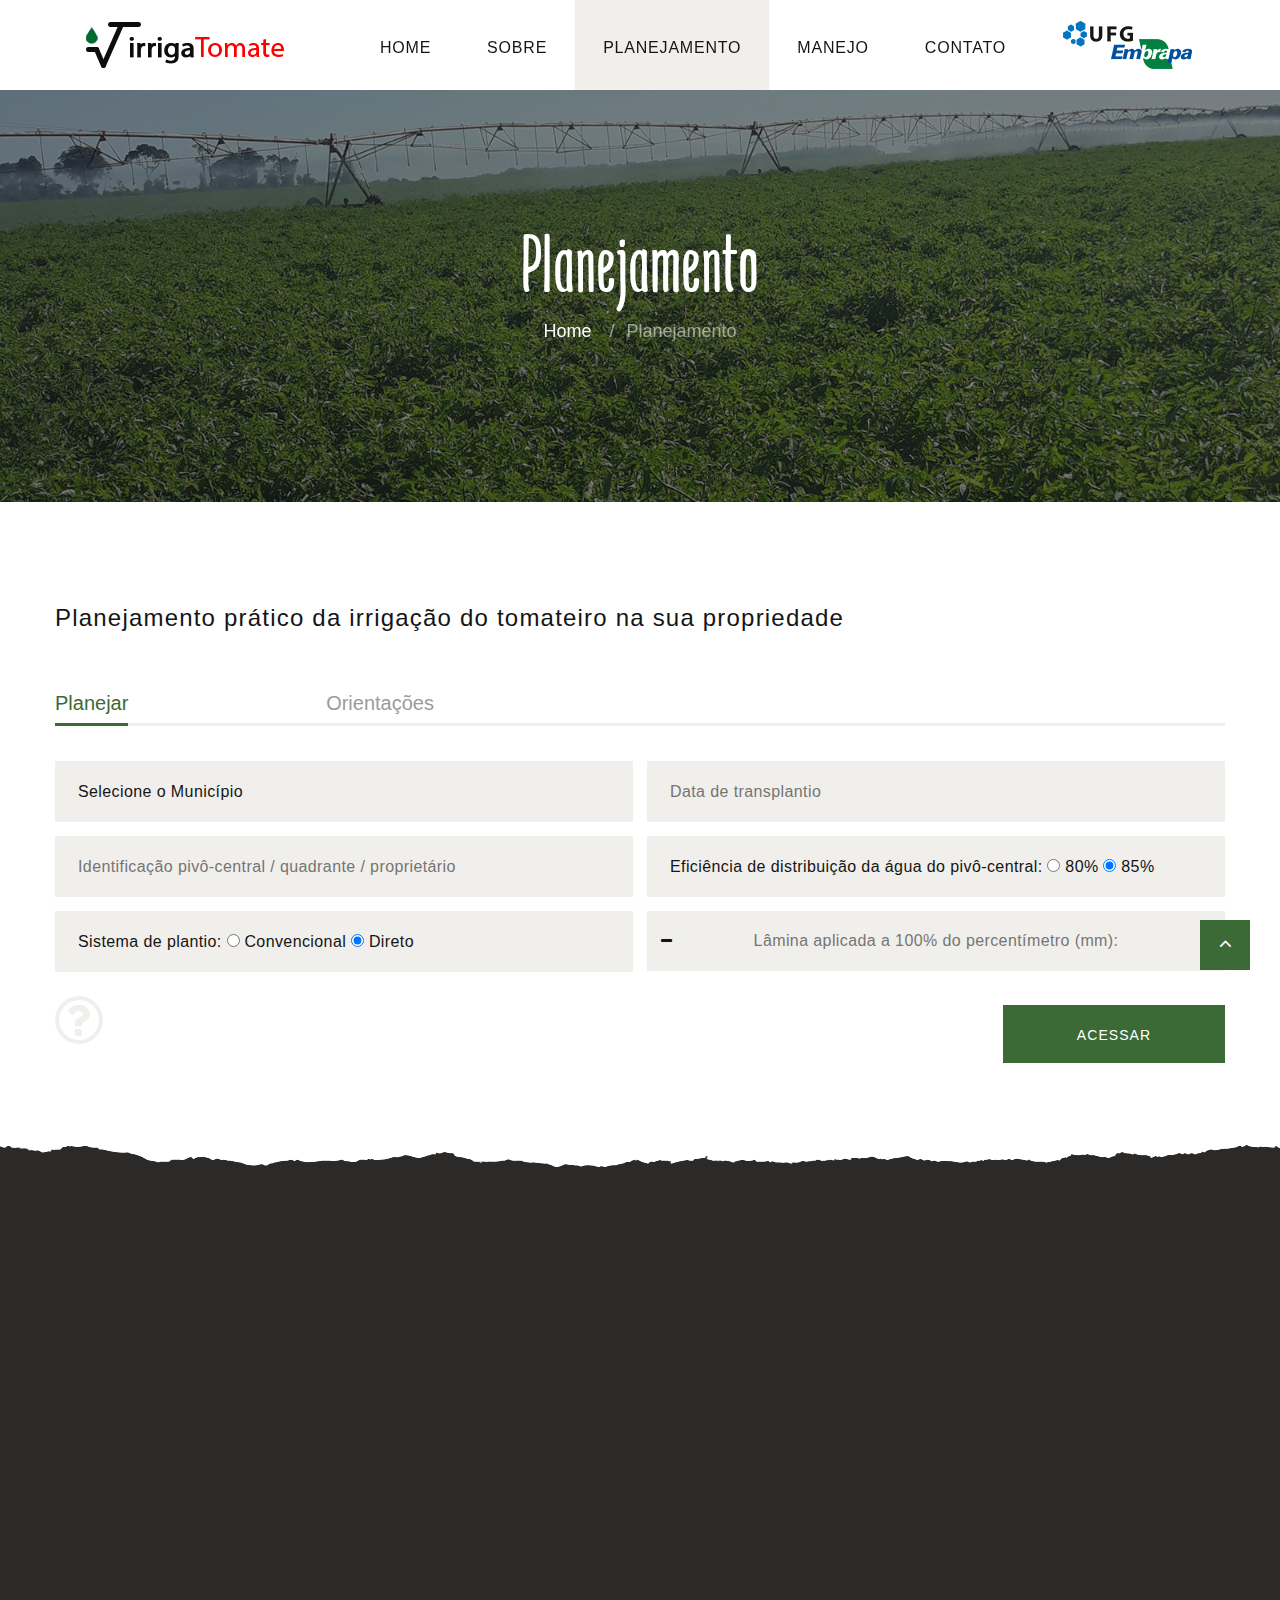
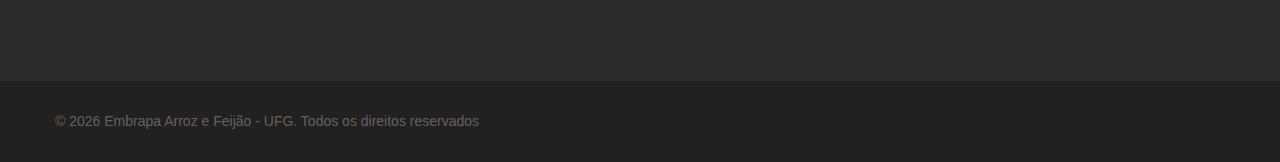
==== commit 4562fa93: "Correções relacionados ao Incidente 03 e outros detalhes menores" ====
--- a/planejamento.html
+++ b/planejamento.html
@@ -22,449 +22,464 @@
     <![endif]-->
     <script language="javascript" src="login.js" ></script>
     <script type="text/javascript" src="getDadosUserLogin.js"></script>
+    
     <script language="javascript">
-
-      var mesInicial = 2;
-      var mesFinal = 12;
-
-        function textoPlantioDireto() {
-
-          document.getElementById("tipoPlantio").style.display = "inline";
-          document.getElementById("tipoPlantio").style.color = "black";
-          document.getElementById("tipoPlantio").style.backgroundColor = "#dff0d8";
-          document.getElementById("tipoPlantio").style.borderColor = "#d6e9c6";
-          msg = "<br><br>Com palha na superf&iacute;cie do solo. Sistema de preparo reduzido ou cultivo m&iacute;nimo do solo.<br>";
-          document.getElementById("tipoPlantio").innerHTML = msg;
-          setTimeout( function() { document.getElementById("tipoPlantio").style.display="none" } , 5000 );
-
-        }
-
-        function textoPlantioConvencional() {
-
-          document.getElementById("tipoPlantio").style.display = "inline";
-          document.getElementById("tipoPlantio").style.color = "black";
-          document.getElementById("tipoPlantio").style.backgroundColor = "#dff0d8";
-          document.getElementById("tipoPlantio").style.borderColor = "#d6e9c6";
-          msg = "<br><br>Sem palha na superf&iacute;cie do solo<br>";
-          document.getElementById("tipoPlantio").innerHTML = msg;
-          setTimeout( function() { document.getElementById("tipoPlantio").style.display="none" } , 5000 );
-
-        }
+      var mesInicial = 1;
+      var mesFinal = 6;
+
+      function showInfo(){
+        var elementName = document.activeElement.name;
+
+        if(! (elementName == undefined)){
+          switch(elementName){
+            case "calendario":
+              msgDataPlantio();
+              break;
+            case "optradio":
+              textoEficiencia();
+              break;
+            case "optradio2":
+              msgPlantio();
+              break;
+            case "norma":
+              msgPercentimetro();
+              break;
+            case "optradio1":
+              msgTipoSolo();
+              break;
+          }
+        }
+      }
+
+      function setDate(input) {
+        var timestamp = Date.parse(input.value);
+        
+        input.type = "text";
+        
+        if (!isNaN(timestamp)) {
+          var data = new Date(timestamp);
+          data = new Date(data.getTime() + Math.abs(data.getTimezoneOffset()*60000))
+
+          var dia = data.getDate();
+          var mes = data.getMonth();
+
+          if (parseInt(mes) < mesInicial || parseInt(mes) > mesFinal) {
+            alert('Escolha um m\u00EAs entre fevereiro e julho.\nOs dias podem variar de 01/02 a 01/07.');
+            resetDate(input);
+            return;
+          }
+          else {
+            if (parseInt(mes) == mesFinal && parseInt(dia) > 1) {
+              alert('Para o m\u00EAs de julho, dia 01 \u00E9 o \u00FAltimo dia recomendado.');
+              resetDate(input);
+              return;
+            }
+          }
+
+          dia = data.getDate().toString().padStart(2, '0'),
+          mes = (data.getMonth() + 1).toString().padStart(2, '0'), //+1 pois no getMonth Janeiro começa com zero.
+          ano = data.getFullYear();
+          
+          if (ano < 1900 || ano > 2100){
+            alert("A data informada não é válida.");
+            resetDate(input);
+            return;
+          }
+          
+          input.value = dia + "/" + mes + "/" + ano;
+        }
+      }
+      
+      function resetDate(input){
+        input.value = "";
+        input.type = "date"
+        input.focus();
+      }
+
+      function textoPlantioDireto() {
+
+        document.getElementById("tipoPlantio").style.display = "inline";
+        document.getElementById("tipoPlantio").style.color = "black";
+        document.getElementById("tipoPlantio").style.backgroundColor = "#dff0d8";
+        document.getElementById("tipoPlantio").style.borderColor = "#d6e9c6";
+        msg = "<br><br>Com palha na superf&iacute;cie do solo. Sistema de preparo reduzido ou cultivo m&iacute;nimo do solo.<br>";
+        document.getElementById("tipoPlantio").innerHTML = msg;
+        setTimeout(function () { document.getElementById("tipoPlantio").style.display = "none" }, 5000);
+
+      }
+
+      function textoPlantioConvencional() {
+
+        document.getElementById("tipoPlantio").style.display = "inline";
+        document.getElementById("tipoPlantio").style.color = "black";
+        document.getElementById("tipoPlantio").style.backgroundColor = "#dff0d8";
+        document.getElementById("tipoPlantio").style.borderColor = "#d6e9c6";
+        msg = "<br><br>Sem palha na superf&iacute;cie do solo<br>";
+        document.getElementById("tipoPlantio").innerHTML = msg;
+        setTimeout(function () { document.getElementById("tipoPlantio").style.display = "none" }, 5000);
+
+      }
 
       function msgPlantio() {
 
-          msg = "<p style='color:black; text-align:justify' ><span style='color:green'>Plantio Direto:</span> com palha na superf&iacute;cie do solo. Sistema de preparo reduzido ou cultivo m&iacute;nimo do solo.<br><span style='color:green'><br>Plantio Convencional:</span> sem palha na superf&iacute;cie do solo </p>";
-          Swal.fire({  position: 'top-end', html:  msg});
+        msg = "<p style='color:black; text-align:justify' ><span style='color:green'>Plantio Direto:</span> com palha na superf&iacute;cie do solo. Sistema de preparo reduzido ou cultivo m&iacute;nimo do solo.<br><span style='color:green'><br>Plantio Convencional:</span> sem palha na superf&iacute;cie do solo </p>";
+        Swal.fire({ position: 'top-end', html: msg });
       }
 
       function msgDataPlantio() {
 
 
-          msg = "<p style='color:black; text-align:justify' >O per&iacute;odo de transplantio de tomate em Goi&aacute;s &eacute; de 01/Fevereiro a 15/Julho, devido &agrave; sensibilidade das plantas ao molhamento foliar e &agrave; alta umidade relativa do ar.</p>";
-          Swal.fire({  position: 'top-end', html:  msg});
+        msg = "<p style='color:black; text-align:justify' >O per&iacute;odo de transplantio de tomate em Goi&aacute;s &eacute; de 01/Fevereiro a 15/Julho, devido &agrave; sensibilidade das plantas ao molhamento foliar e &agrave; alta umidade relativa do ar.</p>";
+        Swal.fire({ position: 'top-end', html: msg });
       }
 
       function msgPercentimetro() {
 
-          msg = "<p style='color:black; text-align:justify' >Digite a l&acirc;mina m&iacute;nima (2 a 7 mm) de irriga&ccedil;&atilde;o aplicada pelo piv&ocirc; central. <br>L&acirc;mina para quando o piv&ocirc; opera na m&aacute;xima velocidade (rel&ecirc; percentual a 100%).</p>";
-          Swal.fire({  position: 'top-end', html:  msg});
-/*
-          msg = "<p style='color:black; background-color:#dff0d8; border-color:#d6e9c6; text-align:justify' >Digite a l&acirc;mina m&iacute;nima (2 a 7 mm) de irriga&ccedil;&atilde;o aplicada pelo piv&ocirc; central. <br>L&acirc;mina para quando o piv&ocirc; opera na m&aacute;xima velocidade (rel&ecirc; percentual a 100%).</p>";
-          document.getElementById("msgPercentimetro").style.display = "inline";
-          pixel0 = document.getElementById("conteudoPrincipal2").style.height;
-          pixels =  parseInt(document.getElementById("conteudoPrincipal2").style.height) + 100;
-          pixels2 = pixels+"px";
-          document.getElementById("conteudoPrincipal2").style.height =  pixels2;
-          document.getElementById("msgPercentimetro").innerHTML = msg;
-          setTimeout( function() { document.getElementById("msgPercentimetro").style.display="none"; document.getElementById("conteudoPrincipal2").style.height = pixel0;  } , 5000 );
-*/
+        msg = "<p style='color:black; text-align:justify' >Digite a l&acirc;mina m&iacute;nima (2 a 7 mm) de irriga&ccedil;&atilde;o aplicada pelo piv&ocirc; central. <br>L&acirc;mina para quando o piv&ocirc; opera na m&aacute;xima velocidade (rel&ecirc; percentual a 100%).</p>";
+        Swal.fire({ position: 'top-end', html: msg });
+        /*
+                  msg = "<p style='color:black; background-color:#dff0d8; border-color:#d6e9c6; text-align:justify' >Digite a l&acirc;mina m&iacute;nima (2 a 7 mm) de irriga&ccedil;&atilde;o aplicada pelo piv&ocirc; central. <br>L&acirc;mina para quando o piv&ocirc; opera na m&aacute;xima velocidade (rel&ecirc; percentual a 100%).</p>";
+                  document.getElementById("msgPercentimetro").style.display = "inline";
+                  pixel0 = document.getElementById("conteudoPrincipal2").style.height;
+                  pixels =  parseInt(document.getElementById("conteudoPrincipal2").style.height) + 100;
+                  pixels2 = pixels+"px";
+                  document.getElementById("conteudoPrincipal2").style.height =  pixels2;
+                  document.getElementById("msgPercentimetro").innerHTML = msg;
+                  setTimeout( function() { document.getElementById("msgPercentimetro").style.display="none"; document.getElementById("conteudoPrincipal2").style.height = pixel0;  } , 5000 );
+        */
       }
       function textoEficiencia() {
 
-         texto = "<b style=\"color:green; text-align: justify;\">Efici&ecirc;ncia de aplica&ccedil;&atilde;o de &aacute;gua (EA) do sistema de irriga&ccedil;&atilde;o Piv&ocirc; Central</b><br>";
-         texto = texto + "<p style=\"text-align: justify;\" >Normalmente, esse valor &eacute; 80 ou 85%, e pode ser verificado em campo com o teste de uniformidade de aplica&ccedil;&atilde;o de &aacute;gua (CUC e CUD), seguindo as recomenda&ccedil;&otilde;es t&eacute;cnicas (ABNT). </p>";
-         texto = texto + "<p style=\"text-align: justify;\" >EA = CUC x 0,95    ...........................(1)<br>";
-         texto = texto + "Ou <br>";
-         texto = texto + "EA = CUD  ......................................(2)</p>";
-         texto = texto + "<p style=\"text-align: justify;\" >em que: <br><br>";
-         texto = texto + "CUC = coeficiente de uniformidade de Christiansen; <br><br>";
-         texto = texto + "0,95 = Fator de perda combinada de &aacute;gua por evapora&ccedil;&atilde;o e arrastamento pelo vento (em condi&ccedil;&otilde;es de ETo = 5 mm/dia e vento de 2,0 m/s)<br><br>";
-         texto = texto + "CUD = Coeficiente de Distribui&ccedil;&atilde;o de &aacute;gua </p>";
-
-         texto = texto + "<p style=\"text-align: justify;\" ><span style=\"color:green\" >ATEN&Ccedil;&Atilde;O:</span> A uniformidade de aplica&ccedil;&atilde;o de &aacute;gua &eacute; influenciada por v&aacute;rios fatores, tais como: varia&ccedil;&otilde;es na vaz&atilde;o dos aspersores ao longo da tubula&ccedil;&atilde;o a&eacute;rea; varia&ccedil;&otilde;es nas condi&ccedil;&otilde;es do vento; varia&ccedil;&otilde;es na velocidade de rota&ccedil;&atilde;o e varia&ccedil;&otilde;es nos bocais dos aspersores (Tamanho de gota, altura de aplica&ccedil;&atilde;o, di&acirc;metro molhado, e inclina&ccedil;&atilde;o).";
-         texto = texto + "<br><br>Mantenha os bocais na sequ&ecirc;ncia de projeto e os bocais e os reguladores de press&atilde;o sem entupimento; abra regularmente o tamp&atilde;o da extremidade final do piv&ocirc; para limpeza de arraste da tubula&ccedil;&atilde;o; n&atilde;o permita que a v&aacute;lvula de suc&ccedil;&atilde;o fique enterrada no barro; Opere o piv&ocirc; sempre na press&atilde;o correta.</p>";
-
-          Swal.fire({  position: 'top-end', html:  texto });
-      }
-      $(function() {
-         // Ver em 
-         // https://api.jqueryui.com/datepicker/
-         // para mais informacoes 
-         //      
-   
-        var d = new Date();
-        var mes = d.getMonth() + 1;
-        var dia = d.getDate() ;
-        if( mes > mesFinal || ( mes == mesFinal && dia >=2) )
-           var year = d.getYear() + 1900 + 1;
+        texto = "<b style=\"color:green; text-align: justify;\">Efici&ecirc;ncia de aplica&ccedil;&atilde;o de &aacute;gua (EA) do sistema de irriga&ccedil;&atilde;o Piv&ocirc; Central</b><br>";
+        texto = texto + "<p style=\"text-align: justify;\" >Normalmente, esse valor &eacute; 80 ou 85%, e pode ser verificado em campo com o teste de uniformidade de aplica&ccedil;&atilde;o de &aacute;gua (CUC e CUD), seguindo as recomenda&ccedil;&otilde;es t&eacute;cnicas (ABNT). </p>";
+        texto = texto + "<p style=\"text-align: justify;\" >EA = CUC x 0,95    ...........................(1)<br>";
+        texto = texto + "Ou <br>";
+        texto = texto + "EA = CUD  ......................................(2)</p>";
+        texto = texto + "<p style=\"text-align: justify;\" >em que: <br><br>";
+        texto = texto + "CUC = coeficiente de uniformidade de Christiansen; <br><br>";
+        texto = texto + "0,95 = Fator de perda combinada de &aacute;gua por evapora&ccedil;&atilde;o e arrastamento pelo vento (em condi&ccedil;&otilde;es de ETo = 5 mm/dia e vento de 2,0 m/s)<br><br>";
+        texto = texto + "CUD = Coeficiente de Distribui&ccedil;&atilde;o de &aacute;gua </p>";
+
+        texto = texto + "<p style=\"text-align: justify;\" ><span style=\"color:green\" >ATEN&Ccedil;&Atilde;O:</span> A uniformidade de aplica&ccedil;&atilde;o de &aacute;gua &eacute; influenciada por v&aacute;rios fatores, tais como: varia&ccedil;&otilde;es na vaz&atilde;o dos aspersores ao longo da tubula&ccedil;&atilde;o a&eacute;rea; varia&ccedil;&otilde;es nas condi&ccedil;&otilde;es do vento; varia&ccedil;&otilde;es na velocidade de rota&ccedil;&atilde;o e varia&ccedil;&otilde;es nos bocais dos aspersores (Tamanho de gota, altura de aplica&ccedil;&atilde;o, di&acirc;metro molhado, e inclina&ccedil;&atilde;o).";
+        texto = texto + "<br><br>Mantenha os bocais na sequ&ecirc;ncia de projeto e os bocais e os reguladores de press&atilde;o sem entupimento; abra regularmente o tamp&atilde;o da extremidade final do piv&ocirc; para limpeza de arraste da tubula&ccedil;&atilde;o; n&atilde;o permita que a v&aacute;lvula de suc&ccedil;&atilde;o fique enterrada no barro; Opere o piv&ocirc; sempre na press&atilde;o correta.</p>";
+
+        Swal.fire({ position: 'top-end', html: texto });
+      }
+
+      function valida() {
+
+        numero = (typeof document.getElementById("norma").value === "undefined") ? "" : document.getElementById("norma").value;
+        numero = numero.trim();
+
+        if (numero.length == 0) {
+
+          alert('O valor da l\u00E2mina aplicada a 100% do percent\u00EDmetro \nn\u00E3o deve ser nulo. Insira um valor entre 2.0 e 7.0');
+          return 0;
+        }
+
+        var n = numero.search(/[a-zA-Z]/i);
+        if (n >= 0) {
+          alert('O valor da l\u00E2mina aplicada a 100% do percentt\u00EDmetro n\u00E3o deve ter letras.');
+          return 0;
+        }
+        else {
+          n = numero.search(/,/);
+          if (numero.charAt(n) == ',') {
+
+            numero = numero.replace(/[,]/ig, ".");
+            document.getElementById("norma").value = numero;
+
+          }
+          if (parseFloat(numero) < 2.00 || parseFloat(numero) > 7.00) {
+            alert(' Escolha um valor entre 2.0 e 7.0');
+            return 0
+          }
+          else
+            return 1;
+        }
+      }
+
+      function inicializa() {
+        //
+        // Limitar o calendario para 01-04 a 20-06 do corrente ano
+        //
+        getCidades(9);
+
+        var today = new Date();
+        var ano = today.getFullYear();
+        
+        if (sessionStorage.getItem('placeZZ') !== null)
+          document.getElementById("norma").placeholder = "";
+
+        if (sessionStorage.getItem('identificacaoZZ') !== null) {
+          document.getElementById("ident").value = sessionStorage.getItem("identificacaoZZ");
+        }
+
+        if (sessionStorage.getItem('dataSemeaduraZZ') !== null)
+          document.getElementById("calendario").value = sessionStorage.getItem("dataSemeaduraZZ");
+
+        if (sessionStorage.getItem('laminaAplicadaZZ') !== null)
+          document.getElementById("norma").value = sessionStorage.getItem("laminaAplicadaZZ");
+
+        //sessionStorage.setItem("cicloVegetativo", cicloVegetativo);
+
+        if (sessionStorage.getItem('eficienciaZZ') !== null) {
+
+          opcao = sessionStorage.getItem("eficienciaZZ");
+          if (opcao == 1)
+            document.getElementById("efic1").checked = true;
+          else
+            if (opcao == 2)
+              document.getElementById("efic2").checked = true;
+            else {
+
+              document.getElementById("efic2").checked = false;
+              document.getElementById("efic1").checked = false;
+            }
+        } // fim de  if (sessionStorage.getItem('eficienciaZZ') !== null ) {
+
+        if (sessionStorage.getItem('sistemaPlantioZZ') !== null) {
+
+          opcao = sessionStorage.getItem("sistemaPlantioZZ");
+          if (opcao == 1)
+            document.getElementById("plantio1").checked = true;
+          else
+            if (opcao == 2)
+              document.getElementById("plantio2").checked = true;
+            else {
+
+              document.getElementById("plantio1").checked = false;
+              document.getElementById("plantio2").checked = false;
+            }
+        } // fim de  if (sessionStorage.getItem('sistemaPlantioZZ') !== null ) {
+
+
+        if (sessionStorage.getItem('cidadeZZ') !== null) {
+          setTimeout(function () { document.getElementById("cidade").selectedIndex = sessionStorage.getItem('cidadeZZ'); }, 800);
+
+
+        }
+
+      } // fim de function inicializa() {
+
+      function verificaData() {
+
+        //dataInicial = document.getElementById("data1").value;
+        dataInicial = document.getElementById('calendario').value
+        dataInicial = dataInicial.trim();
+        var dia = parseInt(dataInicial.substring(0, 2));
+        var mes = parseInt(dataInicial.substring(3, 5));
+
+        if (mes < mesInicial || mes > mesFinal)
+          alert('Escolha um m\u00EAs entre fevereiro e julho.\nOs dias podem variar de 01/02 a 01/07.');
         else
-           var year = d.getYear() + 1900;
-
-        $("#calendario").datepicker({
-           //dateFormat: 'dd/mm/yy',
-           dateFormat: 'dd/mm',
-           dayNames: ['Domingo','Segunda','Terca','Quarta','Quinta','Sexta','Sabado','Domingo'],
-           dayNamesMin: ['D','S','T','Q','Q','S','S','D'],
-           dayNamesShort: ['Dom','Seg','Ter','Qua','Qui','Sex','S&aacute;b','Dom'],
-           monthNames: ['Janeiro','Fevereiro','Mar&ccedil;o','Abril','Maio','Junho','Julho','Agosto','Setembro','Outubro','Novembro','Dezembro'],
-           monthNamesShort: ['Jan','Fev','Mar','Abr','Mai','Jun','Jul','Ago','Set','Out','Nov','Dez'],
-           minDate: new Date(year, mesInicial - 1, 01),
-           maxDate: new Date(year, mesFinal - 1, 01),
-           defaultDate: new Date(year, mesInicial - 1, 01),
-           altFormat: "dd/mm/yy",
-           duration: "fast", // fast, normal, slow
-           beforeShow: function(){    
-                $(".ui-datepicker").css('font-size', 12) 
-           }
-
-        });
-      });
-      function valida() {
-
-           numero = (typeof document.getElementById("norma").value === "undefined")? "": document.getElementById("norma").value;
-           numero = numero.trim();
-
-           if( numero.length == 0) {
-
-                alert('O valor da l\u00E2mina aplicada a 100% do percent\u00EDmetro \nn\u00E3o deve ser nulo. Insira um valor entre 2.0 e 7.0');
-                return 0;
-           }
-
-           var n = numero.search(/[a-zA-Z]/i);
-           if( n >= 0 )
+          if (mes == mesFinal && dia > 1)
+            alert('Para o m\u00EAs de julho, dia 01 \u00E9 o \u00FAltimo dia recomendado.');
+          else
+            document.getElementById('calendario').style.paddingLeft = "75px";
+
+      }
+      function municipios() {
+
+        var id = document.getElementById("estado").selectedIndex;
+        var opcao = parseInt(document.getElementById("estado").options[id].value);
+
+        if (opcao == 2) // goias
+        {
+          getCidades(9);
+
+        }
+        else
+          if (opcao == 3) // Mato Grosso 
+          {
+
+            getCidades(11);
+          }
+          else
+            if (opcao == 5) // Minas Gerais
+            {
+              getCidades(13);
+
+            }
+            else
+              if (opcao == 6) // Sao Paulo
               {
-                alert('O valor da l\u00E2mina aplicada a 100% do percentt\u00EDmetro n\u00E3o deve ter letras.');
-                return 0;
-              } 
-           else
-              {
-                 n = numero.search(/,/);
-                 if(numero.charAt(n) == ',' ) {
-
-                    numero = numero.replace(/[,]/ig, ".");
-                    document.getElementById("norma").value = numero;
-                
-                 }
-                 if( parseFloat(numero) < 2.00 || parseFloat(numero) > 7.00) {
-                   alert(' Escolha um valor entre 2.0 e 7.0');
-                   return 0
-                 }
-                 else
-                   return 1;
+                getCidades(25);
+
               }
-      }
-      function inicializa() {
-
-           //
-           // Limitar o calendario para 01-04 a 20-06 do corrente ano
-           //
-           getCidades(9);
-
-           var today = new Date();
-           var ano = today.getFullYear();
-           //document.getElementById("data1").setAttribute("max", ano + "-06-20");
-           //document.getElementById("data1").setAttribute("min", ano + "-04-01");
-
-
-           if (sessionStorage.getItem('placeZZ') !== null )
-             document.getElementById("norma").placeholder = "";
-
-           if (sessionStorage.getItem('identificacaoZZ') !== null ) {
-             document.getElementById("ident").value = sessionStorage.getItem("identificacaoZZ");
-           }
-
-           if (sessionStorage.getItem('dataSemeaduraZZ') !== null )
-             document.getElementById("calendario").value = sessionStorage.getItem("dataSemeaduraZZ");
-
-           if (sessionStorage.getItem('laminaAplicadaZZ') !== null )
-             document.getElementById("norma").value = sessionStorage.getItem("laminaAplicadaZZ");
-
-                                                                      //sessionStorage.setItem("cicloVegetativo", cicloVegetativo);
-
-           if (sessionStorage.getItem('eficienciaZZ') !== null ) {
-
-              opcao = sessionStorage.getItem("eficienciaZZ");
-              if ( opcao == 1)
-                document.getElementById("efic1").checked = true;
-              else
-                   if ( opcao == 2)
-                      document.getElementById("efic2").checked = true;
-                   else {
-
-                      document.getElementById("efic2").checked = false;
-                      document.getElementById("efic1").checked = false;
-                   }
-           } // fim de  if (sessionStorage.getItem('eficienciaZZ') !== null ) {
-
-           if (sessionStorage.getItem('sistemaPlantioZZ') !== null ) {
-
-              opcao = sessionStorage.getItem("sistemaPlantioZZ");
-              if ( opcao == 1)
-                document.getElementById("plantio1").checked = true;
-              else
-                   if ( opcao == 2)
-                      document.getElementById("plantio2").checked = true;
-                   else {
-
-                      document.getElementById("plantio1").checked = false;
-                      document.getElementById("plantio2").checked = false;
-                   }
-           } // fim de  if (sessionStorage.getItem('sistemaPlantioZZ') !== null ) {
-
-
-           if (sessionStorage.getItem('cidadeZZ') !== null ) {
-                 setTimeout( function() { document.getElementById("cidade").selectedIndex = sessionStorage.getItem('cidadeZZ'); } , 800 ); 
-
-
-           }
-
-      } // fim de function inicializa() {
-
-      function verificaData() {
-
-          //dataInicial = document.getElementById("data1").value;
-          dataInicial = document.getElementById('calendario').value
-          dataInicial = dataInicial.trim();
-          var dia= parseInt(dataInicial.substring(0,2) );
-          var mes = parseInt(dataInicial.substring(3,5) );
-
-          if ( mes < mesInicial || mes > mesFinal)
-           alert('Escolha um m\u00EAs entre fevereiro e julho.\nOs dias podem variar de 01/02 a 01/07.');
-          else
-            if (mes == mesFinal && dia > 1) 
-             alert('Para o m\u00EAs de julho, dia 01 \u00E9 o \u00FAltimo dia recomendado.');
+
+
+      }
+
+      function verifica() {
+
+        //var id = document.getElementById("estado").selectedIndex;
+        //var opcao = document.getElementById("estado").options[id].value;
+        var cidade, estado;
+        var flag = 1;
+        var opcao = 1;
+        var identfier;
+
+        if (parseInt(opcao) == 0) {
+          alert("Escolha o estado.");
+          flag = 0;
+        }
+        else {
+
+          //estado = id;
+          id = document.getElementById("cidade").selectedIndex;
+          opcao = document.getElementById("cidade").options[id].value;
+          cidade = id;
+          idCidade = parseInt(opcao);
+          if (parseInt(opcao) == 0) {
+
+            alert("Escolha o munic\u00EDpio.");
+            flag = 0;
+
+          }
+          else {
+
+            if (document.getElementById("calendario") === undefined || document.getElementById("calendario") === null) {
+
+              alert("Escolha uma data inicial.");
+              flag = 0;
+            }
             else
-             document.getElementById('calendario').style.paddingLeft = "75px";
-
-      }
-      function municipios() {
-
-         var id = document.getElementById("estado").selectedIndex;
-         var opcao = parseInt(document.getElementById("estado").options[id].value);
- 
-           if( opcao == 2) // goias
-             {
-                 getCidades(9);
-
-             }
-           else
-             if(  opcao == 3) // Mato Grosso 
-               {
-
-                 getCidades(11);
-               }
-             else
-                 if(  opcao == 5) // Minas Gerais
-                   {
-                      getCidades(13);
-
-                   }
-                 else
-                   if(  opcao == 6) // Sao Paulo
-                     {
-                        getCidades(25);
-
-                     }
-         
-        
-      }
-
-      function verifica()
-        {
-
-          //var id = document.getElementById("estado").selectedIndex;
-          //var opcao = document.getElementById("estado").options[id].value;
-          var cidade, estado;
-          var flag = 1;
-          var opcao = 1;
-          var identfier;
-
-          if ( parseInt(opcao) == 0 )
-            {
-                alert("Escolha o estado.");
+              if (document.getElementById("calendario").value == "") {
+
+                alert("Escolha a data de transplantio.");
                 flag = 0;
-            }
-          else {
-
-                //estado = id;
-                id = document.getElementById("cidade").selectedIndex;
-                opcao = document.getElementById("cidade").options[id].value;
-                cidade = id;
-                idCidade = parseInt(opcao);
-                if( parseInt(opcao) == 0 ) {
-
-                   alert("Escolha o munic\u00EDpio.");
-                   flag = 0;
-
+              }
+              else {
+
+                if (document.getElementById("efic1").checked === true) {
+                  opcao = 1;
+                }
+                else
+                  if (document.getElementById("efic2").checked === true) {
+                    opcao = 2;
+                  }
+                  else
+                    opcao = 0;
+
+
+                eficiencia = parseInt(opcao);
+                if (parseInt(opcao) == 0) {
+
+                  alert("Escolha um valor para efici\u00EAncia.");
+                  flag = 0;
                 }
                 else {
-
-                  if( document.getElementById("calendario") === undefined  || document.getElementById("calendario") === null ) {
-
-                     alert("Escolha uma data inicial.");
-                     flag = 0;
+                  if (!valida()) {
+                    flag = 0;
+                    event.preventDefault();
                   }
-                  else
-                    if( document.getElementById("calendario").value == "" ) {
-
-                     alert("Escolha a data de transplantio.");
-                     flag = 0;
+                  else {
+
+                    dataInicial = document.getElementById("calendario").value;
+                    dataInicial = dataInicial.trim();
+                    dia1 = parseInt(dataInicial.substring(0, 2));
+                    mes1 = parseInt(dataInicial.substring(3, 5));
+
+                    if (mes1 < mesInicial || mes1 > mesFinal) {
+
+                      alert('Escolha um m\u00EAs entre fevereiro e junho.\nOs dias podem variar de 01/02 a 01/07.');
+                      flag = 0;
                     }
-                    else {
-
-                              if( document.getElementById("efic1").checked === true  ) {
-                                opcao = 1;
-                              }
-                              else 
-                                if (document.getElementById("efic2").checked === true) {
-                                      opcao = 2;
-                                }
-                                else 
-                                      opcao = 0;
-                              
-                                 
-                              eficiencia = parseInt(opcao);
-                              if(parseInt(opcao) == 0) {
-
-                                   alert("Escolha um valor para efici\u00EAncia.");
-                                   flag = 0;
-                              }
-                              else {
-
-                                 if( !valida() )  {
-
-                                   flag = 0;
-
-                                 }
-                                 else {
-
-                                       dataInicial = document.getElementById("calendario").value;
-                                       dataInicial = dataInicial.trim();
-                                       dia1 = parseInt(dataInicial.substring(0,2) );
-                                       mes1 = parseInt(dataInicial.substring(3,5) );
-
-                                       if ( mes1 < mesInicial || mes1 > mesFinal) {
-                                       
-                                         alert('Escolha um m\u00EAs entre fevereiro e junho.\nOs dias podem variar de 01/02 a 01/07.');
-                                         flag = 0;
-                                       }
-                                       else
-                                         if (mes1 == mesFinal && dia1 > 1) {
-             
-                                           alert('Para o m\u00EAs de julho, dia 01 e o \u00FAltimo dia permitido');
-                                           flag = 0;
-
-                                         }
-                                         else {
-                       
-                                                 identifier = document.getElementById("ident").value;
-                                                 identifier = identifier.trim();
-                                                 if( identifier == "" ) {
-
-                                                     alert('O campo relativo \u00E0 identifica\u00E7\u00E3o  piv\u00F4-central/ quadrante / propriet\u00E1rio \nn\u00E3o pode ser vazio.');
-                                                     flag = 0;
-                                                 }
-                                                 else {                          
-
-                                                          if( document.getElementById("plantio1").checked === true  ) {
-                                                                 opcaoP = 1;
-                                                          }
-                                                          else
-                                                            if (document.getElementById("plantio2").checked === true) {
-                                                                opcaoP = 2;
-                                                            }
-                                                            else
-                                                               opcaoP = 0;
-
-
-                                                         sistemaPlantio = parseInt(opcaoP);
-                                                         if(parseInt(opcaoP) == 0) {
-
-                                                               alert("Escolha uma op\u00E7\u00E3o para Sistema de Plantio.");
-                                                               flag = 0;
-                                                         } 
-                                                         else {
-
-
-                                                                      sessionStorage.setItem("placeZZ", 1);
-                                                                      sessionStorage.setItem("cidadeZZ", cidade);
-                                                                      sessionStorage.setItem("identificacaoZZ", document.getElementById("ident").value);
-                                                                      sessionStorage.setItem("dataSemeaduraZZ", document.getElementById("calendario").value);
-                                                                      sessionStorage.setItem("eficienciaZZ", opcao);
-                                                                      sessionStorage.setItem("laminaAplicadaZZ", document.getElementById("norma").value);
-                                                                      sessionStorage.setItem("sistemaPlantioZZ", sistemaPlantio);
-                                                 
-                                                                      window.document.form1.enctype = "multipart/form-data";
-                                                                      window.document.form1.method = "post";
-                                                                      window.document.form1.action = "calculaLamina2.php";
-                                                                      window.document.form1.submit();
-
-                                                                 
-                                                         }
-                                                 
-
-                                                 }
-
-                                        }
-
-                                 }
-
-                              }
-                       }
+                    else
+                      if (mes1 == mesFinal && dia1 > 1) {
+
+                        alert('Para o m\u00EAs de julho, dia 01 e o \u00FAltimo dia permitido');
+                        flag = 0;
+
+                      }
+                      else {
+
+                        identifier = document.getElementById("ident").value;
+                        identifier = identifier.trim();
+                        if (identifier == "") {
+
+                          alert('O campo relativo \u00E0 identifica\u00E7\u00E3o  piv\u00F4-central/ quadrante / propriet\u00E1rio \nn\u00E3o pode ser vazio.');
+                          flag = 0;
+                        }
+                        else {
+
+                          if (document.getElementById("plantio1").checked === true) {
+                            opcaoP = 1;
+                          }
+                          else
+                            if (document.getElementById("plantio2").checked === true) {
+                              opcaoP = 2;
+                            }
+                            else
+                              opcaoP = 0;
+
+
+                          sistemaPlantio = parseInt(opcaoP);
+                          if (parseInt(opcaoP) == 0) {
+
+                            alert("Escolha uma op\u00E7\u00E3o para Sistema de Plantio.");
+                            event.preventDefault();
+                            flag = 0;
+                          }
+                          else {
+                            sessionStorage.setItem("placeZZ", 1);
+                            sessionStorage.setItem("cidadeZZ", cidade);
+                            sessionStorage.setItem("identificacaoZZ", document.getElementById("ident").value);
+                            sessionStorage.setItem("dataSemeaduraZZ", document.getElementById("calendario").value);
+                            sessionStorage.setItem("eficienciaZZ", opcao);
+                            sessionStorage.setItem("laminaAplicadaZZ", document.getElementById("norma").value);
+                            sessionStorage.setItem("sistemaPlantioZZ", sistemaPlantio);
+
+                            window.document.form1.enctype = "multipart/form-data";
+                            window.document.form1.method = "post";
+                            window.document.form1.action = "calculaLamina2.php";
+                            window.document.form1.submit();
+                          }
+                        }
+                      }
+                  }
                 }
+              }
           }
-
-         //return flag;
-
-        }
-
-
-   </script>
+        }
+        //return flag;
+      }
+    </script>
+
     <script language="javascript">
-
       function verificalogin(user, senha) {
- 
- 
-             if(  user !== null)
-                  user = user.trim();
-             else {
-                alert("Digite o nome do usu\u00E1rio!");
-                return;
-             }
-             if(  senha !== null)
-                  senha = senha.trim();
-             else {
-                      alert("Digite a senha!");
-                      return;
-             }
- 
-             if(user.length == 0 ) {
- 
-                     alert("Digite o nome do usu\u00E1rio!");
-                     return;
- 
-             }
-             if(senha.length == 0 ) {
- 
-                     alert("Digite a senha!");
-                     return;
-             }else {
- 
-                GetXmlHttpObject( user, senha);
-             }
+        if (user !== null)
+          user = user.trim();
+        else {
+          alert("Digite o nome do usu\u00E1rio!");
+          return;
+        }
+        if (senha !== null)
+          senha = senha.trim();
+        else {
+          alert("Digite a senha!");
+          return;
+        }
+
+        if (user.length == 0) {
+
+          alert("Digite o nome do usu\u00E1rio!");
+          return;
+
+        }
+        if (senha.length == 0) {
+
+          alert("Digite a senha!");
+          return;
+        } else {
+
+          GetXmlHttpObject(user, senha);
+        }
       }
     </script>
-  </head>
+  
+</head>
   <body>
     <div class="preloader">
       <div class="preloader-body">
@@ -537,10 +552,10 @@
                 <ul class="nav nav-tabs">
                   <li class="nav-item" role="presentation"><a class="nav-link active" href="#tabs-4-1" data-toggle="tab">Planejar</a></li>
                   <li class="nav-item" role="presentation"><a class="nav-link" href="#tabs-4-2" data-toggle="tab">Orientações</a></li>
-                  <li class="nav-item" role="presentation"><a class="nav-link" href="#tabs-4-3" data-toggle="tab"></a></li>
-                  <li class="nav-item" role="presentation"><a class="nav-link" href="#tabs-4-4" data-toggle="tab"></a></li>
-                  <li class="nav-item" role="presentation"><a class="nav-link" href="#tabs-4-5" data-toggle="tab"></a></li>
-                  <li class="nav-item" role="presentation"><a class="nav-link" href="#tabs-4-6" data-toggle="tab"></a></li>
+                  <li class="nav-item" role="presentation"></li>
+                  <li class="nav-item" role="presentation"></li>
+                  <li class="nav-item" role="presentation"></li>
+                  <li class="nav-item" role="presentation"></li>
                 </ul>
 
                 <div class="tab-content">
@@ -795,34 +810,64 @@
                             </select>
                           </div>
                         </div>
+
                         <div class="col-sm-6">
                           <div class="form-wrap">
-                            <input class="form-input" id="dtplantio" type="month" value="2020-01" name="dtplantio" data-constraints="@Required">
-                            <label class="form-label" for="dtplantio">Data de plantio</label>
+                            <input class="form-input" name="calendario" id="calendario" placeholder="Data de transplantio" type="text" onfocus="(this.type='date')" onblur="setDate(this)" data-constraints="@Required">
                           </div>
                         </div>
-                        <div class="col-sm-12">
-                          <div class="form-wrap">
-                            <input class="form-input" id="idpivo" type="text" name="idpivo" data-constraints="@Required">
-                            <label class="form-label" for="idpivo">Identificação pivô-central / quadrante / proprietário</label>
-                          </div>
-                        </div>
+
                         <div class="col-sm-6">
                           <div class="form-wrap">
-                            <input class="form-input" id="eficiencia" type="text" name="eficiencia" data-constraints="@Required">
-                            <label class="form-label" for="eficiencia">Eficiência de distribuição da água do pivô-central</label>
+                            <input class="form-input" name="ident" id="ident" placeholder="Identificação pivô-central / quadrante / proprietário" 
+                                    type="text" data-constraints="@Required">
+                            </input>
                           </div>
                         </div>
+                        
                         <div class="col-sm-6">
                           <div class="form-wrap">
-                            <input class="form-input" id="sisplantio" type="text" name="sisplantio" data-constraints="@Required">
-                            <label class="form-label" for="sisplantio">Sistema de plantio</label>
+                            <div class="form-input">
+                              <label>Eficiência de distribuição da água do pivô-central:</label>
+                              <div style="display: inline-block;">
+                                <input class="" type="radio" value="2" name="optradio" id="efic2">
+                                <label class="" for="efic2">80%</label>
+                              </div>
+
+                              <div style="display: inline-block;">
+                                <input class="" type="radio" value="1" name="optradio" id="efic1" checked>
+                                <label class="" for="efic1">85%</label>
+                              </div>
+                              <!-- <span class="fa fa-info"></span> -->
+                            </div>
+                          </div>
+                        </div>
+                        
+                        <div class="col-sm-6">
+                          <div class="form-wrap">
+                            <div class="form-input">
+                              <label>Sistema de plantio:</label>
+                              <input class="" type="radio" value="2" name="optradio2" id="plantio2">
+                              <label class="" for="plantio2">Convencional</label>
+                              <input class="input" type="radio" value="1" name="optradio2" id="plantio1" checked>
+                              <label class="" for="plantio1">Direto</label>
+                            </div>
+                          </div>
+                        </div>
+
+                        <div class="col-sm-6">
+                          <div class="form-wrap">
+                            <input class="form-input" name="norma" id="norma" placeholder="Lâmina aplicada a 100% do percentímetro (mm):" 
+                              type="number" min="2" max="7" data-constraints="@Required">
                           </div>
                         </div>
                       </div>
-                      <button class="button button-primary button-pipaluk" type="submit" onclick="verifica(document.form1.user_login.value, document.form1.senha_login.value)">Acessar</button>
+                      
+                      <span class="fa fa-question-circle-o fa-4x" style="color:#f1efeb;" onmouseover="showInfo()"></span>
+                      <button class="button button-primary button-pipaluk" style="float: right;" type="submit" onclick="verifica()">Acessar</button>
                     </form>
                   </div>
+
                   <div class="tab-pane fade" id="tabs-4-2">
                     <p style="text-align: justify;">1.&nbsp;Na <strong>data de transplantio do tomate</strong>, o solo deve estar <strong>&uacute;mido</strong>, com bom teor de &aacute;gua ("caixa cheia"). Por ser cultivado em per&iacute;odo de escassez de chuvas, pode ser necess&aacute;rio fazer irriga&ccedil;&atilde;o pr&eacute;via para fornecer &aacute;gua ao solo. Em termos m&eacute;dios, os solos do Cerrado ret&ecirc;m 30 mm de &aacute;gua em uma profundidade de 0-30 cm. A Planilha gerada pelo&nbsp;IrrigaTomate&nbsp;foi desenvolvida para solos de textura m&eacute;dia a argilosa. Para solos arenosos, que exigem irriga&ccedil;&otilde;es mais frequentes, o usu&aacute;rio pode elaborar sua pr&oacute;pria planilha, pois s&atilde;o apresentadas as l&acirc;minas di&aacute;rias de irriga&ccedil;&atilde;o.</p>
                     <p style="text-align: justify;">2.&nbsp;Ocorrendo <strong>chuva</strong> entre a &uacute;ltima irriga&ccedil;&atilde;o e a pr&oacute;xima (duas irriga&ccedil;&otilde;es consecutivas), a quantidade da precipita&ccedil;&atilde;o pluvial, em mm, medida por pluvi&ocirc;metro instalado na &aacute;rea, deve ser <strong>subtra&iacute;da da l&acirc;mina de &aacute;gua da pr&oacute;xima irriga&ccedil;&atilde;o</strong>. Se essa precipita&ccedil;&atilde;o pluvial for maior que a l&acirc;mina da pr&oacute;xima irriga&ccedil;&atilde;o, considerar essa irriga&ccedil;&atilde;o j&aacute; atendida e n&atilde;o computar cr&eacute;ditos dos mm de &aacute;gua excedentes em irriga&ccedil;&otilde;es futuras.</p>
@@ -832,8 +877,6 @@
                   </div>
                 </div>
               </div>
-              
-              
             </div>
           </div>
         </div>
@@ -942,6 +985,6 @@
     <!-- Javascript-->
     <script src="js/core.min.js"></script>
     <script src="js/script.js"></script>
-    <!-- coded by Ragnar-->
+    <script src="js/package/dist/sweetalert2.all.js"></script>
   </body>
 </html>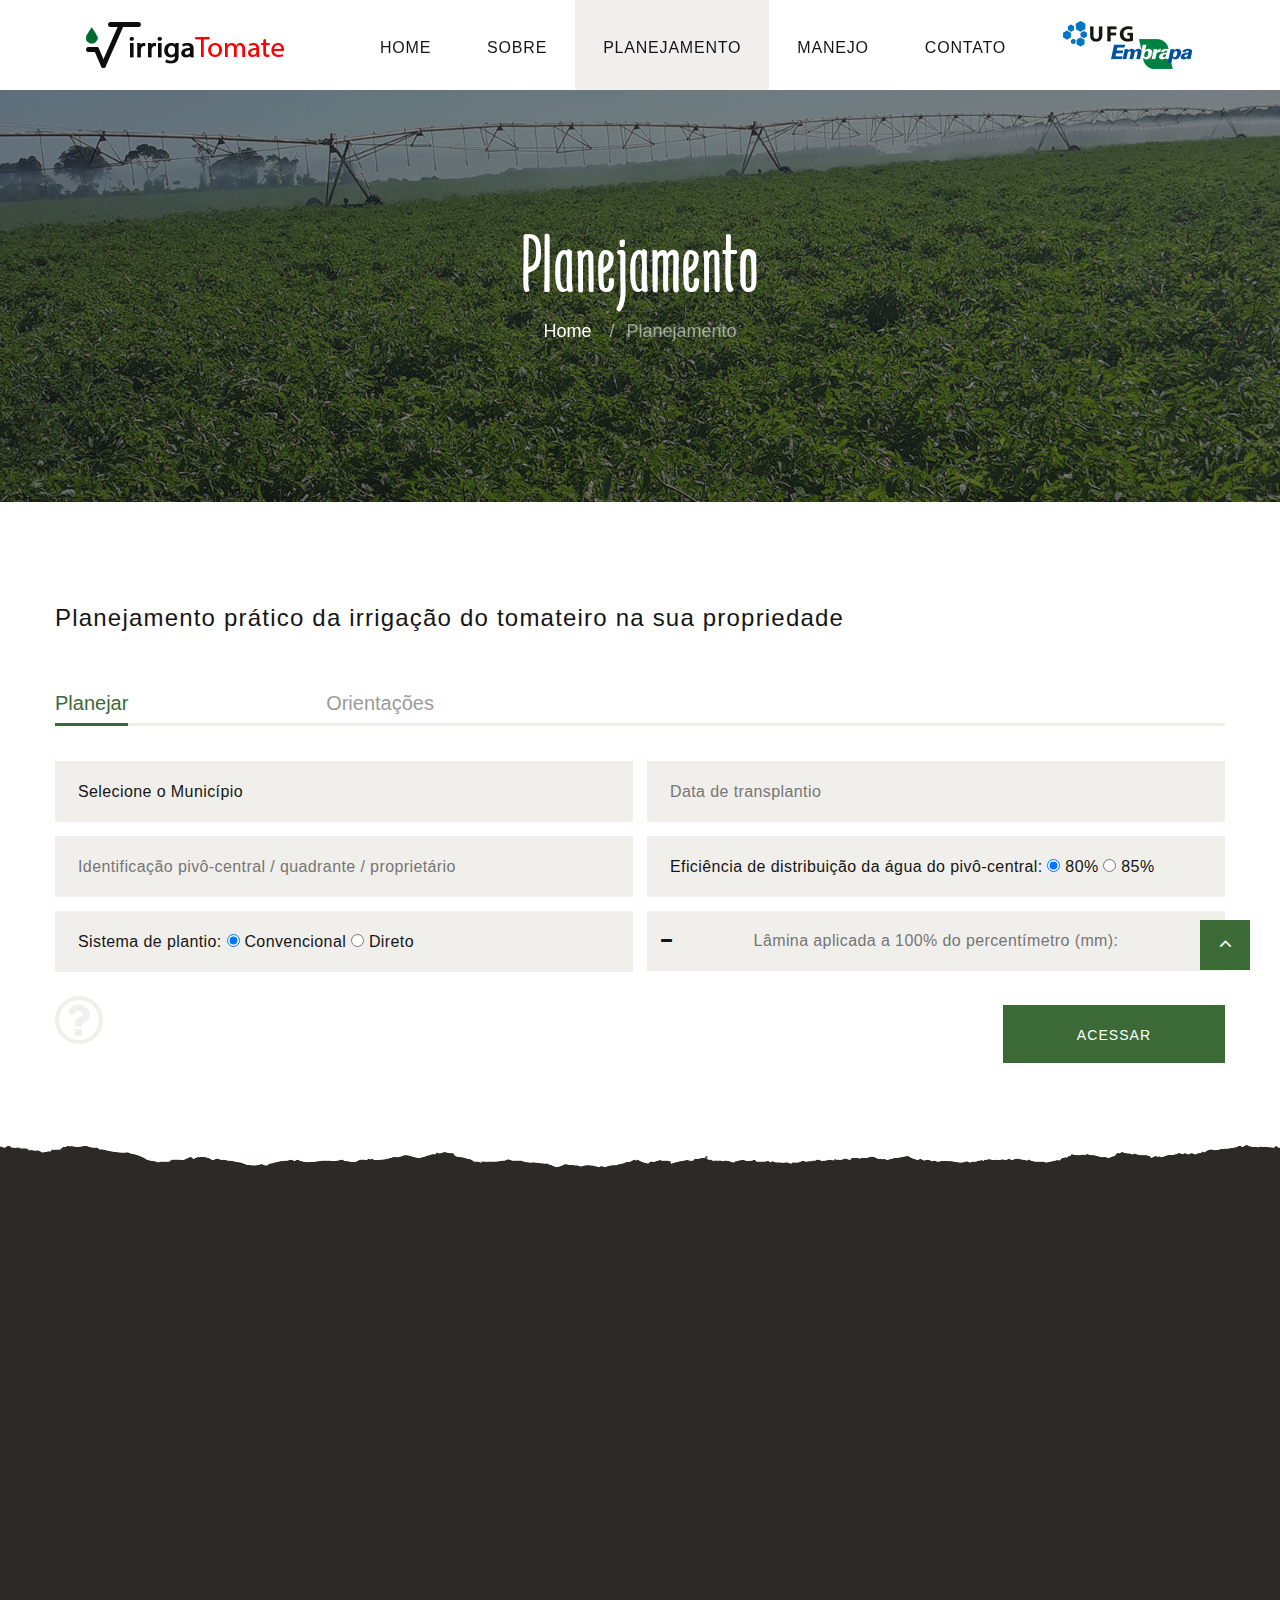
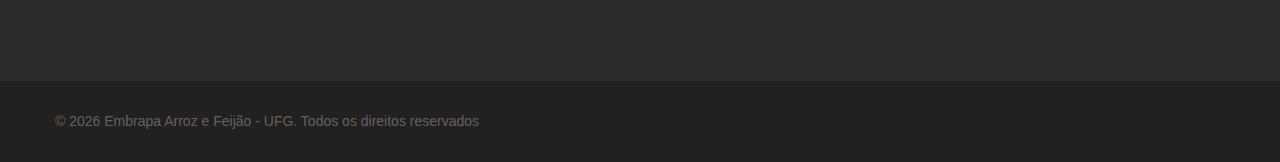
==== commit 89f12a8c: "Ajustes relacionados a valores  padrões dos controles" ====
--- a/planejamento.html
+++ b/planejamento.html
@@ -51,9 +51,14 @@
         }
       }
 
-      function setDate(input) {
-        var timestamp = Date.parse(input.value);
-        
+      function setDate(value) {
+        if(value.indexOf("/") != -1){
+          return true;
+        }
+
+        var timestamp = Date.parse(value);
+        var input = document.getElementById("calendario");
+
         input.type = "text";
         
         if (!isNaN(timestamp)) {
@@ -64,13 +69,13 @@
           var mes = data.getMonth();
 
           if (parseInt(mes) < mesInicial || parseInt(mes) > mesFinal) {
-            alert('Escolha um m\u00EAs entre fevereiro e julho.\nOs dias podem variar de 01/02 a 01/07.');
+            alert('Escolha um m\u00EAs entre fevereiro e julho.\nOs dias podem variar de 01/02 a 20/07.');
             resetDate(input);
             return;
           }
           else {
-            if (parseInt(mes) == mesFinal && parseInt(dia) > 1) {
-              alert('Para o m\u00EAs de julho, dia 01 \u00E9 o \u00FAltimo dia recomendado.');
+            if (parseInt(mes) == mesFinal && parseInt(dia) > 20) {
+              alert('Para o m\u00EAs de julho, dia 20 \u00E9 o \u00FAltimo dia recomendado.');
               resetDate(input);
               return;
             }
@@ -87,6 +92,7 @@
           }
           
           input.value = dia + "/" + mes + "/" + ano;
+          return true;
         }
       }
       
@@ -172,7 +178,6 @@
         numero = numero.trim();
 
         if (numero.length == 0) {
-
           alert('O valor da l\u00E2mina aplicada a 100% do percent\u00EDmetro \nn\u00E3o deve ser nulo. Insira um valor entre 2.0 e 7.0');
           return 0;
         }
@@ -191,7 +196,7 @@
 
           }
           if (parseFloat(numero) < 2.00 || parseFloat(numero) > 7.00) {
-            alert(' Escolha um valor entre 2.0 e 7.0');
+            alert('Escolha um valor entre 2.0 e 7.0 para informação da l\u00E2mina a ser aplicada.');
             return 0
           }
           else
@@ -312,21 +317,20 @@
       }
 
       function verifica() {
-
-        //var id = document.getElementById("estado").selectedIndex;
-        //var opcao = document.getElementById("estado").options[id].value;
         var cidade, estado;
         var flag = 1;
         var opcao = 1;
         var identfier;
 
+        if(!setDate(document.getElementById("calendario").value)){
+          return;
+        }
+
         if (parseInt(opcao) == 0) {
           alert("Escolha o estado.");
           flag = 0;
         }
         else {
-
-          //estado = id;
           id = document.getElementById("cidade").selectedIndex;
           opcao = document.getElementById("cidade").options[id].value;
           cidade = id;
@@ -338,20 +342,16 @@
 
           }
           else {
-
             if (document.getElementById("calendario") === undefined || document.getElementById("calendario") === null) {
-
               alert("Escolha uma data inicial.");
               flag = 0;
             }
             else
               if (document.getElementById("calendario").value == "") {
-
                 alert("Escolha a data de transplantio.");
                 flag = 0;
               }
               else {
-
                 if (document.getElementById("efic1").checked === true) {
                   opcao = 1;
                 }
@@ -375,21 +375,20 @@
                     event.preventDefault();
                   }
                   else {
-
                     dataInicial = document.getElementById("calendario").value;
                     dataInicial = dataInicial.trim();
                     dia1 = parseInt(dataInicial.substring(0, 2));
-                    mes1 = parseInt(dataInicial.substring(3, 5));
+                    mes1 = parseInt(dataInicial.substring(3, 5))-1;
 
                     if (mes1 < mesInicial || mes1 > mesFinal) {
 
-                      alert('Escolha um m\u00EAs entre fevereiro e junho.\nOs dias podem variar de 01/02 a 01/07.');
+                    alert('Escolha um m\u00EAs entre fevereiro e julho.\nOs dias podem variar de 01/02 a 20/07.');
                       flag = 0;
                     }
                     else
-                      if (mes1 == mesFinal && dia1 > 1) {
-
-                        alert('Para o m\u00EAs de julho, dia 01 e o \u00FAltimo dia permitido');
+                      if (mes1 == mesFinal && dia1 > 20) {
+
+                        alert('Para o m\u00EAs de julho, dia 20 \u00e9 o \u00FAltimo dia permitido');
                         flag = 0;
 
                       }
@@ -813,7 +812,7 @@
 
                         <div class="col-sm-6">
                           <div class="form-wrap">
-                            <input class="form-input" name="calendario" id="calendario" placeholder="Data de transplantio" type="text" onfocus="(this.type='date')" onblur="setDate(this)" data-constraints="@Required">
+                            <input class="form-input" name="calendario" id="calendario" placeholder="Data de transplantio" type="text" onfocus="(this.type='date')" onblur="setDate(this.value)" data-constraints="@Required">
                           </div>
                         </div>
 
@@ -830,12 +829,12 @@
                             <div class="form-input">
                               <label>Eficiência de distribuição da água do pivô-central:</label>
                               <div style="display: inline-block;">
-                                <input class="" type="radio" value="2" name="optradio" id="efic2">
+                                <input class="" type="radio" value="2" name="optradio" id="efic2" checked>
                                 <label class="" for="efic2">80%</label>
                               </div>
 
                               <div style="display: inline-block;">
-                                <input class="" type="radio" value="1" name="optradio" id="efic1" checked>
+                                <input class="" type="radio" value="1" name="optradio" id="efic1">
                                 <label class="" for="efic1">85%</label>
                               </div>
                               <!-- <span class="fa fa-info"></span> -->
@@ -847,9 +846,9 @@
                           <div class="form-wrap">
                             <div class="form-input">
                               <label>Sistema de plantio:</label>
-                              <input class="" type="radio" value="2" name="optradio2" id="plantio2">
+                              <input class="" type="radio" value="2" checked name="optradio2" id="plantio2" checked>
                               <label class="" for="plantio2">Convencional</label>
-                              <input class="input" type="radio" value="1" name="optradio2" id="plantio1" checked>
+                              <input class="input" type="radio" value="1" name="optradio2" id="plantio1">
                               <label class="" for="plantio1">Direto</label>
                             </div>
                           </div>
